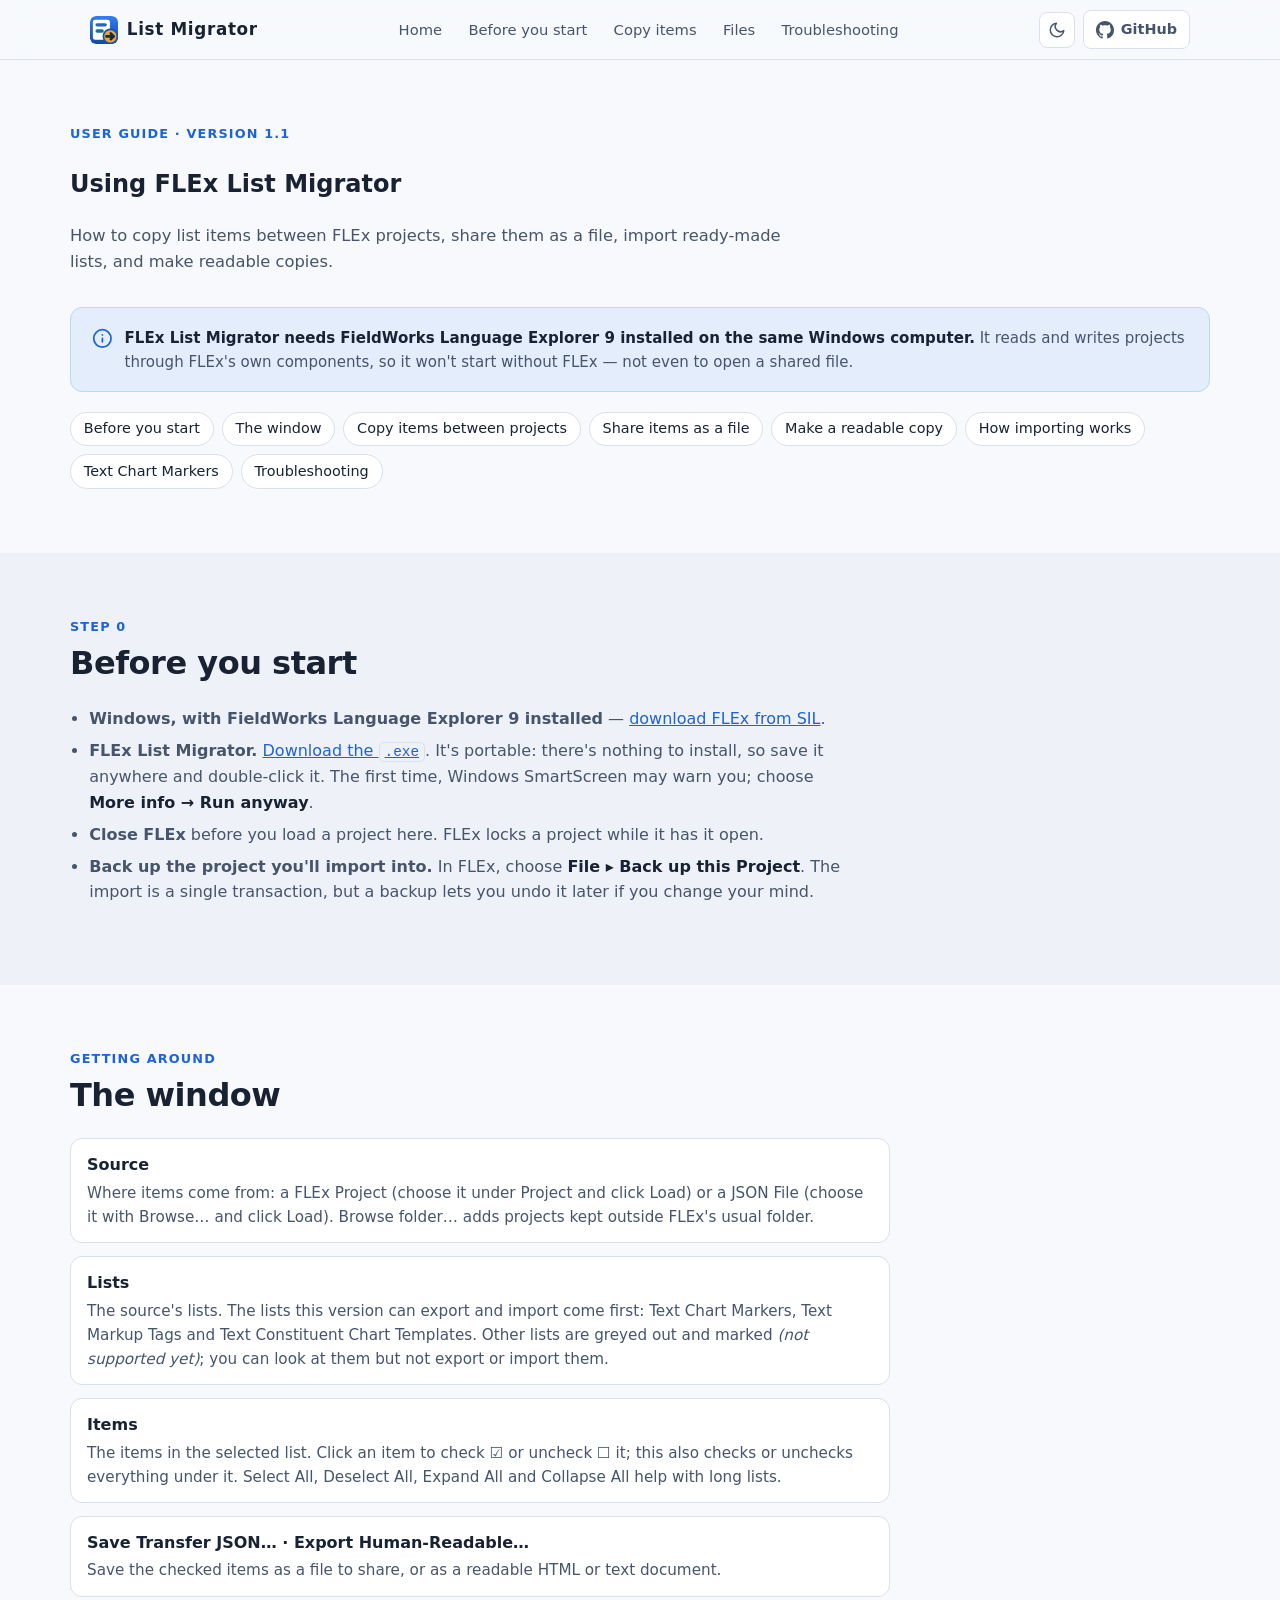
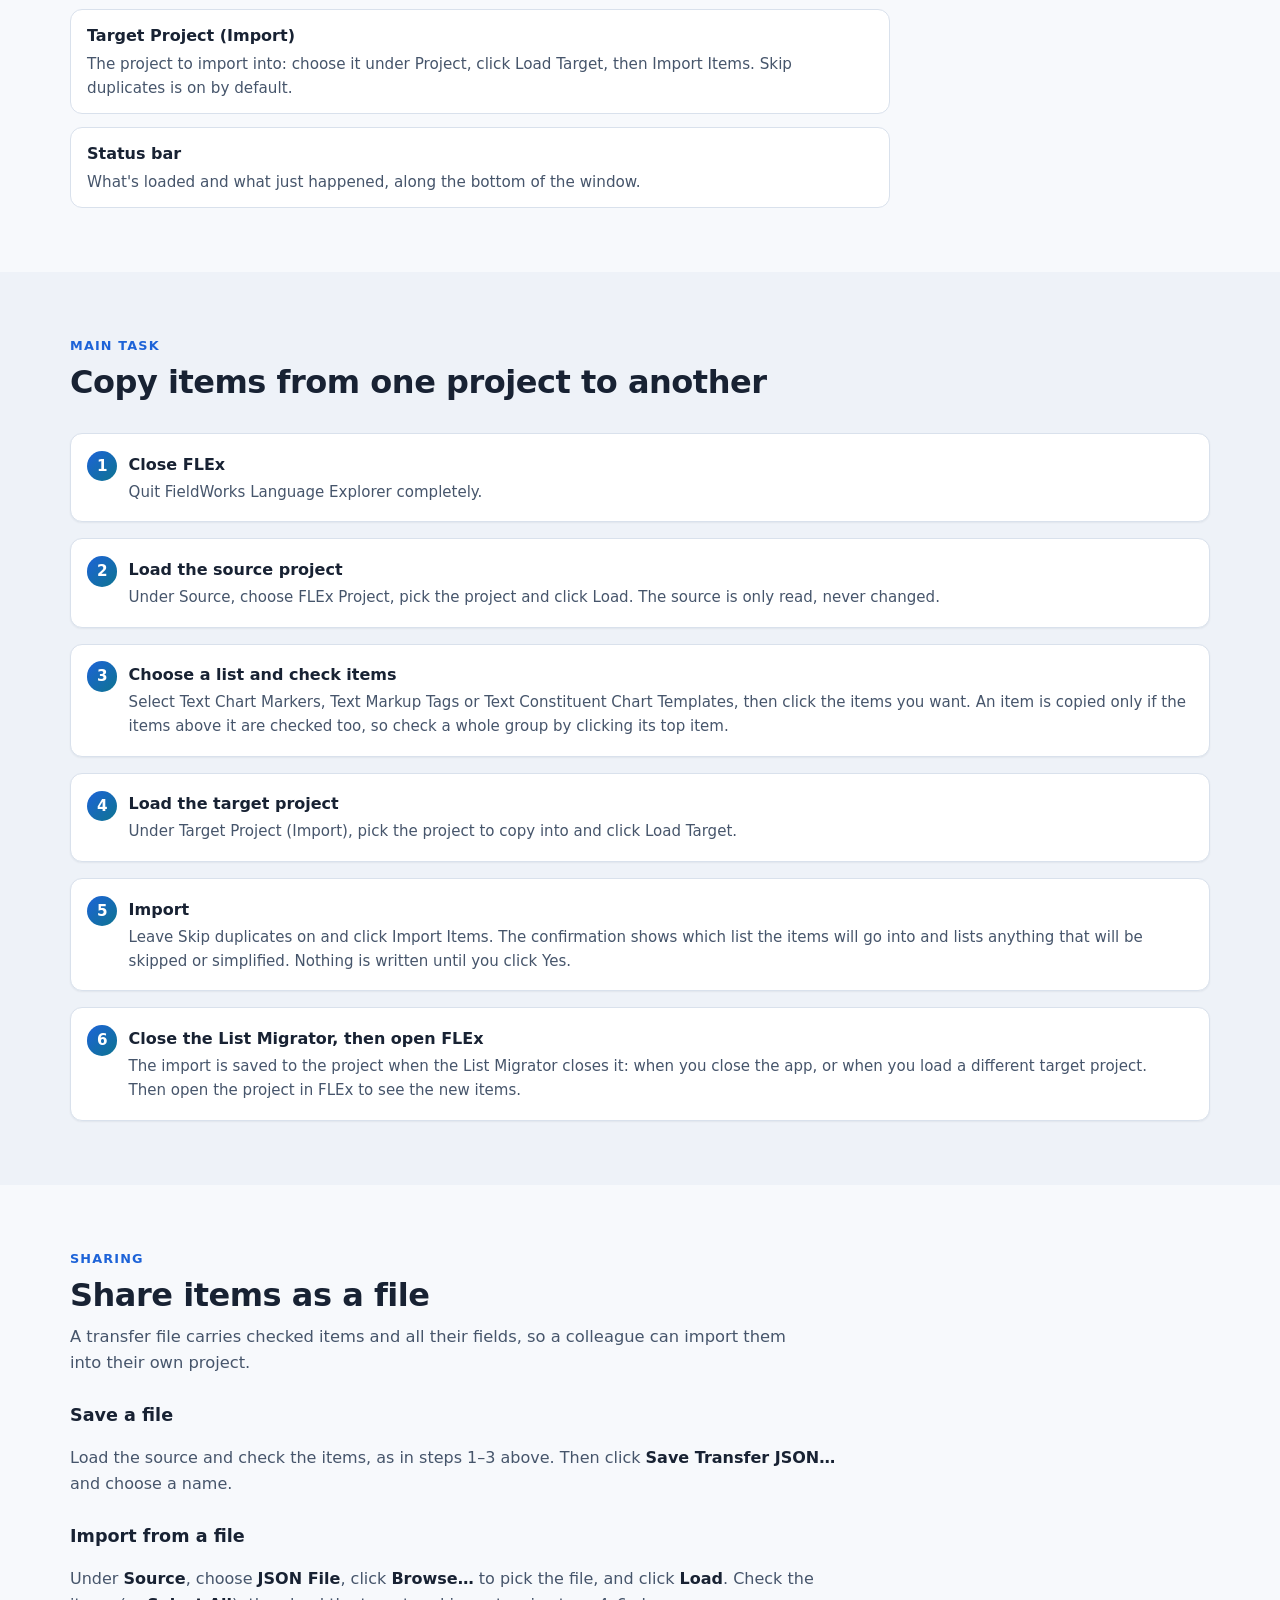
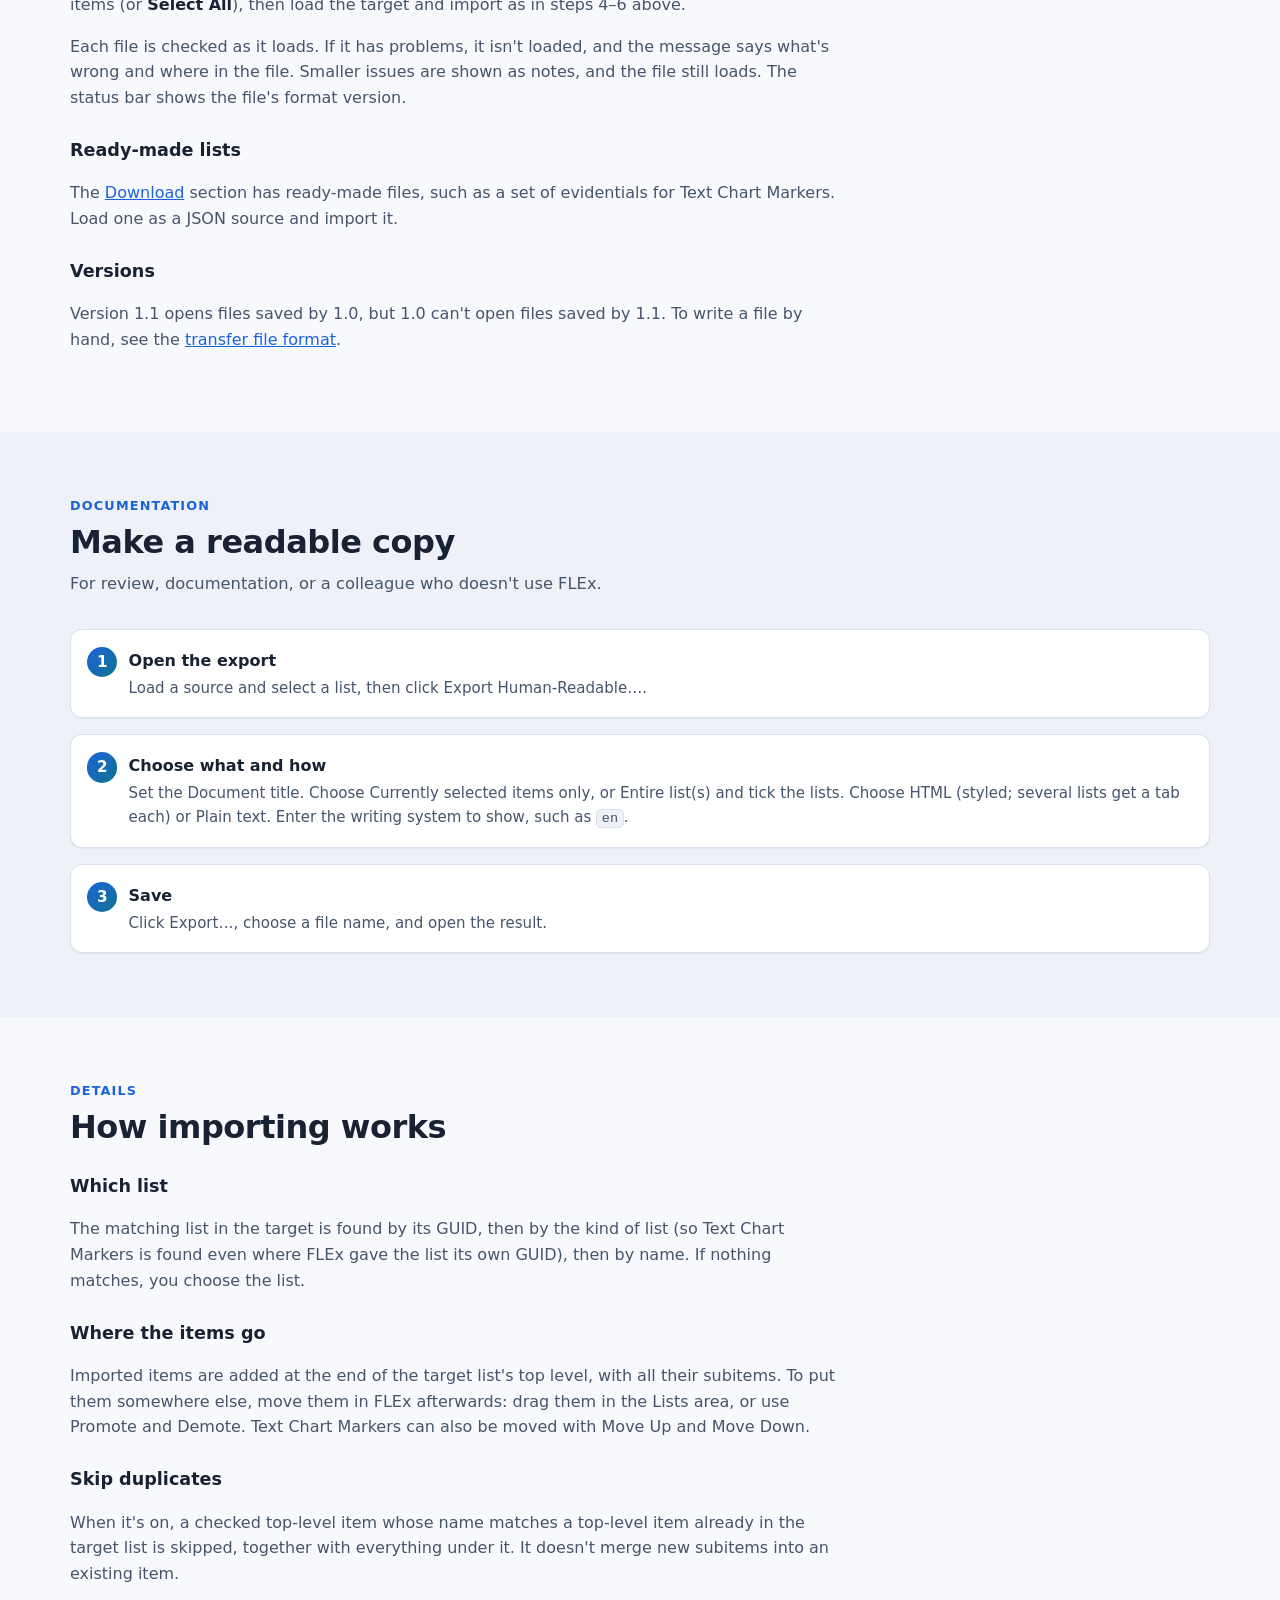
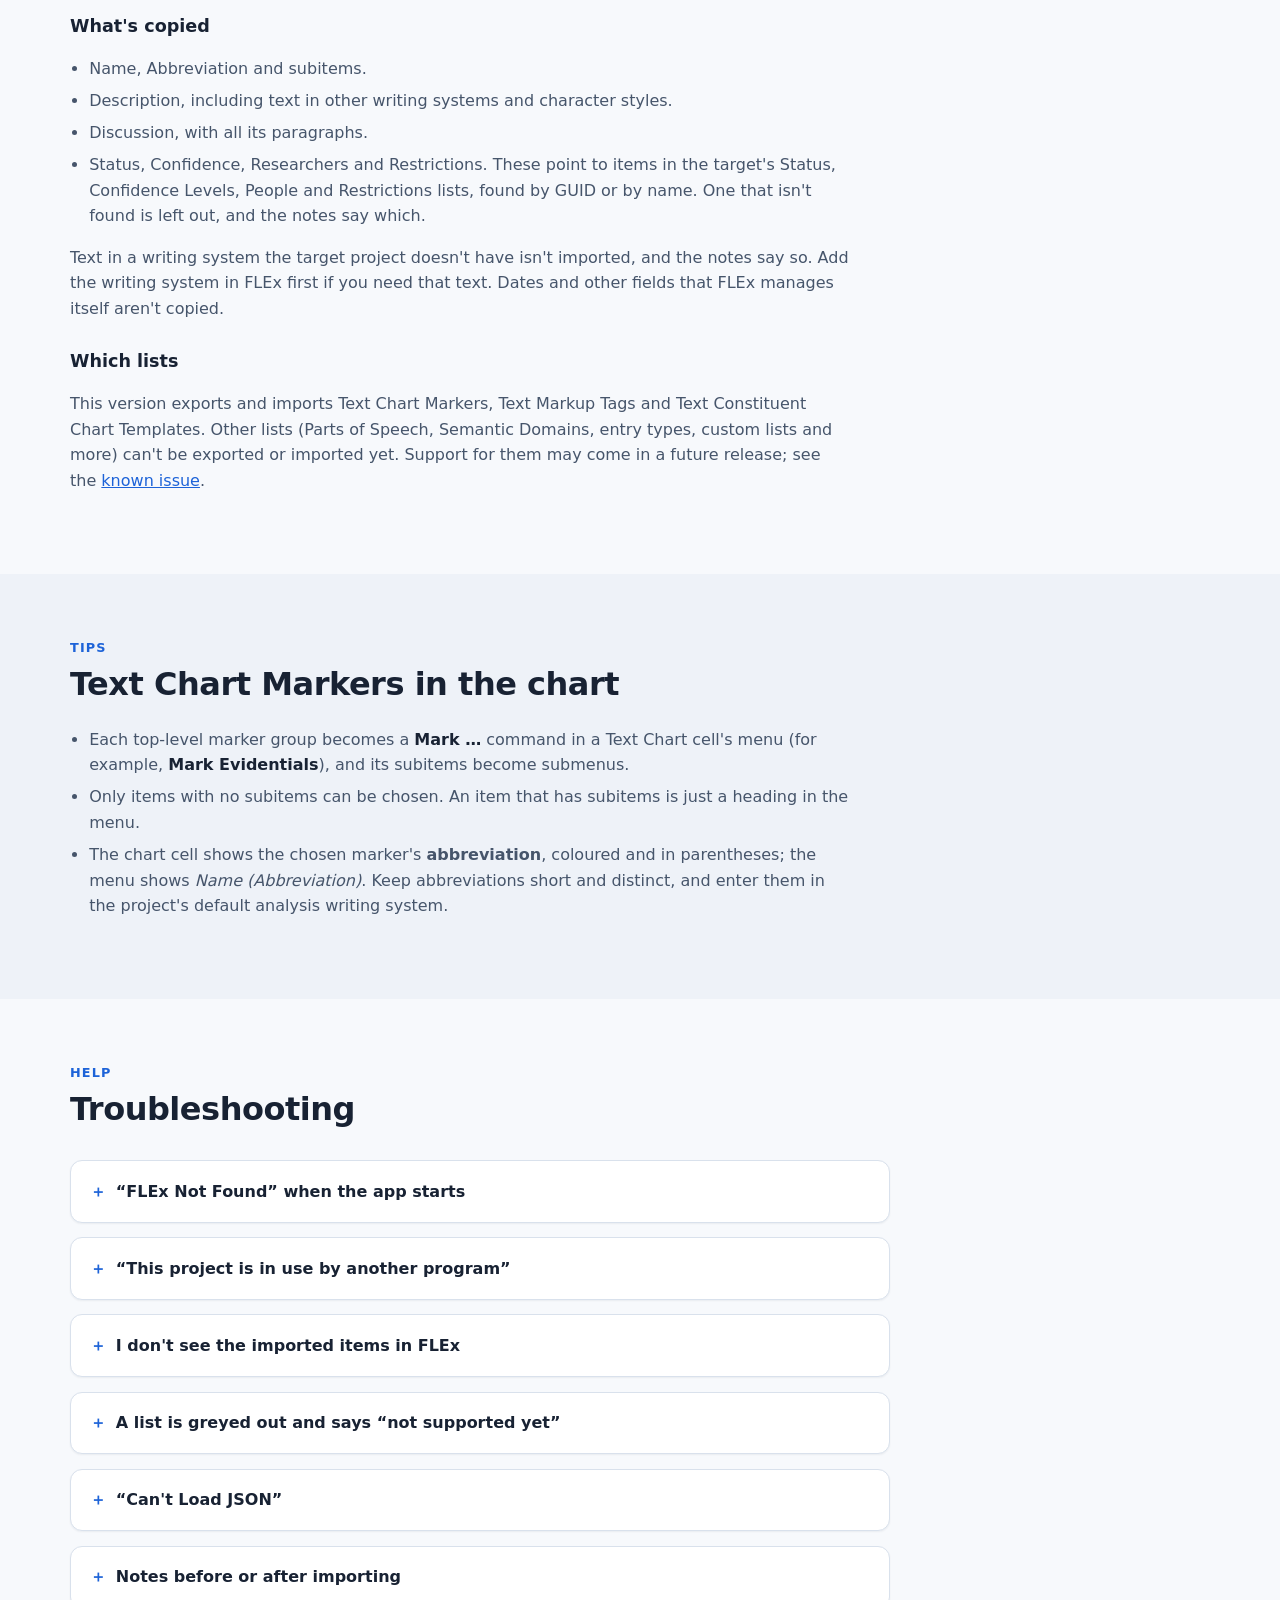
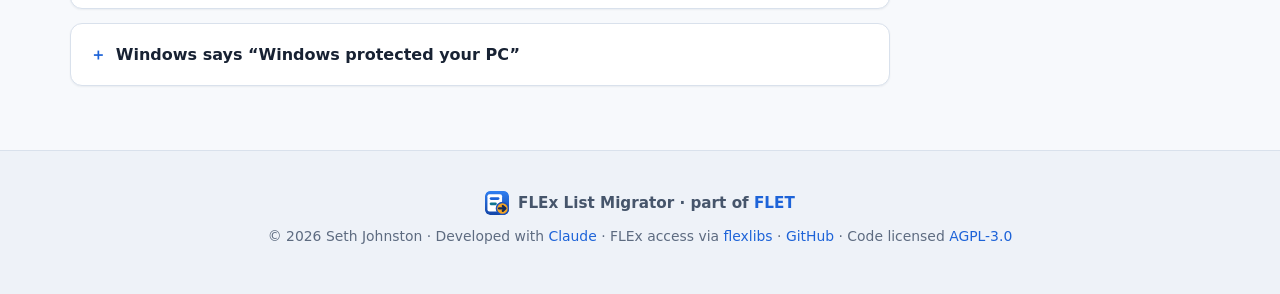
==== docs/guide.html @ 358d6f4a "Add a user guide; state plainly that FLEx must be installed - New docs/guide.html in the site's FLET" ====
<!DOCTYPE html>
<html lang="en">
<head>
  <meta charset="UTF-8" />
  <meta name="viewport" content="width=device-width,initial-scale=1" />
  <title>User guide — FLEx List Migrator</title>
  <meta name="description" content="How to use FLEx List Migrator: copy list items between FLEx 9 projects, share them as a file, import ready-made lists, and make readable copies." />
  <meta name="color-scheme" content="light dark" />
  <meta name="theme-color" content="#0b1020" />
  <link rel="icon" href="favicon.ico" sizes="any" />
  <link rel="icon" type="image/svg+xml" href="favicon.svg" />
  <link rel="apple-touch-icon" href="180x180.png" />
  <link rel="manifest" href="site.webmanifest" />
  <link rel="stylesheet" href="styles.css" />
  <style>
    /* Guide-only additions, built on the shared FLET tokens. */
    .guide-parts { margin: 1.5rem 0 0; display: grid; gap: 0.8rem; max-width: 820px; }
    .guide-parts div { background: var(--bg-raised); border: 1px solid var(--border); border-radius: 12px; padding: 0.8rem 1rem; }
    .guide-parts dt { font-weight: 650; color: var(--text); }
    .guide-parts dd { margin: 0.2rem 0 0; color: var(--text-secondary); font-size: 0.95rem; }
    .doc-prose h3 { margin: 1.6rem 0 0.4rem; font-size: 1.1rem; }
    .doc-prose .ui { font-weight: 600; color: var(--text); }
    .callout + .callout, .doc-prose + .callout, .callout + .doc-prose { margin-top: 1rem; }
    .toc { display: flex; flex-wrap: wrap; gap: 0.5rem; margin: 1.2rem 0 0; padding: 0; list-style: none; }
    .toc a { display: inline-block; padding: 0.3rem 0.8rem; border-radius: 999px; border: 1px solid var(--border);
             background: var(--bg-raised); color: var(--text); text-decoration: none; font-size: 0.9rem; }
    .toc a:hover { border-color: var(--accent); }
  </style>
  <script>
    // Apply saved theme before first paint to avoid a flash of the wrong theme.
    (function () {
      try {
        var t = localStorage.getItem('flet-theme');
        if (t === 'light' || t === 'dark') document.documentElement.setAttribute('data-theme', t);
      } catch (e) { /* storage unavailable; fall back to system preference */ }
    })();
  </script>
</head>
<body>
  <a class="skip-link" href="#content">Skip to main content</a>

  <header class="site-header">
    <div class="site-header-inner">
      <a class="brand" href="index.html" aria-label="FLEx List Migrator home">
        <img src="favicon.svg" alt="" width="28" height="28" />
        <span>List Migrator</span>
      </a>
      <nav class="site-nav" aria-label="Guide sections">
        <a href="index.html">Home</a>
        <a href="#start">Before you start</a>
        <a href="#copy">Copy items</a>
        <a href="#files">Files</a>
        <a href="#troubleshooting">Troubleshooting</a>
      </nav>
      <div class="header-actions">
        <button id="theme-toggle" class="theme-toggle" type="button" aria-label="Switch to dark theme" title="Toggle color theme">
          <svg class="icon-sun" aria-hidden="true" viewBox="0 0 24 24" width="18" height="18" fill="none" stroke="currentColor" stroke-width="2" stroke-linecap="round">
            <circle cx="12" cy="12" r="4"/><path d="M12 2v2m0 16v2M4.9 4.9l1.4 1.4m11.4 11.4 1.4 1.4M2 12h2m16 0h2M4.9 19.1l1.4-1.4M17.7 6.3l1.4-1.4"/>
          </svg>
          <svg class="icon-moon" aria-hidden="true" viewBox="0 0 24 24" width="18" height="18" fill="none" stroke="currentColor" stroke-width="2" stroke-linecap="round" stroke-linejoin="round">
            <path d="M21 12.8A9 9 0 1 1 11.2 3a7 7 0 0 0 9.8 9.8Z"/>
          </svg>
        </button>
        <a class="header-github" href="https://github.com/rulingAnts/flex-list-migrator" target="_blank" rel="noopener" aria-label="FLEx List Migrator on GitHub (opens in a new tab)">
          <svg aria-hidden="true" viewBox="0 0 16 16" width="18" height="18" fill="currentColor">
            <path d="M8 0C3.58 0 0 3.58 0 8c0 3.54 2.29 6.53 5.47 7.59.4.07.55-.17.55-.38 0-.19-.01-.82-.01-1.49-2.01.37-2.53-.49-2.69-.94-.09-.23-.48-.94-.82-1.13-.28-.15-.68-.52-.01-.53.63-.01 1.08.58 1.23.82.72 1.21 1.87.87 2.33.66.07-.52.28-.87.51-1.07-1.78-.2-3.64-.89-3.64-3.95 0-.87.31-1.59.82-2.15-.08-.2-.36-1.02.08-2.12 0 0 .67-.21 2.2.82.64-.18 1.32-.27 2-.27s1.36.09 2 .27c1.53-1.04 2.2-.82 2.2-.82.44 1.1.16 1.92.08 2.12.51.56.82 1.27.82 2.15 0 3.07-1.87 3.75-3.65 3.95.29.25.54.73.54 1.48 0 1.07-.01 1.93-.01 2.2 0 .21.15.46.55.38A8.01 8.01 0 0 0 16 8c0-4.42-3.58-8-8-8Z"/>
          </svg>
          <span>GitHub</span>
        </a>
      </div>
    </div>
  </header>

  <main id="content">

    <section id="top" aria-labelledby="guide-heading">
      <div class="container">
        <div class="section-header">
          <p class="section-eyebrow">User guide · version 1.1</p>
          <h1 id="guide-heading">Using FLEx List Migrator</h1>
          <p class="section-lede">How to copy list items between FLEx projects, share them as a file, import ready-made lists, and make readable copies.</p>
        </div>
        <div class="callout">
          <svg aria-hidden="true" viewBox="0 0 24 24" fill="none" stroke="currentColor" stroke-width="2" stroke-linecap="round" stroke-linejoin="round"><path d="M12 16v-4m0-4h.01M22 12a10 10 0 1 1-20 0 10 10 0 0 1 20 0Z"/></svg>
          <p><strong>FLEx List Migrator needs FieldWorks Language Explorer&nbsp;9 installed on the same Windows computer.</strong> It reads and writes projects through FLEx's own components, so it won't start without FLEx — not even to open a shared file.</p>
        </div>
        <ul class="toc" aria-label="On this page">
          <li><a href="#start">Before you start</a></li>
          <li><a href="#window">The window</a></li>
          <li><a href="#copy">Copy items between projects</a></li>
          <li><a href="#files">Share items as a file</a></li>
          <li><a href="#readable">Make a readable copy</a></li>
          <li><a href="#importing">How importing works</a></li>
          <li><a href="#chart-markers">Text Chart Markers</a></li>
          <li><a href="#troubleshooting">Troubleshooting</a></li>
        </ul>
      </div>
    </section>

    <section id="start" aria-labelledby="start-heading">
      <div class="container">
        <div class="section-header">
          <p class="section-eyebrow">Step 0</p>
          <h2 id="start-heading">Before you start</h2>
        </div>
        <div class="doc-prose">
          <ul>
            <li><strong>Windows, with FieldWorks Language Explorer 9 installed</strong> — <a href="https://software.sil.org/fieldworks/" target="_blank" rel="noopener">download FLEx from SIL<span class="sr-only"> (opens in a new tab)</span></a>.</li>
            <li><strong>FLEx List Migrator.</strong> <a href="index.html#download">Download the <code>.exe</code></a>. It's portable: there's nothing to install, so save it anywhere and double-click it. The first time, Windows SmartScreen may warn you; choose <span class="ui">More info → Run anyway</span>.</li>
            <li><strong>Close FLEx</strong> before you load a project here. FLEx locks a project while it has it open.</li>
            <li><strong>Back up the project you'll import into.</strong> In FLEx, choose <span class="ui">File ▸ Back up this Project</span>. The import is a single transaction, but a backup lets you undo it later if you change your mind.</li>
          </ul>
        </div>
      </div>
    </section>

    <section id="window" aria-labelledby="window-heading">
      <div class="container">
        <div class="section-header">
          <p class="section-eyebrow">Getting around</p>
          <h2 id="window-heading">The window</h2>
        </div>
        <dl class="guide-parts">
          <div><dt>Source</dt><dd>Where items come from: a <span class="ui">FLEx Project</span> (choose it under <span class="ui">Project</span> and click <span class="ui">Load</span>) or a <span class="ui">JSON File</span> (choose it with <span class="ui">Browse…</span> and click <span class="ui">Load</span>). <span class="ui">Browse folder…</span> adds projects kept outside FLEx's usual folder.</dd></div>
          <div><dt>Lists</dt><dd>The source's lists. The lists this version can export and import come first: Text Chart Markers, Text Markup Tags and Text Constituent Chart Templates. Other lists are greyed out and marked <em>(not supported yet)</em>; you can look at them but not export or import them.</dd></div>
          <div><dt>Items</dt><dd>The items in the selected list. Click an item to check ☑ or uncheck ☐ it; this also checks or unchecks everything under it. <span class="ui">Select All</span>, <span class="ui">Deselect All</span>, <span class="ui">Expand All</span> and <span class="ui">Collapse All</span> help with long lists.</dd></div>
          <div><dt>Save Transfer JSON… · Export Human-Readable…</dt><dd>Save the checked items as a file to share, or as a readable HTML or text document.</dd></div>
          <div><dt>Target Project (Import)</dt><dd>The project to import into: choose it under <span class="ui">Project</span>, click <span class="ui">Load Target</span>, then <span class="ui">Import Items</span>. <span class="ui">Skip duplicates</span> is on by default.</dd></div>
          <div><dt>Status bar</dt><dd>What's loaded and what just happened, along the bottom of the window.</dd></div>
        </dl>
      </div>
    </section>

    <section id="copy" aria-labelledby="copy-heading">
      <div class="container">
        <div class="section-header">
          <p class="section-eyebrow">Main task</p>
          <h2 id="copy-heading">Copy items from one project to another</h2>
        </div>
        <ol class="steps">
          <li>
            <strong>Close FLEx</strong>
            <p>Quit FieldWorks Language Explorer completely.</p>
          </li>
          <li>
            <strong>Load the source project</strong>
            <p>Under <span class="ui">Source</span>, choose <span class="ui">FLEx Project</span>, pick the project and click <span class="ui">Load</span>. The source is only read, never changed.</p>
          </li>
          <li>
            <strong>Choose a list and check items</strong>
            <p>Select Text Chart Markers, Text Markup Tags or Text Constituent Chart Templates, then click the items you want. An item is copied only if the items above it are checked too, so check a whole group by clicking its top item.</p>
          </li>
          <li>
            <strong>Load the target project</strong>
            <p>Under <span class="ui">Target Project (Import)</span>, pick the project to copy into and click <span class="ui">Load Target</span>.</p>
          </li>
          <li>
            <strong>Import</strong>
            <p>Leave <span class="ui">Skip duplicates</span> on and click <span class="ui">Import Items</span>. The confirmation shows which list the items will go into and lists anything that will be skipped or simplified. Nothing is written until you click <span class="ui">Yes</span>.</p>
          </li>
          <li>
            <strong>Close the List Migrator, then open FLEx</strong>
            <p>The import is saved to the project when the List Migrator closes it: when you close the app, or when you load a different target project. Then open the project in FLEx to see the new items.</p>
          </li>
        </ol>
      </div>
    </section>

    <section id="files" aria-labelledby="files-heading">
      <div class="container">
        <div class="section-header">
          <p class="section-eyebrow">Sharing</p>
          <h2 id="files-heading">Share items as a file</h2>
          <p class="section-lede">A transfer file carries checked items and all their fields, so a colleague can import them into their own project.</p>
        </div>
        <div class="doc-prose">
          <h3>Save a file</h3>
          <p>Load the source and check the items, as in steps 1–3 above. Then click <span class="ui">Save Transfer JSON…</span> and choose a name.</p>
          <h3>Import from a file</h3>
          <p>Under <span class="ui">Source</span>, choose <span class="ui">JSON File</span>, click <span class="ui">Browse…</span> to pick the file, and click <span class="ui">Load</span>. Check the items (or <span class="ui">Select All</span>), then load the target and import as in steps 4–6 above.</p>
          <p>Each file is checked as it loads. If it has problems, it isn't loaded, and the message says what's wrong and where in the file. Smaller issues are shown as notes, and the file still loads. The status bar shows the file's format version.</p>
          <h3>Ready-made lists</h3>
          <p>The <a href="index.html#download">Download</a> section has ready-made files, such as a set of evidentials for Text Chart Markers. Load one as a JSON source and import it.</p>
          <h3>Versions</h3>
          <p>Version 1.1 opens files saved by 1.0, but 1.0 can't open files saved by 1.1. To write a file by hand, see the <a href="https://github.com/rulingAnts/flex-list-migrator/blob/main/TRANSFER_FORMAT.md" target="_blank" rel="noopener">transfer file format<span class="sr-only"> (opens in a new tab)</span></a>.</p>
        </div>
      </div>
    </section>

    <section id="readable" aria-labelledby="readable-heading">
      <div class="container">
        <div class="section-header">
          <p class="section-eyebrow">Documentation</p>
          <h2 id="readable-heading">Make a readable copy</h2>
          <p class="section-lede">For review, documentation, or a colleague who doesn't use FLEx.</p>
        </div>
        <ol class="steps">
          <li>
            <strong>Open the export</strong>
            <p>Load a source and select a list, then click <span class="ui">Export Human-Readable…</span>.</p>
          </li>
          <li>
            <strong>Choose what and how</strong>
            <p>Set the <span class="ui">Document title</span>. Choose <span class="ui">Currently selected items only</span>, or <span class="ui">Entire list(s)</span> and tick the lists. Choose <span class="ui">HTML</span> (styled; several lists get a tab each) or <span class="ui">Plain text</span>. Enter the writing system to show, such as <code>en</code>.</p>
          </li>
          <li>
            <strong>Save</strong>
            <p>Click <span class="ui">Export…</span>, choose a file name, and open the result.</p>
          </li>
        </ol>
      </div>
    </section>

    <section id="importing" aria-labelledby="importing-heading">
      <div class="container">
        <div class="section-header">
          <p class="section-eyebrow">Details</p>
          <h2 id="importing-heading">How importing works</h2>
        </div>
        <div class="doc-prose">
          <h3>Which list</h3>
          <p>The matching list in the target is found by its GUID, then by the kind of list (so Text Chart Markers is found even where FLEx gave the list its own GUID), then by name. If nothing matches, you choose the list.</p>
          <h3>Where the items go</h3>
          <p>Imported items are added at the end of the target list's top level, with all their subitems. To put them somewhere else, move them in FLEx afterwards: drag them in the Lists area, or use Promote and Demote. Text Chart Markers can also be moved with Move Up and Move Down.</p>
          <h3>Skip duplicates</h3>
          <p>When it's on, a checked top-level item whose name matches a top-level item already in the target list is skipped, together with everything under it. It doesn't merge new subitems into an existing item.</p>
          <h3>What's copied</h3>
          <ul>
            <li>Name, Abbreviation and subitems.</li>
            <li>Description, including text in other writing systems and character styles.</li>
            <li>Discussion, with all its paragraphs.</li>
            <li>Status, Confidence, Researchers and Restrictions. These point to items in the target's Status, Confidence Levels, People and Restrictions lists, found by GUID or by name. One that isn't found is left out, and the notes say which.</li>
          </ul>
          <p>Text in a writing system the target project doesn't have isn't imported, and the notes say so. Add the writing system in FLEx first if you need that text. Dates and other fields that FLEx manages itself aren't copied.</p>
          <h3>Which lists</h3>
          <p>This version exports and imports Text Chart Markers, Text Markup Tags and Text Constituent Chart Templates. Other lists (Parts of Speech, Semantic Domains, entry types, custom lists and more) can't be exported or imported yet. Support for them may come in a future release; see the <a href="https://github.com/rulingAnts/flex-list-migrator/issues/1" target="_blank" rel="noopener">known issue<span class="sr-only"> (opens in a new tab)</span></a>.</p>
        </div>
      </div>
    </section>

    <section id="chart-markers" aria-labelledby="chart-markers-heading">
      <div class="container">
        <div class="section-header">
          <p class="section-eyebrow">Tips</p>
          <h2 id="chart-markers-heading">Text Chart Markers in the chart</h2>
        </div>
        <div class="doc-prose">
          <ul>
            <li>Each top-level marker group becomes a <span class="ui">Mark …</span> command in a Text Chart cell's menu (for example, <span class="ui">Mark Evidentials</span>), and its subitems become submenus.</li>
            <li>Only items with no subitems can be chosen. An item that has subitems is just a heading in the menu.</li>
            <li>The chart cell shows the chosen marker's <strong>abbreviation</strong>, coloured and in parentheses; the menu shows <em>Name (Abbreviation)</em>. Keep abbreviations short and distinct, and enter them in the project's default analysis writing system.</li>
          </ul>
        </div>
      </div>
    </section>

    <section id="troubleshooting" aria-labelledby="troubleshooting-heading">
      <div class="container">
        <div class="section-header">
          <p class="section-eyebrow">Help</p>
          <h2 id="troubleshooting-heading">Troubleshooting</h2>
        </div>
        <div class="faq">
          <details>
            <summary>“FLEx Not Found” when the app starts</summary>
            <p>FLEx List Migrator couldn't find FieldWorks Language Explorer 9 on this computer. Install FLEx 9 from SIL, then start the app again.</p>
          </details>
          <details>
            <summary>“This project is in use by another program”</summary>
            <p>FLEx, or another program, has the project open. Close FLEx completely and click <span class="ui">Load</span> again.</p>
          </details>
          <details>
            <summary>I don't see the imported items in FLEx</summary>
            <p>Close the List Migrator first. The import is saved when the app closes the project. Then open the project in FLEx.</p>
          </details>
          <details>
            <summary>A list is greyed out and says “not supported yet”</summary>
            <p>This version exports and imports only Text Chart Markers, Text Markup Tags and Text Constituent Chart Templates. You can look at other lists, but their buttons stay disabled.</p>
          </details>
          <details>
            <summary>“Can't Load JSON”</summary>
            <p>The file isn't a transfer file, or it has problems. The message lists each problem and where it is in the file (for example <code>items[0].daughters[2].discussion[1]</code>). A file saved by a newer version of FLEx List Migrator needs that version to open it.</p>
          </details>
          <details>
            <summary>Notes before or after importing</summary>
            <p>They list what couldn't be copied exactly:</p>
            <ul>
              <li><strong>Items already in the list</strong> are skipped.</li>
              <li><strong>Writing systems</strong> the target lacks: the text in them isn't imported. Add the writing system in FLEx and import again.</li>
              <li><strong>Character styles</strong> the target lacks: the text is imported without the style.</li>
              <li><strong>Status, Confidence, People or Restrictions items</strong> the target lacks: that reference is left out. Add the item to that list in FLEx if you need it.</li>
            </ul>
          </details>
          <details>
            <summary>Windows says “Windows protected your PC”</summary>
            <p>SmartScreen warns about apps it hasn't seen often. Choose <span class="ui">More info → Run anyway</span>. The download comes straight from the project's GitHub releases.</p>
          </details>
        </div>
      </div>
    </section>

  </main>

  <footer class="site-footer">
    <div class="container footer-inner">
      <div class="footer-brand">
        <img src="favicon.svg" alt="" width="24" height="24" />
        <span>FLEx List Migrator · part of <a href="https://rulingants.github.io/" rel="noopener">FLET</a></span>
      </div>
      <p>
        &copy; <span id="year">2026</span> Seth Johnston ·
        Developed with <a href="https://claude.ai" rel="noopener" target="_blank">Claude</a> ·
        FLEx access via <a href="https://github.com/cdfarrow/flexlibs" rel="noopener" target="_blank">flexlibs</a> ·
        <a href="https://github.com/rulingAnts/flex-list-migrator" rel="noopener" target="_blank">GitHub</a> ·
        Code licensed <a href="https://www.gnu.org/licenses/agpl-3.0.html" rel="noopener" target="_blank">AGPL-3.0</a>
      </p>
    </div>
  </footer>

  <script src="script.js"></script>
</body>
</html>
---- docs/styles.css ----
/* ==========================================================================
   FLET — Field Linguistics Extension Tools
   Design tokens: light theme by default, dark via system preference or
   the header toggle (data-theme attribute on <html> overrides the system).
   ========================================================================== */

:root {
  color-scheme: light;
  --bg: #f7f9fc;
  --bg-raised: #ffffff;
  --bg-inset: #eef2f8;
  --border: #d9e1ec;
  --border-strong: #c3cfdf;
  --text: #182233;
  --text-secondary: #46556b;
  --muted: #5d6b80;
  --accent: #1d63d8;
  --accent-hover: #174fae;
  --accent-soft: #e3edfc;
  --accent-contrast: #ffffff;
  --cyan: #0e7490;
  --early-bg: #fdf3dc;
  --early-text: #7a5410;
  --early-border: #ecd9a8;
  --suite-bg: #e0f1f4;
  --suite-text: #0d5c70;
  --suite-border: #b7dde5;
  --hero-glow-1: rgba(59, 130, 246, 0.14);
  --hero-glow-2: rgba(6, 182, 212, 0.12);
  --shadow-sm: 0 1px 2px rgba(16, 30, 54, 0.06);
  --shadow-md: 0 4px 14px -4px rgba(16, 30, 54, 0.12);
  --shadow-lg: 0 12px 28px -10px rgba(16, 30, 54, 0.18);
  --radius: 12px;
  --radius-lg: 16px;
  --header-bg: rgba(247, 249, 252, 0.85);
}

[data-theme="dark"] {
  color-scheme: dark;
  --bg: #0b1020;
  --bg-raised: #131a2e;
  --bg-inset: #0e1526;
  --border: #232e47;
  --border-strong: #33405e;
  --text: #e8edf6;
  --text-secondary: #b4c0d4;
  --muted: #93a1b8;
  --accent: #5b9bf8;
  --accent-hover: #7fb1fa;
  --accent-soft: #16233f;
  --accent-contrast: #071021;
  --cyan: #38bdd8;
  --early-bg: #2c2410;
  --early-text: #e8c15e;
  --early-border: #4d3f1a;
  --suite-bg: #0d2a33;
  --suite-text: #67d3e8;
  --suite-border: #14495a;
  --hero-glow-1: rgba(59, 130, 246, 0.16);
  --hero-glow-2: rgba(6, 182, 212, 0.12);
  --shadow-sm: 0 1px 2px rgba(0, 0, 0, 0.35);
  --shadow-md: 0 4px 14px -4px rgba(0, 0, 0, 0.45);
  --shadow-lg: 0 12px 28px -10px rgba(0, 0, 0, 0.55);
  --header-bg: rgba(11, 16, 32, 0.85);
}

@media (prefers-color-scheme: dark) {
  :root:not([data-theme="light"]) {
    color-scheme: dark;
    --bg: #0b1020;
    --bg-raised: #131a2e;
    --bg-inset: #0e1526;
    --border: #232e47;
    --border-strong: #33405e;
    --text: #e8edf6;
    --text-secondary: #b4c0d4;
    --muted: #93a1b8;
    --accent: #5b9bf8;
    --accent-hover: #7fb1fa;
    --accent-soft: #16233f;
    --accent-contrast: #071021;
    --cyan: #38bdd8;
    --early-bg: #2c2410;
    --early-text: #e8c15e;
    --early-border: #4d3f1a;
    --suite-bg: #0d2a33;
    --suite-text: #67d3e8;
    --suite-border: #14495a;
    --hero-glow-1: rgba(59, 130, 246, 0.16);
    --hero-glow-2: rgba(6, 182, 212, 0.12);
    --shadow-sm: 0 1px 2px rgba(0, 0, 0, 0.35);
    --shadow-md: 0 4px 14px -4px rgba(0, 0, 0, 0.45);
    --shadow-lg: 0 12px 28px -10px rgba(0, 0, 0, 0.55);
    --header-bg: rgba(11, 16, 32, 0.85);
  }
}

/* --------------------------------------------------------------------------
   Base
   -------------------------------------------------------------------------- */

* { box-sizing: border-box; }

html { scroll-behavior: smooth; }

body {
  margin: 0;
  font-family: ui-sans-serif, system-ui, -apple-system, "Segoe UI", Roboto, "Helvetica Neue", Arial, sans-serif;
  background: var(--bg);
  color: var(--text);
  line-height: 1.6;
  font-size: 1rem;
  -webkit-font-smoothing: antialiased;
  text-rendering: optimizeLegibility;
}

code {
  font-family: ui-monospace, SFMono-Regular, "SF Mono", Menlo, Consolas, monospace;
  font-size: 0.9em;
  background: var(--bg-inset);
  border: 1px solid var(--border);
  border-radius: 5px;
  padding: 0.08em 0.35em;
}

a { color: var(--accent); }
a:hover { color: var(--accent-hover); }

:focus-visible {
  outline: 2px solid var(--accent);
  outline-offset: 2px;
  border-radius: 4px;
}

.sr-only {
  position: absolute;
  width: 1px; height: 1px;
  margin: -1px; padding: 0;
  overflow: hidden;
  clip: rect(0 0 0 0);
  white-space: nowrap;
  border: 0;
}

.skip-link {
  position: absolute;
  left: 1rem; top: -3.5rem;
  z-index: 100;
  background: var(--accent);
  color: var(--accent-contrast);
  padding: 0.6rem 1rem;
  border-radius: 0 0 8px 8px;
  font-weight: 600;
  text-decoration: none;
  transition: top 0.2s ease;
}
.skip-link:focus { top: 0; color: var(--accent-contrast); }

/* --------------------------------------------------------------------------
   Header
   -------------------------------------------------------------------------- */

.site-header {
  position: sticky;
  top: 0;
  z-index: 50;
  background: var(--header-bg);
  -webkit-backdrop-filter: blur(12px);
  backdrop-filter: blur(12px);
  border-bottom: 1px solid var(--border);
}

.site-header-inner {
  max-width: 1140px;
  margin: 0 auto;
  padding: 0.65rem 1.25rem;
  display: flex;
  align-items: center;
  gap: 1.25rem;
}

.brand {
  display: inline-flex;
  align-items: center;
  gap: 0.55rem;
  font-weight: 700;
  font-size: 1.05rem;
  letter-spacing: 0.04em;
  color: var(--text);
  text-decoration: none;
}
.brand img { border-radius: 6px; display: block; }
.brand:hover { color: var(--accent); }

.site-nav {
  display: flex;
  flex-wrap: wrap;
  gap: 0.25rem;
  margin-inline: auto;
}
.site-nav a {
  color: var(--text-secondary);
  text-decoration: none;
  font-size: 0.92rem;
  font-weight: 500;
  padding: 0.4rem 0.7rem;
  border-radius: 8px;
}
.site-nav a:hover {
  color: var(--text);
  background: var(--bg-inset);
}

.header-actions {
  display: flex;
  align-items: center;
  gap: 0.5rem;
  margin-left: auto;
}
.site-nav + .header-actions { margin-left: 0; }

.theme-toggle {
  display: inline-flex;
  align-items: center;
  justify-content: center;
  width: 2.25rem;
  height: 2.25rem;
  border: 1px solid var(--border);
  border-radius: 8px;
  background: var(--bg-raised);
  color: var(--text-secondary);
  cursor: pointer;
}
.theme-toggle:hover { color: var(--text); border-color: var(--border-strong); }

/* Show the icon for the theme you'd switch TO */
.icon-moon { display: block; }
.icon-sun { display: none; }
[data-theme="dark"] .icon-moon { display: none; }
[data-theme="dark"] .icon-sun { display: block; }
@media (prefers-color-scheme: dark) {
  :root:not([data-theme="light"]) .icon-moon { display: none; }
  :root:not([data-theme="light"]) .icon-sun { display: block; }
}

.header-github {
  display: inline-flex;
  align-items: center;
  gap: 0.4rem;
  font-size: 0.9rem;
  font-weight: 600;
  color: var(--text-secondary);
  text-decoration: none;
  padding: 0.42rem 0.75rem;
  border: 1px solid var(--border);
  border-radius: 8px;
  background: var(--bg-raised);
}
.header-github:hover { color: var(--text); border-color: var(--border-strong); }

@media (max-width: 720px) {
  .site-nav { display: none; }
  .header-actions { margin-left: auto; }
  .header-github span { display: none; }
}

/* --------------------------------------------------------------------------
   Hero
   -------------------------------------------------------------------------- */

.hero {
  position: relative;
  overflow: hidden;
  padding: 5.5rem 1.25rem 4.5rem;
  text-align: center;
  border-bottom: 1px solid var(--border);
}
.hero::before {
  content: "";
  position: absolute;
  inset: 0;
  background:
    radial-gradient(600px 320px at 20% 0%, var(--hero-glow-1), transparent 70%),
    radial-gradient(600px 320px at 80% 10%, var(--hero-glow-2), transparent 70%);
  pointer-events: none;
}

.hero-inner {
  position: relative;
  max-width: 820px;
  margin: 0 auto;
}

.hero-eyebrow {
  display: inline-block;
  margin: 0 0 1.25rem;
  padding: 0.35rem 0.9rem;
  border: 1px solid var(--border);
  border-radius: 999px;
  background: var(--bg-raised);
  color: var(--text-secondary);
  font-size: 0.82rem;
  font-weight: 600;
  letter-spacing: 0.02em;
  box-shadow: var(--shadow-sm);
}

.hero h1 {
  margin: 0 0 1.1rem;
  font-size: clamp(2.1rem, 5vw, 3.4rem);
  line-height: 1.12;
  letter-spacing: -0.02em;
  font-weight: 800;
}

.accent-text {
  background: linear-gradient(100deg, var(--accent), var(--cyan));
  -webkit-background-clip: text;
  background-clip: text;
  color: transparent;
}

.hero .tagline {
  margin: 0 auto 2rem;
  max-width: 640px;
  font-size: clamp(1.05rem, 2vw, 1.2rem);
  color: var(--text-secondary);
}

/* --------------------------------------------------------------------------
   Buttons
   -------------------------------------------------------------------------- */

.cta-buttons {
  display: flex;
  flex-wrap: wrap;
  justify-content: center;
  gap: 0.75rem;
}

.btn {
  display: inline-flex;
  align-items: center;
  gap: 0.45rem;
  padding: 0.7rem 1.4rem;
  border-radius: 10px;
  font-weight: 600;
  font-size: 0.97rem;
  text-decoration: none;
  transition: background-color 0.18s ease, border-color 0.18s ease, transform 0.18s ease, box-shadow 0.18s ease;
}
.btn:hover { transform: translateY(-1px); }

.btn-primary {
  background: var(--accent);
  color: var(--accent-contrast);
  box-shadow: var(--shadow-md);
}
.btn-primary:hover {
  background: var(--accent-hover);
  color: var(--accent-contrast);
  box-shadow: var(--shadow-lg);
}

.btn-secondary {
  background: var(--bg-raised);
  color: var(--text);
  border: 1px solid var(--border-strong);
  box-shadow: var(--shadow-sm);
}
.btn-secondary:hover { color: var(--text); border-color: var(--muted); }

/* --------------------------------------------------------------------------
   Sections
   -------------------------------------------------------------------------- */

section { padding: 4rem 1.25rem; }
section:nth-of-type(even):not(.hero) { background: var(--bg-inset); }

.container { max-width: 1140px; margin: 0 auto; }

.section-header { max-width: 720px; margin-bottom: 0.5rem; }

.section-eyebrow {
  margin: 0 0 0.4rem;
  font-size: 0.8rem;
  font-weight: 700;
  letter-spacing: 0.09em;
  text-transform: uppercase;
  color: var(--accent);
}

.section-header h2 {
  margin: 0 0 0.6rem;
  font-size: clamp(1.5rem, 3vw, 2rem);
  letter-spacing: -0.015em;
  line-height: 1.2;
}

.section-lede {
  margin: 0;
  color: var(--text-secondary);
  font-size: 1.02rem;
}

/* --------------------------------------------------------------------------
   Tool cards
   -------------------------------------------------------------------------- */

.card-grid {
  display: grid;
  gap: 1.25rem;
  grid-template-columns: repeat(auto-fill, minmax(300px, 1fr));
  margin-top: 2rem;
}

.tool-card {
  display: flex;
  flex-direction: column;
  gap: 0.6rem;
  padding: 1.4rem 1.4rem 1.3rem;
  background: var(--bg-raised);
  border: 1px solid var(--border);
  border-radius: var(--radius-lg);
  box-shadow: var(--shadow-sm);
  transition: border-color 0.18s ease, box-shadow 0.18s ease, transform 0.18s ease;
}
.tool-card:hover {
  border-color: var(--border-strong);
  box-shadow: var(--shadow-md);
  transform: translateY(-2px);
}

.tool-card.is-featured {
  grid-column: 1 / -1;
  border-color: var(--suite-border);
  background:
    linear-gradient(120deg, var(--accent-soft), transparent 55%),
    var(--bg-raised);
}

.tool-card h3 {
  margin: 0;
  font-size: 1.12rem;
  line-height: 1.35;
  letter-spacing: -0.01em;
}

.tool-card p {
  margin: 0;
  font-size: 0.93rem;
  color: var(--text-secondary);
  flex-grow: 1;
}

.badge {
  align-self: flex-start;
  display: inline-block;
  padding: 0.18rem 0.6rem;
  border: 1px solid var(--border);
  border-radius: 999px;
  background: var(--bg-inset);
  color: var(--muted);
  font-size: 0.68rem;
  font-weight: 700;
  letter-spacing: 0.08em;
  text-transform: uppercase;
}
.badge-early {
  background: var(--early-bg);
  color: var(--early-text);
  border-color: var(--early-border);
}
.badge-suite {
  background: var(--suite-bg);
  color: var(--suite-text);
  border-color: var(--suite-border);
}

.card-link {
  align-self: flex-start;
  margin-top: 0.35rem;
  display: inline-flex;
  align-items: center;
  gap: 0.35rem;
  font-size: 0.9rem;
  font-weight: 600;
  text-decoration: none;
  color: var(--accent);
}
.card-link::after {
  content: "→";
  transition: transform 0.18s ease;
}
.card-link:hover { color: var(--accent-hover); text-decoration: underline; text-underline-offset: 3px; }
.card-link:hover::after { transform: translateX(3px); }

/* --------------------------------------------------------------------------
   Download link panels
   -------------------------------------------------------------------------- */

.link-panels {
  display: grid;
  gap: 1.25rem;
  grid-template-columns: repeat(auto-fit, minmax(320px, 1fr));
  margin-top: 2rem;
}

.link-panel {
  background: var(--bg-raised);
  border: 1px solid var(--border);
  border-radius: var(--radius-lg);
  padding: 1.4rem 1.5rem;
  box-shadow: var(--shadow-sm);
}

.link-panel h3 {
  margin: 0 0 0.9rem;
  font-size: 1.05rem;
  letter-spacing: -0.01em;
}

.link-list {
  list-style: none;
  margin: 0;
  padding: 0;
}
.link-list li {
  display: flex;
  flex-direction: column;
  gap: 0.1rem;
  padding: 0.7rem 0;
  border-top: 1px solid var(--border);
}
.link-list li:first-child { border-top: 0; padding-top: 0; }
.link-list li:last-child { padding-bottom: 0; }
.link-list a {
  font-weight: 600;
  text-decoration: none;
}
.link-list a:hover { text-decoration: underline; text-underline-offset: 3px; }
.link-list span {
  font-size: 0.9rem;
  color: var(--text-secondary);
}

/* --------------------------------------------------------------------------
   Roadmap
   -------------------------------------------------------------------------- */

.roadmap-list {
  list-style: none;
  margin: 2rem 0 0;
  padding: 0;
  display: grid;
  gap: 0.85rem;
  grid-template-columns: repeat(auto-fill, minmax(320px, 1fr));
}
.roadmap-list li {
  position: relative;
  display: flex;
  flex-direction: column;
  gap: 0.15rem;
  padding: 0.9rem 1.1rem 0.9rem 2.1rem;
  background: var(--bg-raised);
  border: 1px solid var(--border);
  border-radius: var(--radius);
  box-shadow: var(--shadow-sm);
}
.roadmap-list li::before {
  content: "";
  position: absolute;
  left: 0.95rem;
  top: 1.35rem;
  width: 0.5rem;
  height: 0.5rem;
  border-radius: 50%;
  background: linear-gradient(135deg, var(--accent), var(--cyan));
}
.roadmap-list strong { font-size: 0.97rem; }
.roadmap-list span { font-size: 0.9rem; color: var(--text-secondary); }
.roadmap-list a { text-decoration: none; }
.roadmap-list a:hover { text-decoration: underline; text-underline-offset: 3px; }

/* --------------------------------------------------------------------------
   About & license
   -------------------------------------------------------------------------- */

.about-grid {
  display: grid;
  gap: 1.5rem;
  grid-template-columns: minmax(0, 1.6fr) minmax(280px, 1fr);
  margin-top: 2rem;
  align-items: start;
}
@media (max-width: 820px) {
  .about-grid { grid-template-columns: 1fr; }
}

.prose p { margin: 0 0 1rem; color: var(--text-secondary); font-size: 1.02rem; }
.prose p:last-child { margin-bottom: 0; }

.license-box {
  background: var(--bg-raised);
  border: 1px solid var(--border);
  border-left: 4px solid var(--accent);
  border-radius: var(--radius);
  padding: 1.25rem 1.4rem;
  box-shadow: var(--shadow-sm);
}
.license-box h3 { margin: 0 0 0.7rem; font-size: 1rem; }
.license-box p { margin: 0 0 0.75rem; font-size: 0.92rem; color: var(--text-secondary); }
.license-box p:last-child { margin-bottom: 0; }

/* --------------------------------------------------------------------------
   Footer
   -------------------------------------------------------------------------- */

.site-footer {
  border-top: 1px solid var(--border);
  padding: 2.5rem 1.25rem 3rem;
  background: var(--bg-inset);
}

.footer-inner {
  display: flex;
  flex-direction: column;
  align-items: center;
  gap: 0.6rem;
  text-align: center;
}

.footer-brand {
  display: inline-flex;
  align-items: center;
  gap: 0.55rem;
  font-weight: 600;
  color: var(--text-secondary);
  font-size: 0.95rem;
}
.footer-brand img { border-radius: 5px; display: block; }

.site-footer p {
  margin: 0;
  font-size: 0.87rem;
  color: var(--muted);
}
.site-footer a { color: var(--accent); text-decoration: none; }
.site-footer a:hover { text-decoration: underline; text-underline-offset: 3px; }

/* --------------------------------------------------------------------------
   Motion preferences
   -------------------------------------------------------------------------- */

@media (prefers-reduced-motion: reduce) {
  html { scroll-behavior: auto; }
  *, *::before, *::after {
    animation: none !important;
    transition: none !important;
  }
}

/* ==========================================================================
   FLEx List Migrator — page-specific additions
   ========================================================================== */

/* Download buttons in the hero */
.hero-download {
  display: flex;
  flex-direction: column;
  align-items: center;
  gap: 0.6rem;
}
.btn-download {
  gap: 0.55rem;
  padding: 0.85rem 1.6rem;
  font-size: 1.02rem;
}
.btn-download svg { flex: none; }
.hero-meta {
  margin: 0;
  font-size: 0.85rem;
  color: var(--muted);
}
.hero-meta a { color: var(--accent); text-decoration: none; }
.hero-meta a:hover { text-decoration: underline; text-underline-offset: 3px; }

/* Platform note pill under the hero */
.hero-note {
  display: inline-flex;
  align-items: center;
  gap: 0.45rem;
  margin: 1.4rem auto 0;
  padding: 0.4rem 0.9rem;
  border: 1px solid var(--border);
  border-radius: 999px;
  background: var(--bg-raised);
  color: var(--text-secondary);
  font-size: 0.85rem;
  box-shadow: var(--shadow-sm);
}

/* Feature cards with a leading icon */
.feature-card .feature-icon {
  display: inline-flex;
  align-items: center;
  justify-content: center;
  width: 2.4rem;
  height: 2.4rem;
  border-radius: 10px;
  background: var(--accent-soft);
  color: var(--accent);
  margin-bottom: 0.2rem;
}
.feature-card .feature-icon svg { width: 1.3rem; height: 1.3rem; }

/* Numbered "how it works" steps */
.steps {
  counter-reset: step;
  list-style: none;
  margin: 2rem 0 0;
  padding: 0;
  display: grid;
  gap: 1rem;
}
.steps li {
  counter-increment: step;
  position: relative;
  padding: 1.1rem 1.3rem 1.1rem 3.6rem;
  background: var(--bg-raised);
  border: 1px solid var(--border);
  border-radius: var(--radius);
  box-shadow: var(--shadow-sm);
}
.steps li::before {
  content: counter(step);
  position: absolute;
  left: 1rem;
  top: 1.05rem;
  width: 1.9rem;
  height: 1.9rem;
  display: inline-flex;
  align-items: center;
  justify-content: center;
  border-radius: 50%;
  background: linear-gradient(135deg, var(--accent), var(--cyan));
  color: #fff;
  font-weight: 700;
  font-size: 0.95rem;
}
.steps li strong { display: block; margin-bottom: 0.15rem; }
.steps li p { margin: 0; color: var(--text-secondary); font-size: 0.94rem; }

/* Callout note */
.callout {
  margin-top: 2rem;
  display: flex;
  gap: 0.75rem;
  padding: 1.1rem 1.3rem;
  background: var(--accent-soft);
  border: 1px solid var(--suite-border);
  border-radius: var(--radius);
}
.callout svg { flex: none; color: var(--accent); width: 1.3rem; height: 1.3rem; margin-top: 0.15rem; }
.callout p { margin: 0; font-size: 0.94rem; color: var(--text-secondary); }
.callout strong { color: var(--text); }

/* Code block */
pre.code-block {
  margin: 1.2rem 0 0;
  padding: 1rem 1.2rem;
  background: var(--bg-inset);
  border: 1px solid var(--border);
  border-radius: var(--radius);
  overflow-x: auto;
  font-family: ui-monospace, SFMono-Regular, "SF Mono", Menlo, Consolas, monospace;
  font-size: 0.86rem;
  line-height: 1.5;
  color: var(--text);
}
pre.code-block code { background: none; border: 0; padding: 0; font-size: inherit; }

/* Simple prose blocks inside sections */
.doc-prose { max-width: 780px; margin-top: 1.5rem; }
.doc-prose p { color: var(--text-secondary); }
.doc-prose ul { color: var(--text-secondary); padding-left: 1.2rem; }
.doc-prose li { margin-bottom: 0.4rem; }

/* FAQ */
.faq { margin-top: 2rem; display: grid; gap: 0.9rem; max-width: 820px; }
.faq details {
  background: var(--bg-raised);
  border: 1px solid var(--border);
  border-radius: var(--radius);
  padding: 0.4rem 1.2rem;
  box-shadow: var(--shadow-sm);
}
.faq summary {
  cursor: pointer;
  font-weight: 600;
  padding: 0.7rem 0;
  list-style: none;
}
.faq summary::-webkit-details-marker { display: none; }
.faq summary::before { content: "＋"; color: var(--accent); font-weight: 700; margin-right: 0.6rem; }
.faq details[open] summary::before { content: "－"; }
.faq details p { margin: 0 0 0.9rem; color: var(--text-secondary); font-size: 0.94rem; }

/* Screenshot figure */
.screenshot {
  padding-top: 0;
}
.screenshot-figure {
  margin: 0 auto;
  max-width: 980px;
}
.screenshot-figure img {
  display: block;
  width: 100%;
  height: auto;
  border: 1px solid var(--border-strong);
  border-radius: var(--radius-lg);
  box-shadow: var(--shadow-lg);
  background: var(--bg-raised);
}
.screenshot-figure figcaption {
  margin-top: 0.9rem;
  text-align: center;
  font-size: 0.9rem;
  color: var(--muted);
}
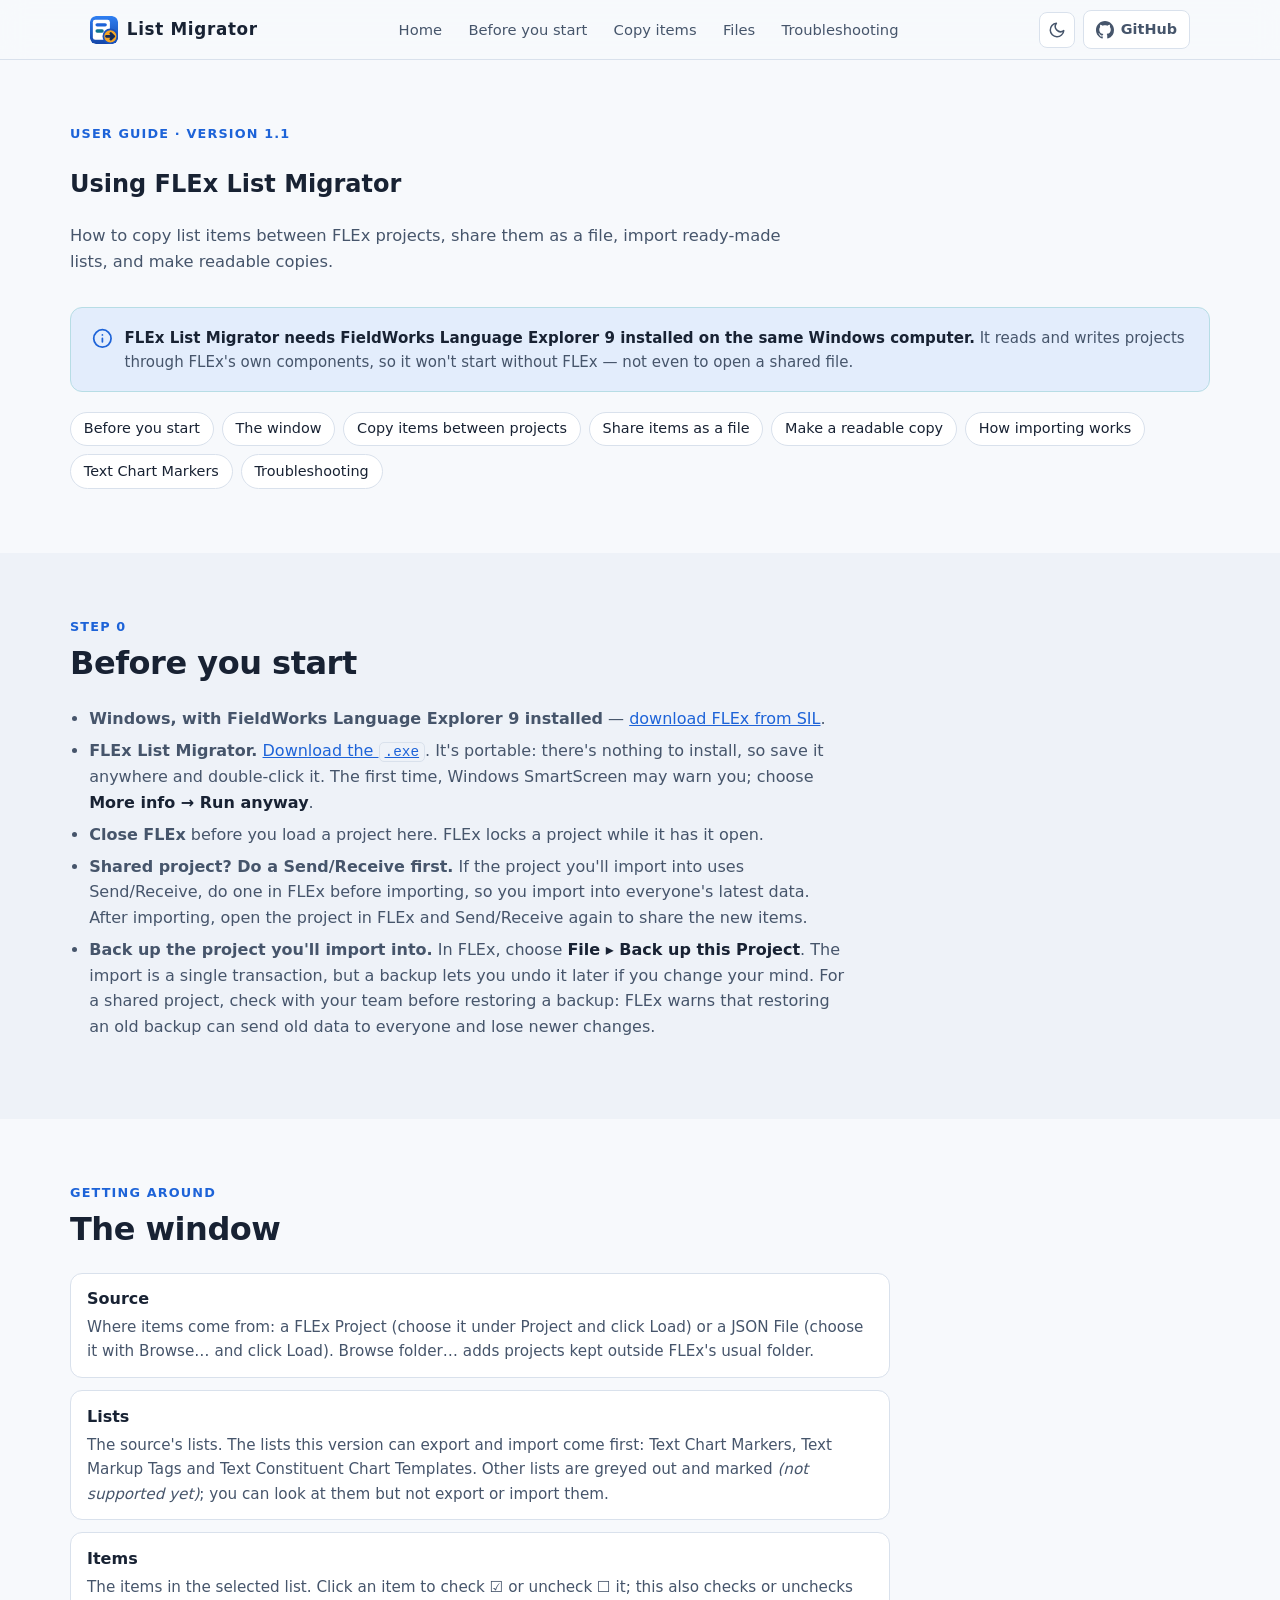
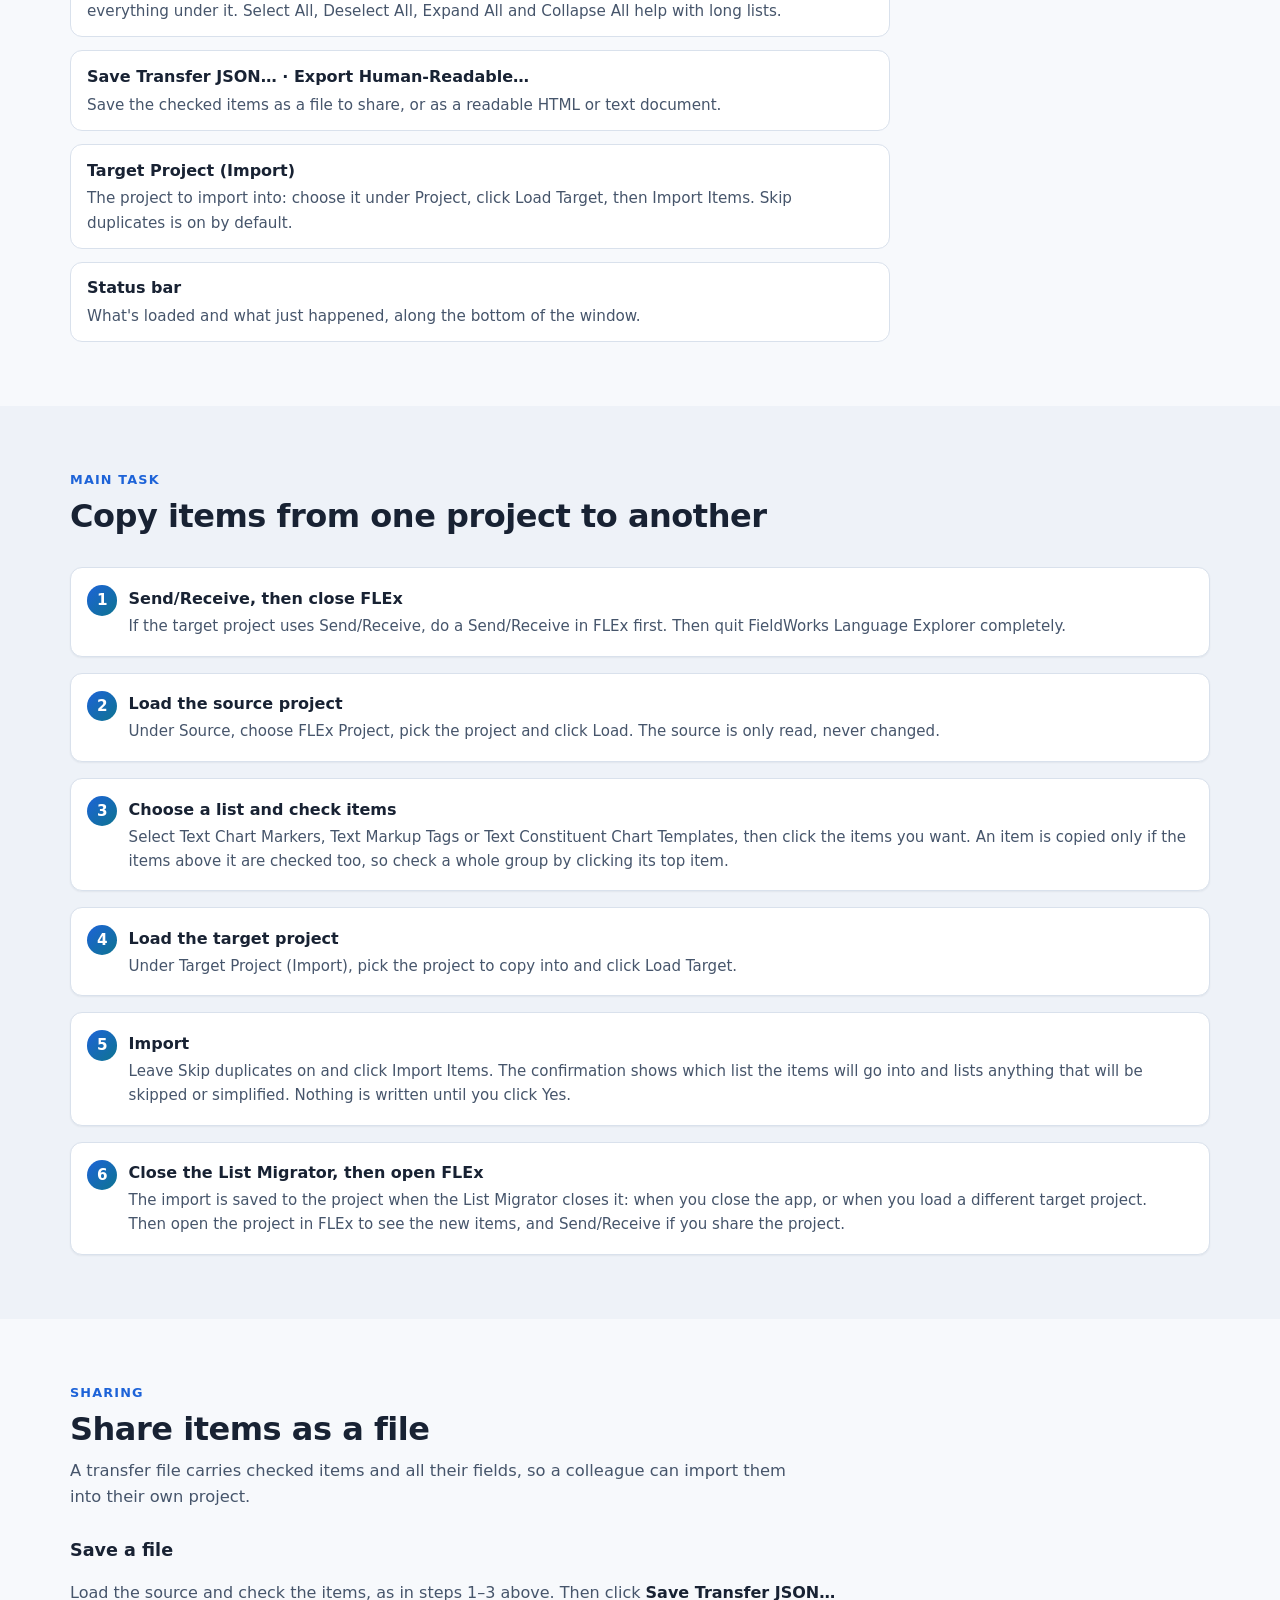
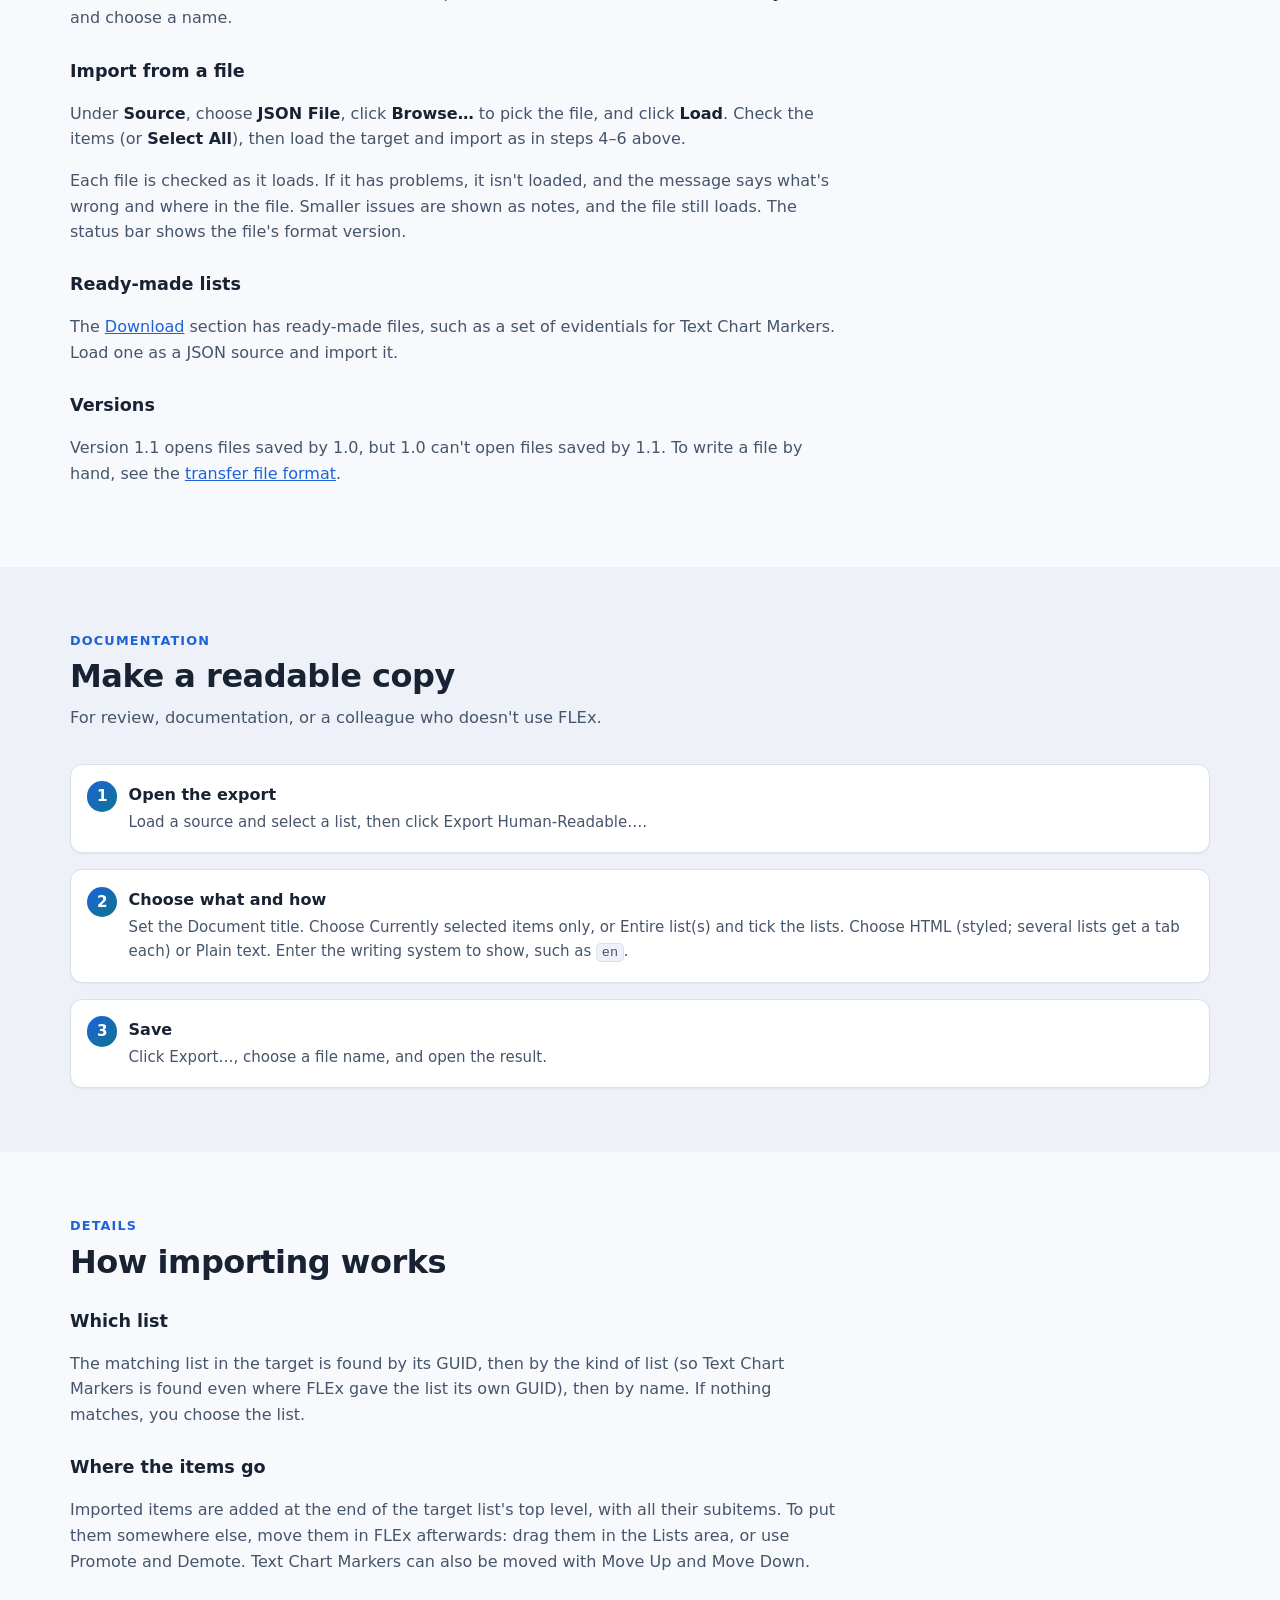
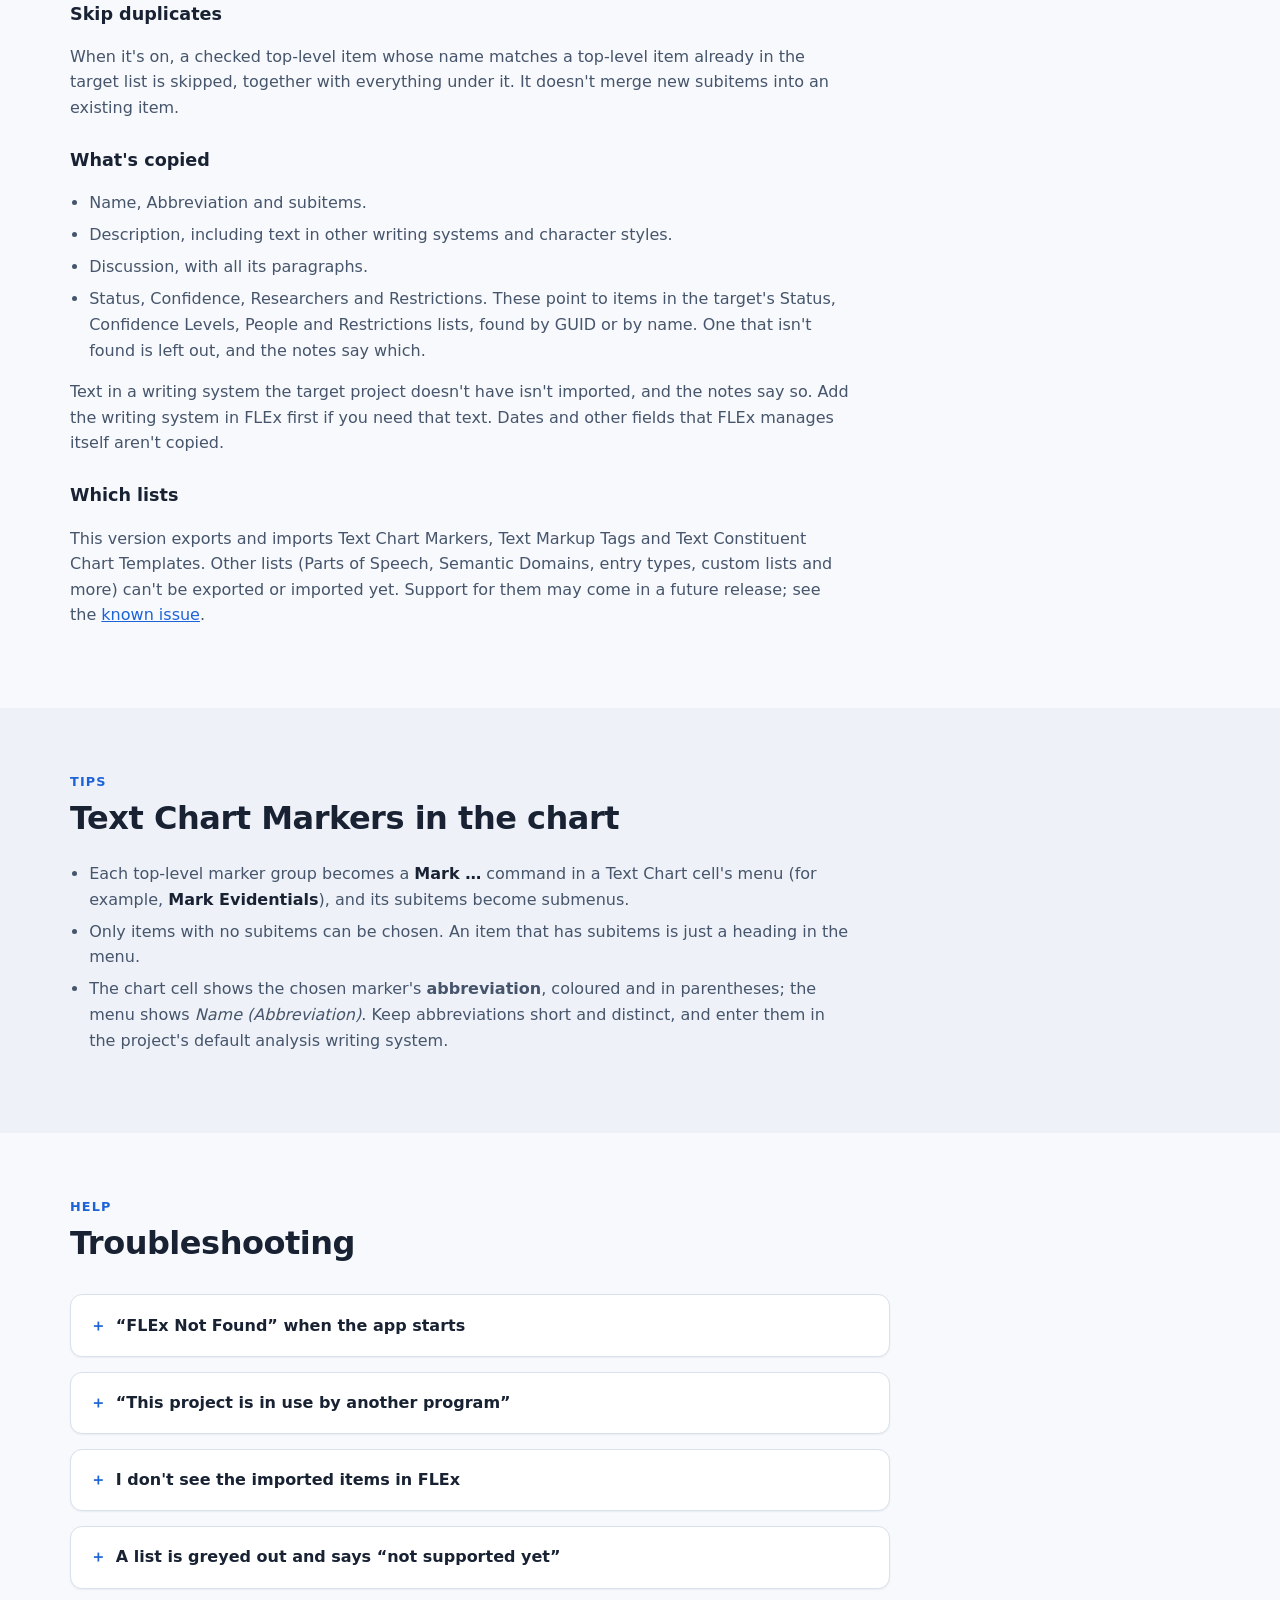
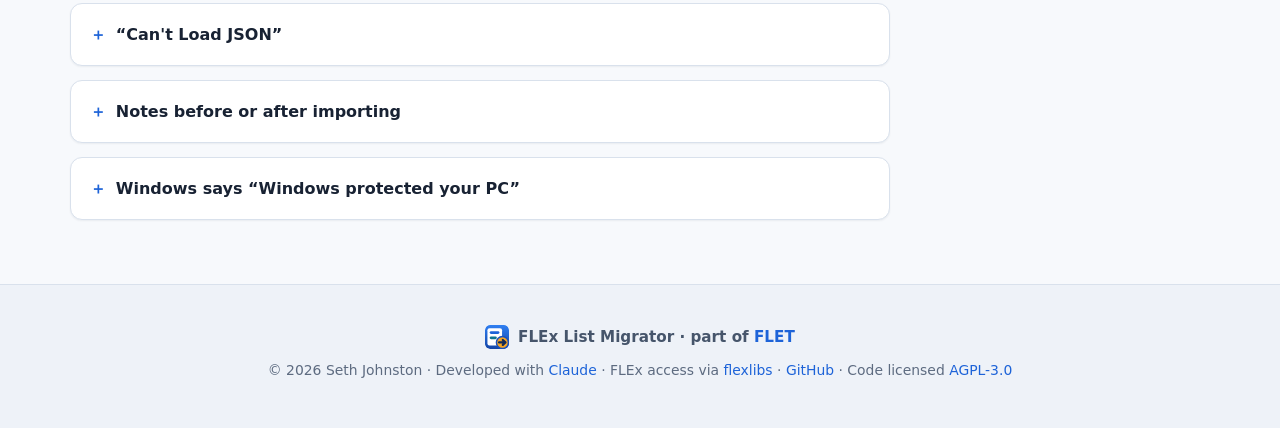
==== commit 4fe47415: "Recommend Send/Receive before (and after) importing into a shared project Guide, home page and READM" ====
--- a/docs/guide.html
+++ b/docs/guide.html
@@ -108,7 +108,8 @@
             <li><strong>Windows, with FieldWorks Language Explorer 9 installed</strong> — <a href="https://software.sil.org/fieldworks/" target="_blank" rel="noopener">download FLEx from SIL<span class="sr-only"> (opens in a new tab)</span></a>.</li>
             <li><strong>FLEx List Migrator.</strong> <a href="index.html#download">Download the <code>.exe</code></a>. It's portable: there's nothing to install, so save it anywhere and double-click it. The first time, Windows SmartScreen may warn you; choose <span class="ui">More info → Run anyway</span>.</li>
             <li><strong>Close FLEx</strong> before you load a project here. FLEx locks a project while it has it open.</li>
-            <li><strong>Back up the project you'll import into.</strong> In FLEx, choose <span class="ui">File ▸ Back up this Project</span>. The import is a single transaction, but a backup lets you undo it later if you change your mind.</li>
+            <li><strong>Shared project? Do a Send/Receive first.</strong> If the project you'll import into uses Send/Receive, do one in FLEx before importing, so you import into everyone's latest data. After importing, open the project in FLEx and Send/Receive again to share the new items.</li>
+            <li><strong>Back up the project you'll import into.</strong> In FLEx, choose <span class="ui">File ▸ Back up this Project</span>. The import is a single transaction, but a backup lets you undo it later if you change your mind. For a shared project, check with your team before restoring a backup: FLEx warns that restoring an old backup can send old data to everyone and lose newer changes.</li>
           </ul>
         </div>
       </div>
@@ -139,8 +140,8 @@
         </div>
         <ol class="steps">
           <li>
-            <strong>Close FLEx</strong>
-            <p>Quit FieldWorks Language Explorer completely.</p>
+            <strong>Send/Receive, then close FLEx</strong>
+            <p>If the target project uses Send/Receive, do a Send/Receive in FLEx first. Then quit FieldWorks Language Explorer completely.</p>
           </li>
           <li>
             <strong>Load the source project</strong>
@@ -160,7 +161,7 @@
           </li>
           <li>
             <strong>Close the List Migrator, then open FLEx</strong>
-            <p>The import is saved to the project when the List Migrator closes it: when you close the app, or when you load a different target project. Then open the project in FLEx to see the new items.</p>
+            <p>The import is saved to the project when the List Migrator closes it: when you close the app, or when you load a different target project. Then open the project in FLEx to see the new items, and Send/Receive if you share the project.</p>
           </li>
         </ol>
       </div>
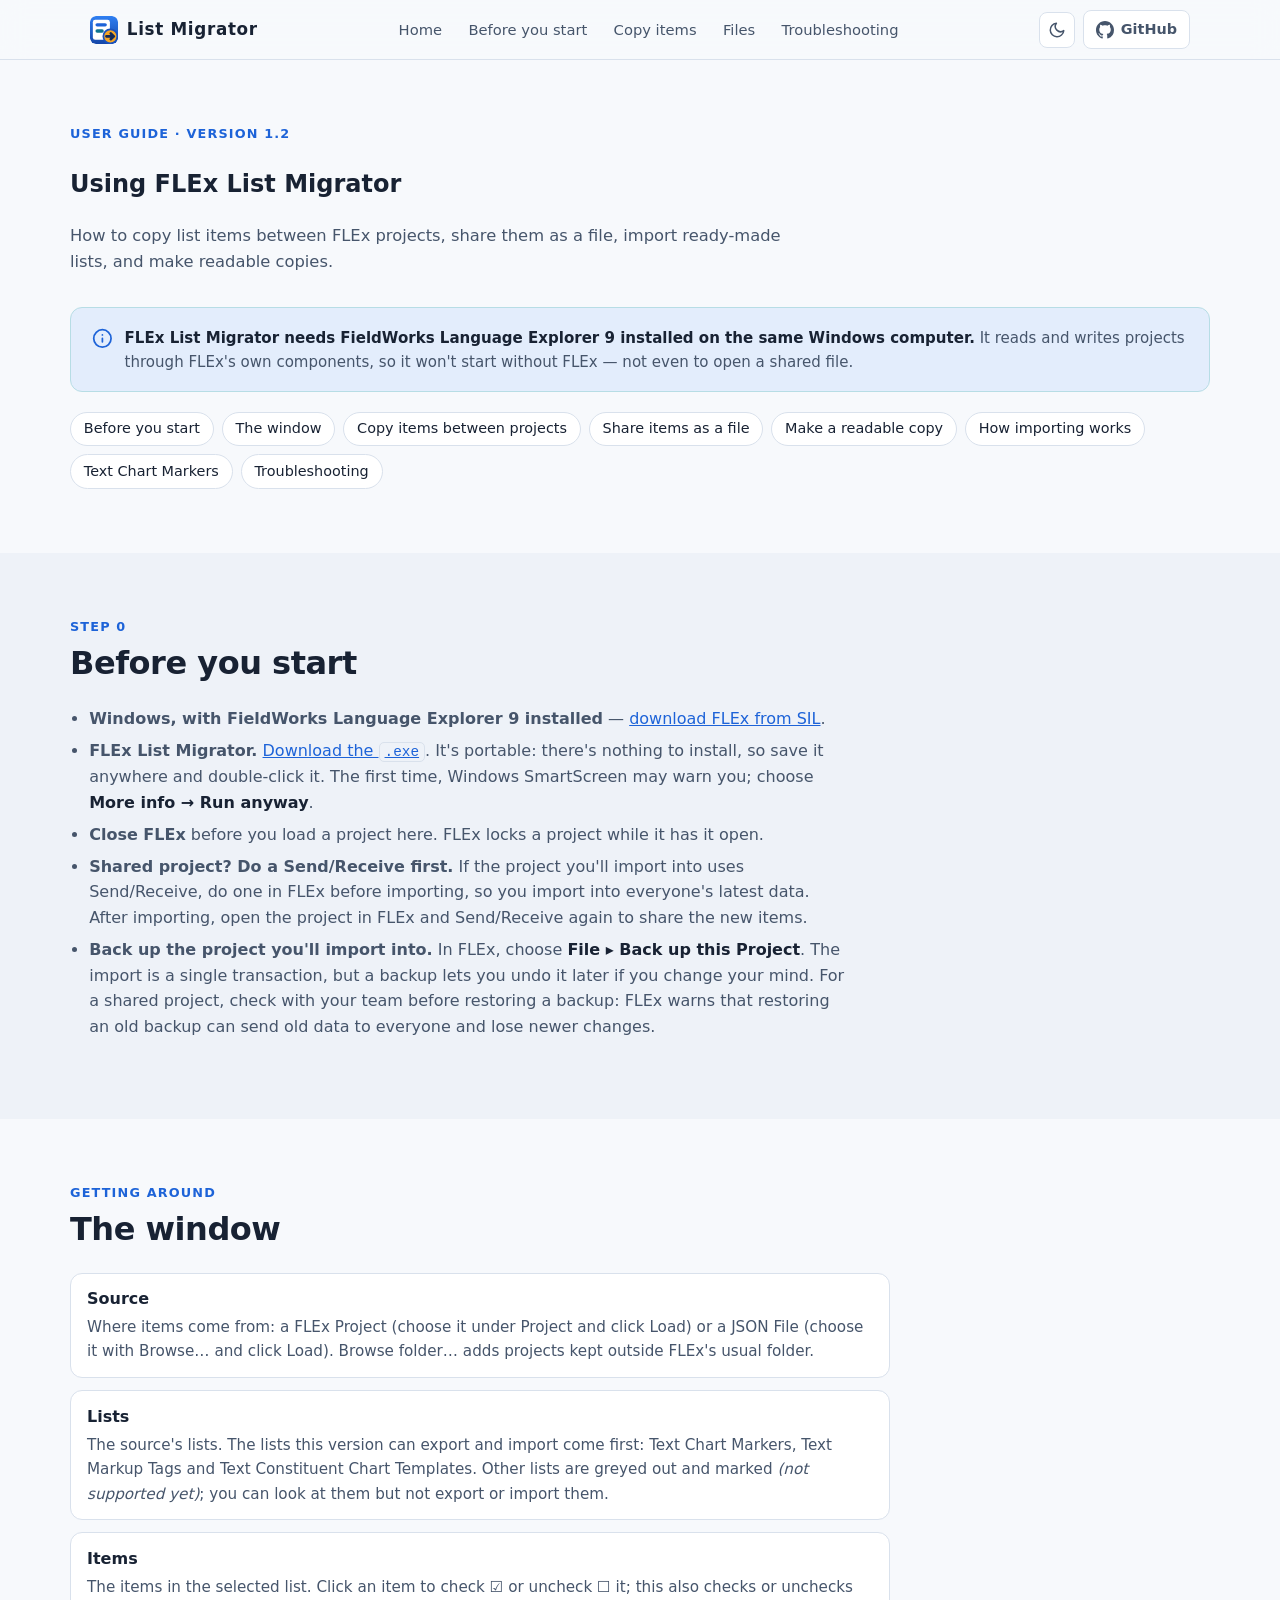
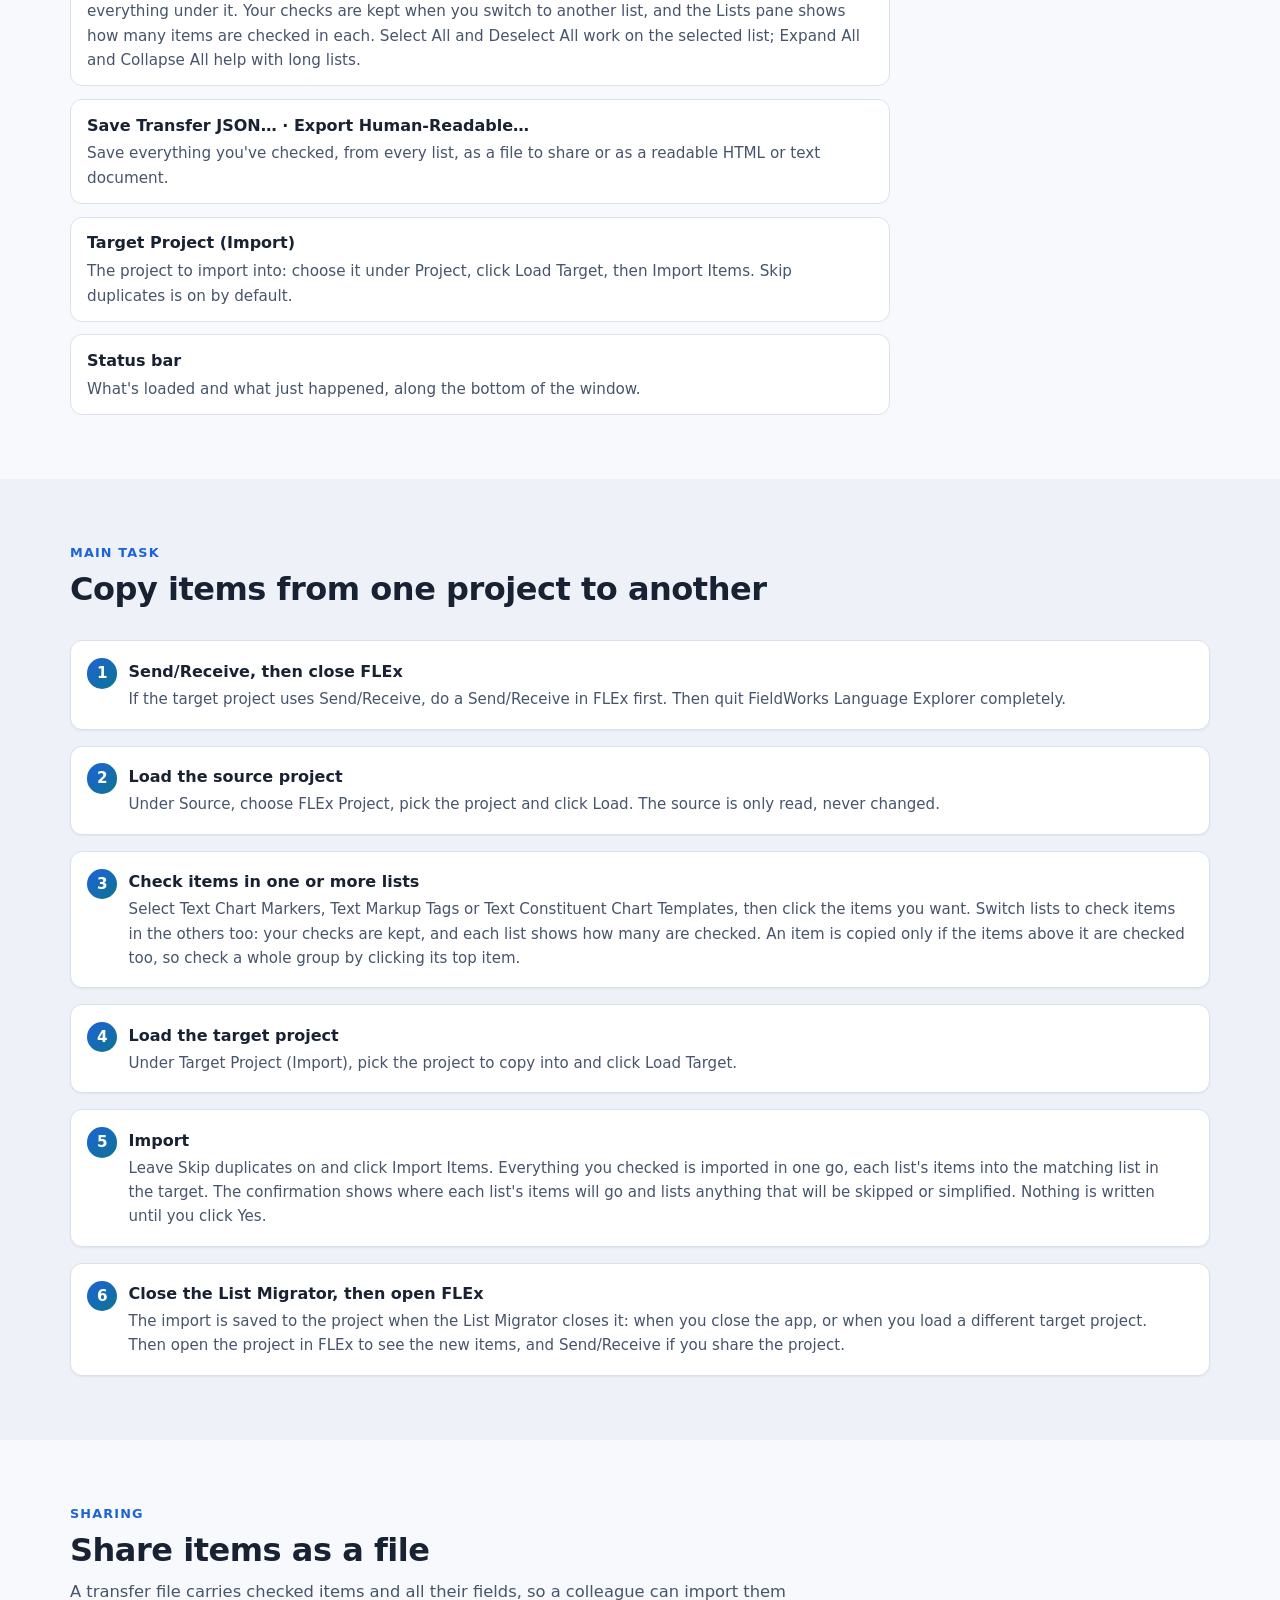
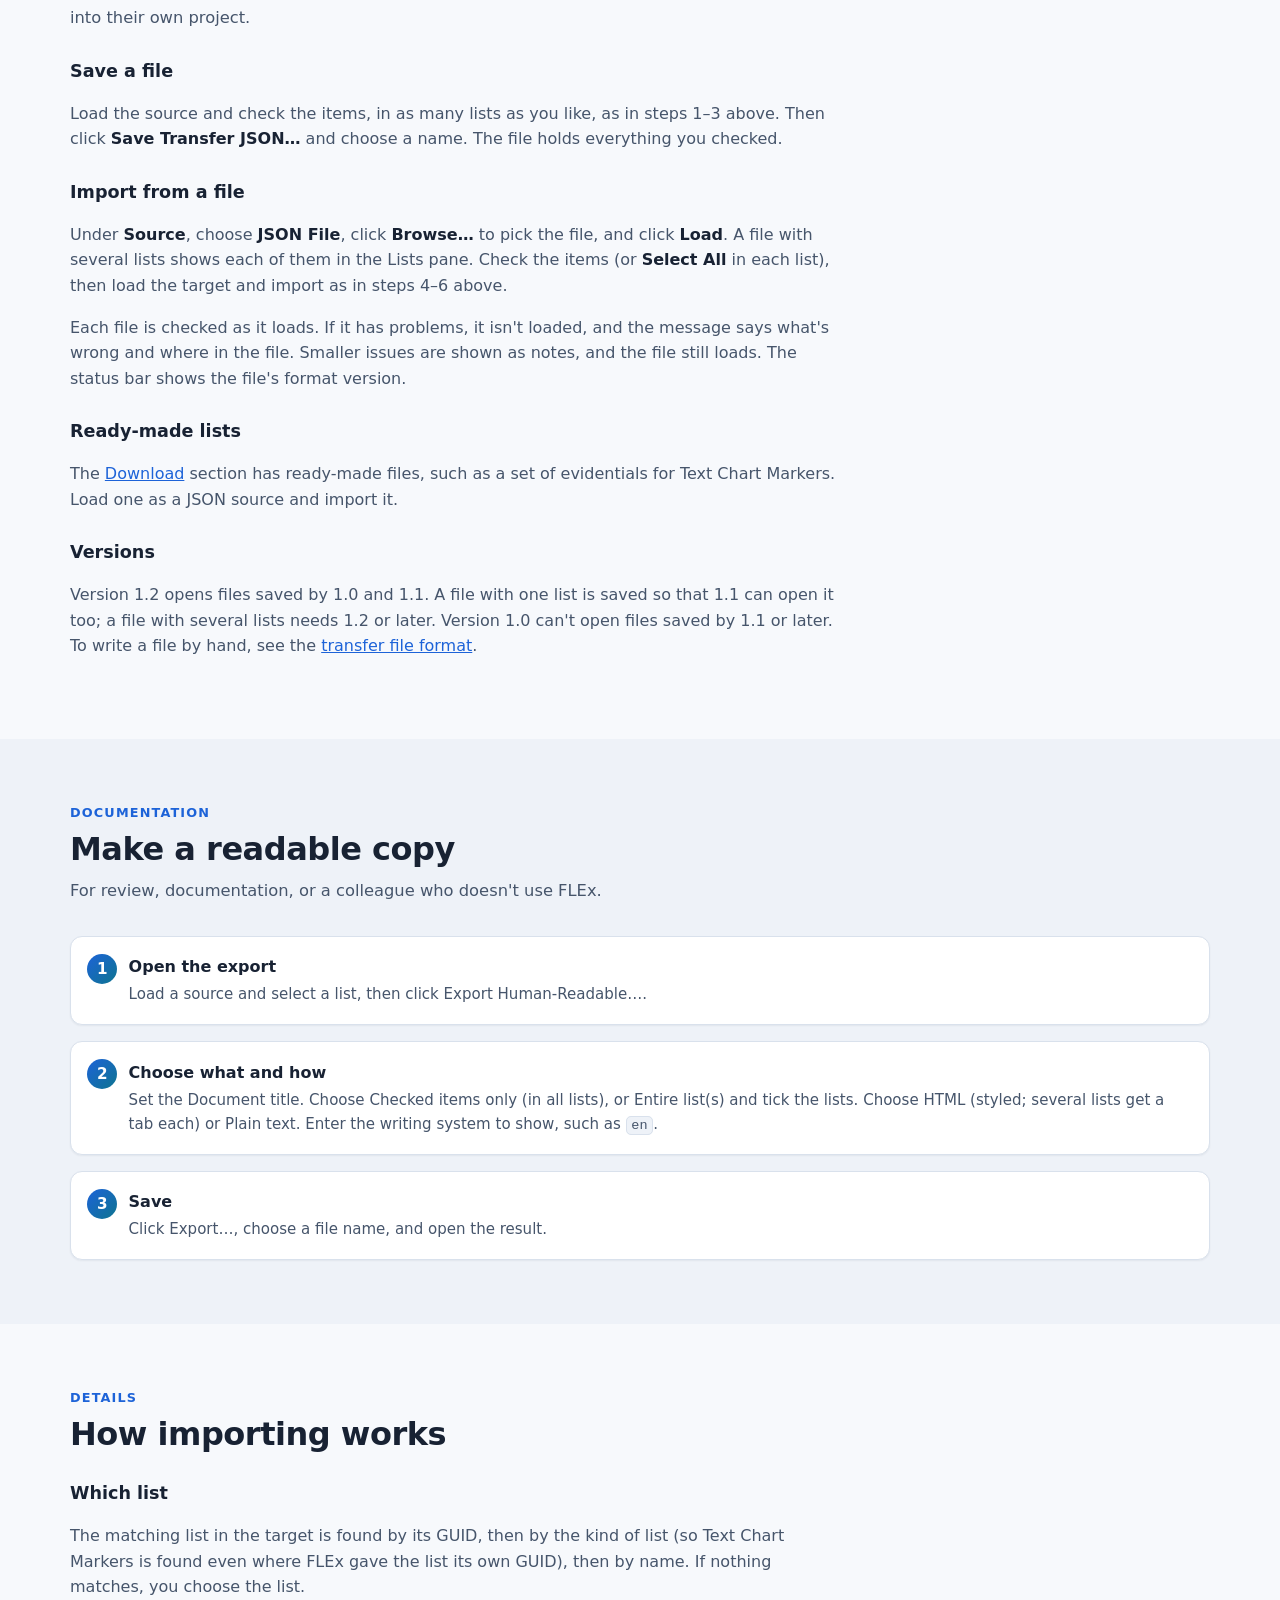
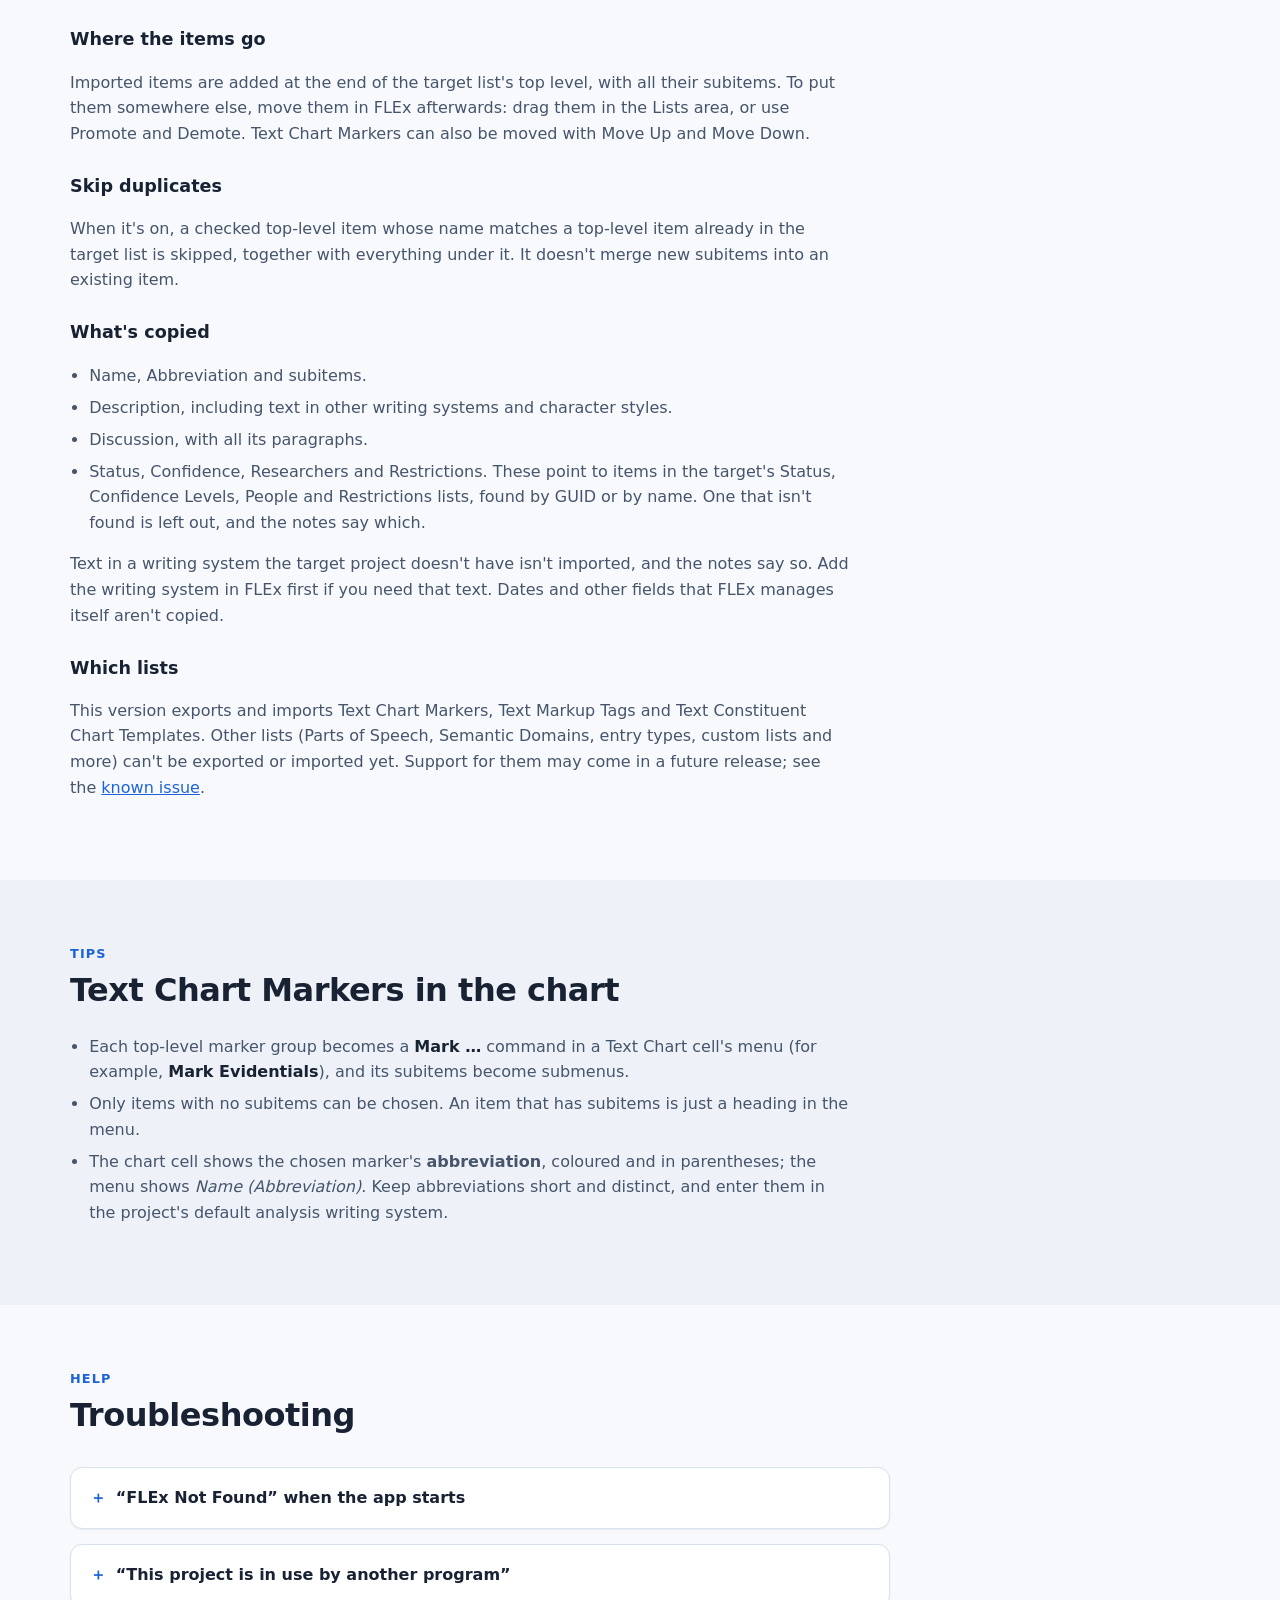
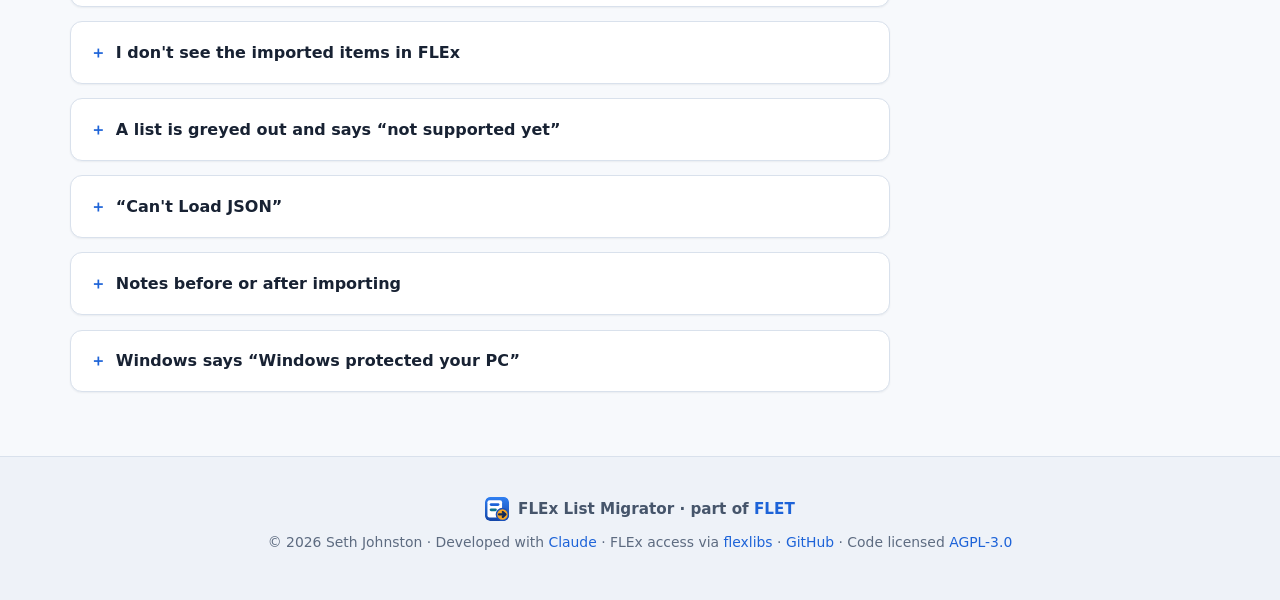
==== commit 304ee5ba: "Check items across lists and import or save them together (1.2.0) - Checks are kept when you switch " ====
--- a/docs/guide.html
+++ b/docs/guide.html
@@ -76,7 +76,7 @@
     <section id="top" aria-labelledby="guide-heading">
       <div class="container">
         <div class="section-header">
-          <p class="section-eyebrow">User guide · version 1.1</p>
+          <p class="section-eyebrow">User guide · version 1.2</p>
           <h1 id="guide-heading">Using FLEx List Migrator</h1>
           <p class="section-lede">How to copy list items between FLEx projects, share them as a file, import ready-made lists, and make readable copies.</p>
         </div>
@@ -124,8 +124,8 @@
         <dl class="guide-parts">
           <div><dt>Source</dt><dd>Where items come from: a <span class="ui">FLEx Project</span> (choose it under <span class="ui">Project</span> and click <span class="ui">Load</span>) or a <span class="ui">JSON File</span> (choose it with <span class="ui">Browse…</span> and click <span class="ui">Load</span>). <span class="ui">Browse folder…</span> adds projects kept outside FLEx's usual folder.</dd></div>
           <div><dt>Lists</dt><dd>The source's lists. The lists this version can export and import come first: Text Chart Markers, Text Markup Tags and Text Constituent Chart Templates. Other lists are greyed out and marked <em>(not supported yet)</em>; you can look at them but not export or import them.</dd></div>
-          <div><dt>Items</dt><dd>The items in the selected list. Click an item to check ☑ or uncheck ☐ it; this also checks or unchecks everything under it. <span class="ui">Select All</span>, <span class="ui">Deselect All</span>, <span class="ui">Expand All</span> and <span class="ui">Collapse All</span> help with long lists.</dd></div>
-          <div><dt>Save Transfer JSON… · Export Human-Readable…</dt><dd>Save the checked items as a file to share, or as a readable HTML or text document.</dd></div>
+          <div><dt>Items</dt><dd>The items in the selected list. Click an item to check ☑ or uncheck ☐ it; this also checks or unchecks everything under it. Your checks are kept when you switch to another list, and the Lists pane shows how many items are checked in each. <span class="ui">Select All</span> and <span class="ui">Deselect All</span> work on the selected list; <span class="ui">Expand All</span> and <span class="ui">Collapse All</span> help with long lists.</dd></div>
+          <div><dt>Save Transfer JSON… · Export Human-Readable…</dt><dd>Save everything you've checked, from every list, as a file to share or as a readable HTML or text document.</dd></div>
           <div><dt>Target Project (Import)</dt><dd>The project to import into: choose it under <span class="ui">Project</span>, click <span class="ui">Load Target</span>, then <span class="ui">Import Items</span>. <span class="ui">Skip duplicates</span> is on by default.</dd></div>
           <div><dt>Status bar</dt><dd>What's loaded and what just happened, along the bottom of the window.</dd></div>
         </dl>
@@ -148,8 +148,8 @@
             <p>Under <span class="ui">Source</span>, choose <span class="ui">FLEx Project</span>, pick the project and click <span class="ui">Load</span>. The source is only read, never changed.</p>
           </li>
           <li>
-            <strong>Choose a list and check items</strong>
-            <p>Select Text Chart Markers, Text Markup Tags or Text Constituent Chart Templates, then click the items you want. An item is copied only if the items above it are checked too, so check a whole group by clicking its top item.</p>
+            <strong>Check items in one or more lists</strong>
+            <p>Select Text Chart Markers, Text Markup Tags or Text Constituent Chart Templates, then click the items you want. Switch lists to check items in the others too: your checks are kept, and each list shows how many are checked. An item is copied only if the items above it are checked too, so check a whole group by clicking its top item.</p>
           </li>
           <li>
             <strong>Load the target project</strong>
@@ -157,7 +157,7 @@
           </li>
           <li>
             <strong>Import</strong>
-            <p>Leave <span class="ui">Skip duplicates</span> on and click <span class="ui">Import Items</span>. The confirmation shows which list the items will go into and lists anything that will be skipped or simplified. Nothing is written until you click <span class="ui">Yes</span>.</p>
+            <p>Leave <span class="ui">Skip duplicates</span> on and click <span class="ui">Import Items</span>. Everything you checked is imported in one go, each list's items into the matching list in the target. The confirmation shows where each list's items will go and lists anything that will be skipped or simplified. Nothing is written until you click <span class="ui">Yes</span>.</p>
           </li>
           <li>
             <strong>Close the List Migrator, then open FLEx</strong>
@@ -176,14 +176,14 @@
         </div>
         <div class="doc-prose">
           <h3>Save a file</h3>
-          <p>Load the source and check the items, as in steps 1–3 above. Then click <span class="ui">Save Transfer JSON…</span> and choose a name.</p>
+          <p>Load the source and check the items, in as many lists as you like, as in steps 1–3 above. Then click <span class="ui">Save Transfer JSON…</span> and choose a name. The file holds everything you checked.</p>
           <h3>Import from a file</h3>
-          <p>Under <span class="ui">Source</span>, choose <span class="ui">JSON File</span>, click <span class="ui">Browse…</span> to pick the file, and click <span class="ui">Load</span>. Check the items (or <span class="ui">Select All</span>), then load the target and import as in steps 4–6 above.</p>
+          <p>Under <span class="ui">Source</span>, choose <span class="ui">JSON File</span>, click <span class="ui">Browse…</span> to pick the file, and click <span class="ui">Load</span>. A file with several lists shows each of them in the Lists pane. Check the items (or <span class="ui">Select All</span> in each list), then load the target and import as in steps 4–6 above.</p>
           <p>Each file is checked as it loads. If it has problems, it isn't loaded, and the message says what's wrong and where in the file. Smaller issues are shown as notes, and the file still loads. The status bar shows the file's format version.</p>
           <h3>Ready-made lists</h3>
           <p>The <a href="index.html#download">Download</a> section has ready-made files, such as a set of evidentials for Text Chart Markers. Load one as a JSON source and import it.</p>
           <h3>Versions</h3>
-          <p>Version 1.1 opens files saved by 1.0, but 1.0 can't open files saved by 1.1. To write a file by hand, see the <a href="https://github.com/rulingAnts/flex-list-migrator/blob/main/TRANSFER_FORMAT.md" target="_blank" rel="noopener">transfer file format<span class="sr-only"> (opens in a new tab)</span></a>.</p>
+          <p>Version 1.2 opens files saved by 1.0 and 1.1. A file with one list is saved so that 1.1 can open it too; a file with several lists needs 1.2 or later. Version 1.0 can't open files saved by 1.1 or later. To write a file by hand, see the <a href="https://github.com/rulingAnts/flex-list-migrator/blob/main/TRANSFER_FORMAT.md" target="_blank" rel="noopener">transfer file format<span class="sr-only"> (opens in a new tab)</span></a>.</p>
         </div>
       </div>
     </section>
@@ -202,7 +202,7 @@
           </li>
           <li>
             <strong>Choose what and how</strong>
-            <p>Set the <span class="ui">Document title</span>. Choose <span class="ui">Currently selected items only</span>, or <span class="ui">Entire list(s)</span> and tick the lists. Choose <span class="ui">HTML</span> (styled; several lists get a tab each) or <span class="ui">Plain text</span>. Enter the writing system to show, such as <code>en</code>.</p>
+            <p>Set the <span class="ui">Document title</span>. Choose <span class="ui">Checked items only (in all lists)</span>, or <span class="ui">Entire list(s)</span> and tick the lists. Choose <span class="ui">HTML</span> (styled; several lists get a tab each) or <span class="ui">Plain text</span>. Enter the writing system to show, such as <code>en</code>.</p>
           </li>
           <li>
             <strong>Save</strong>
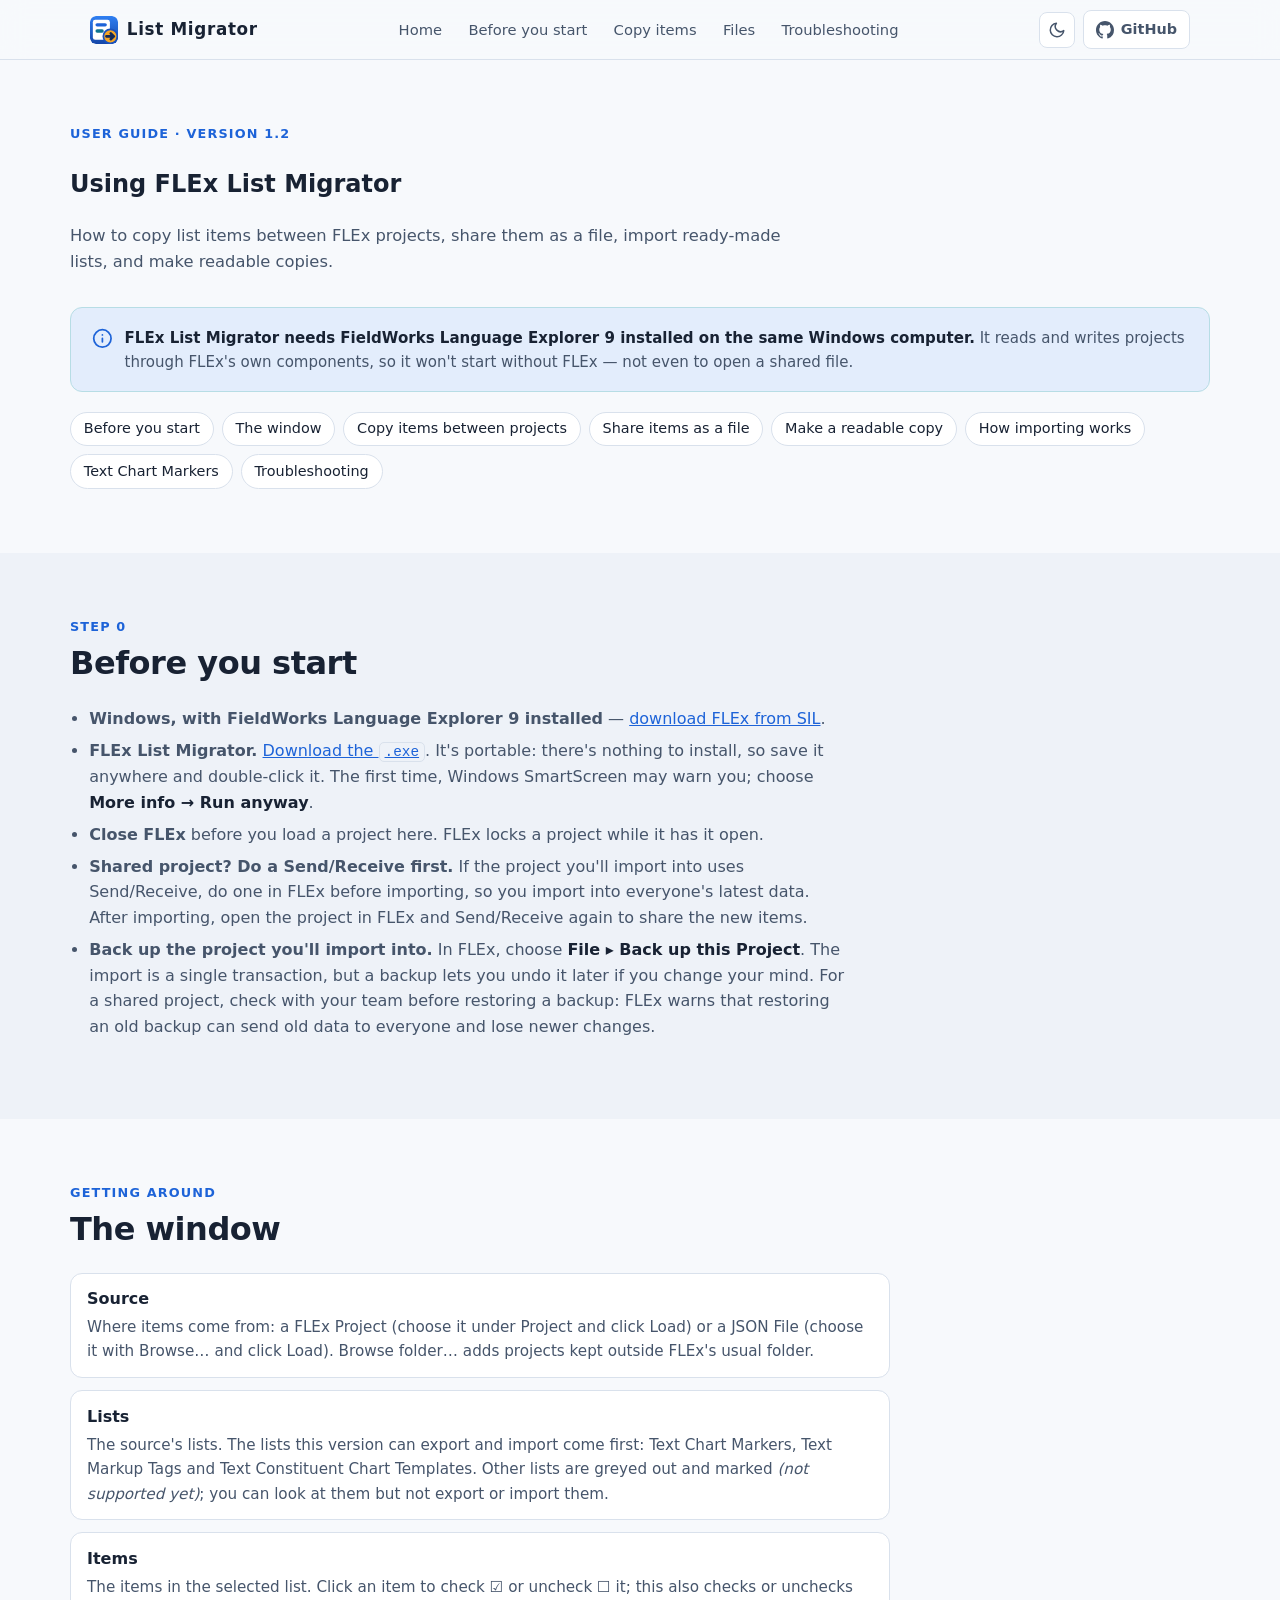
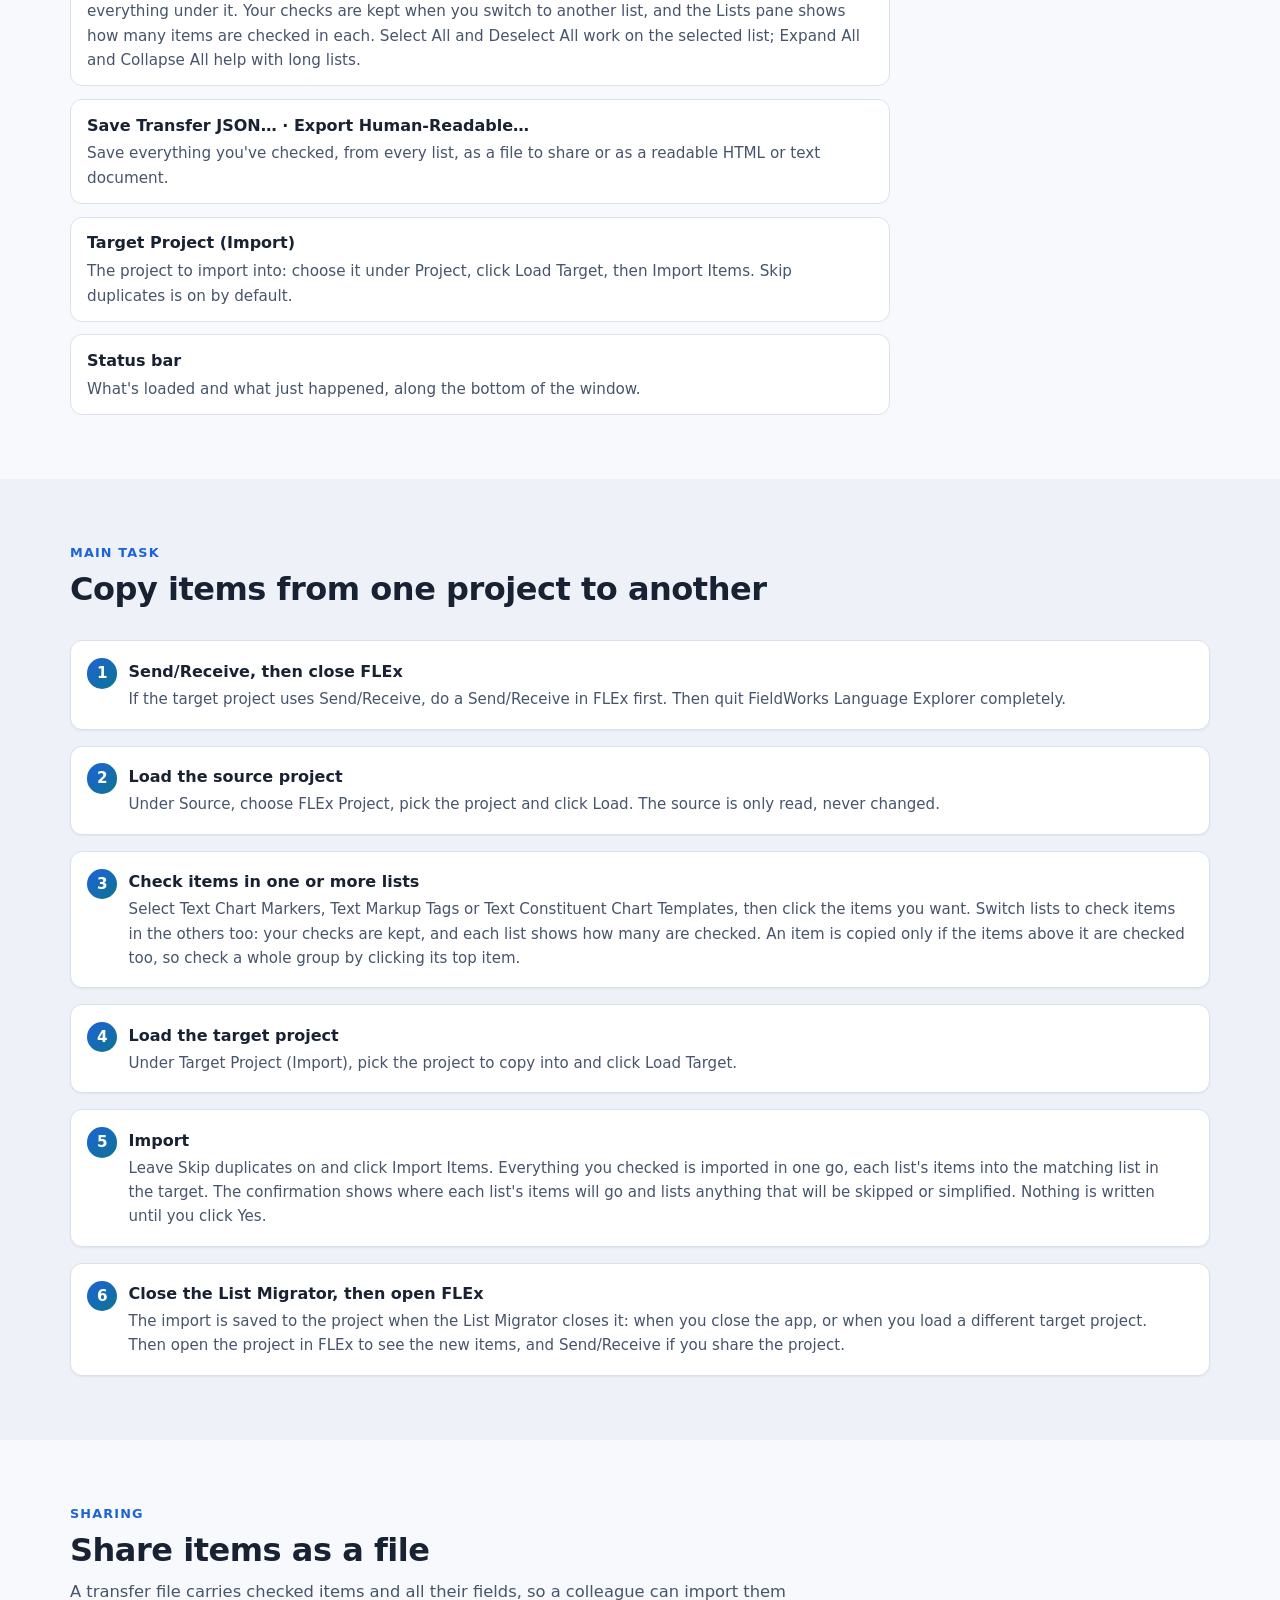
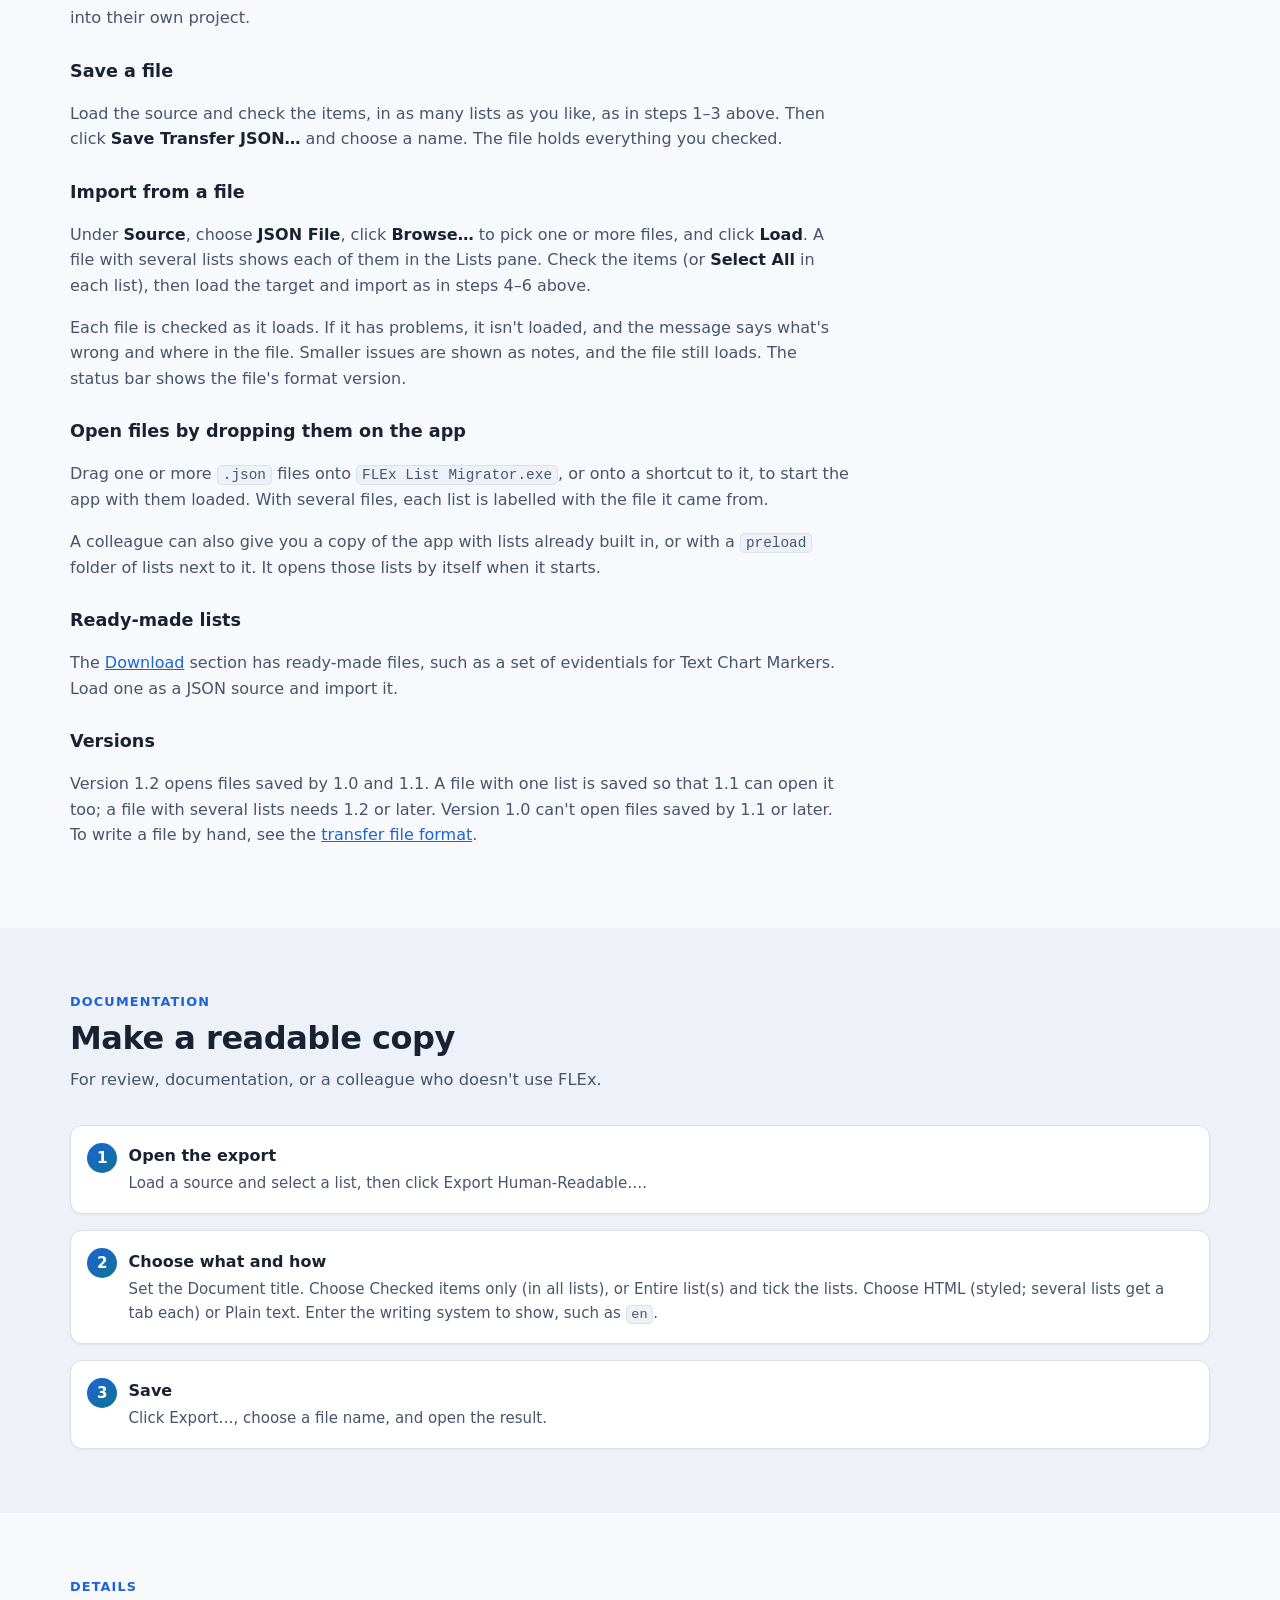
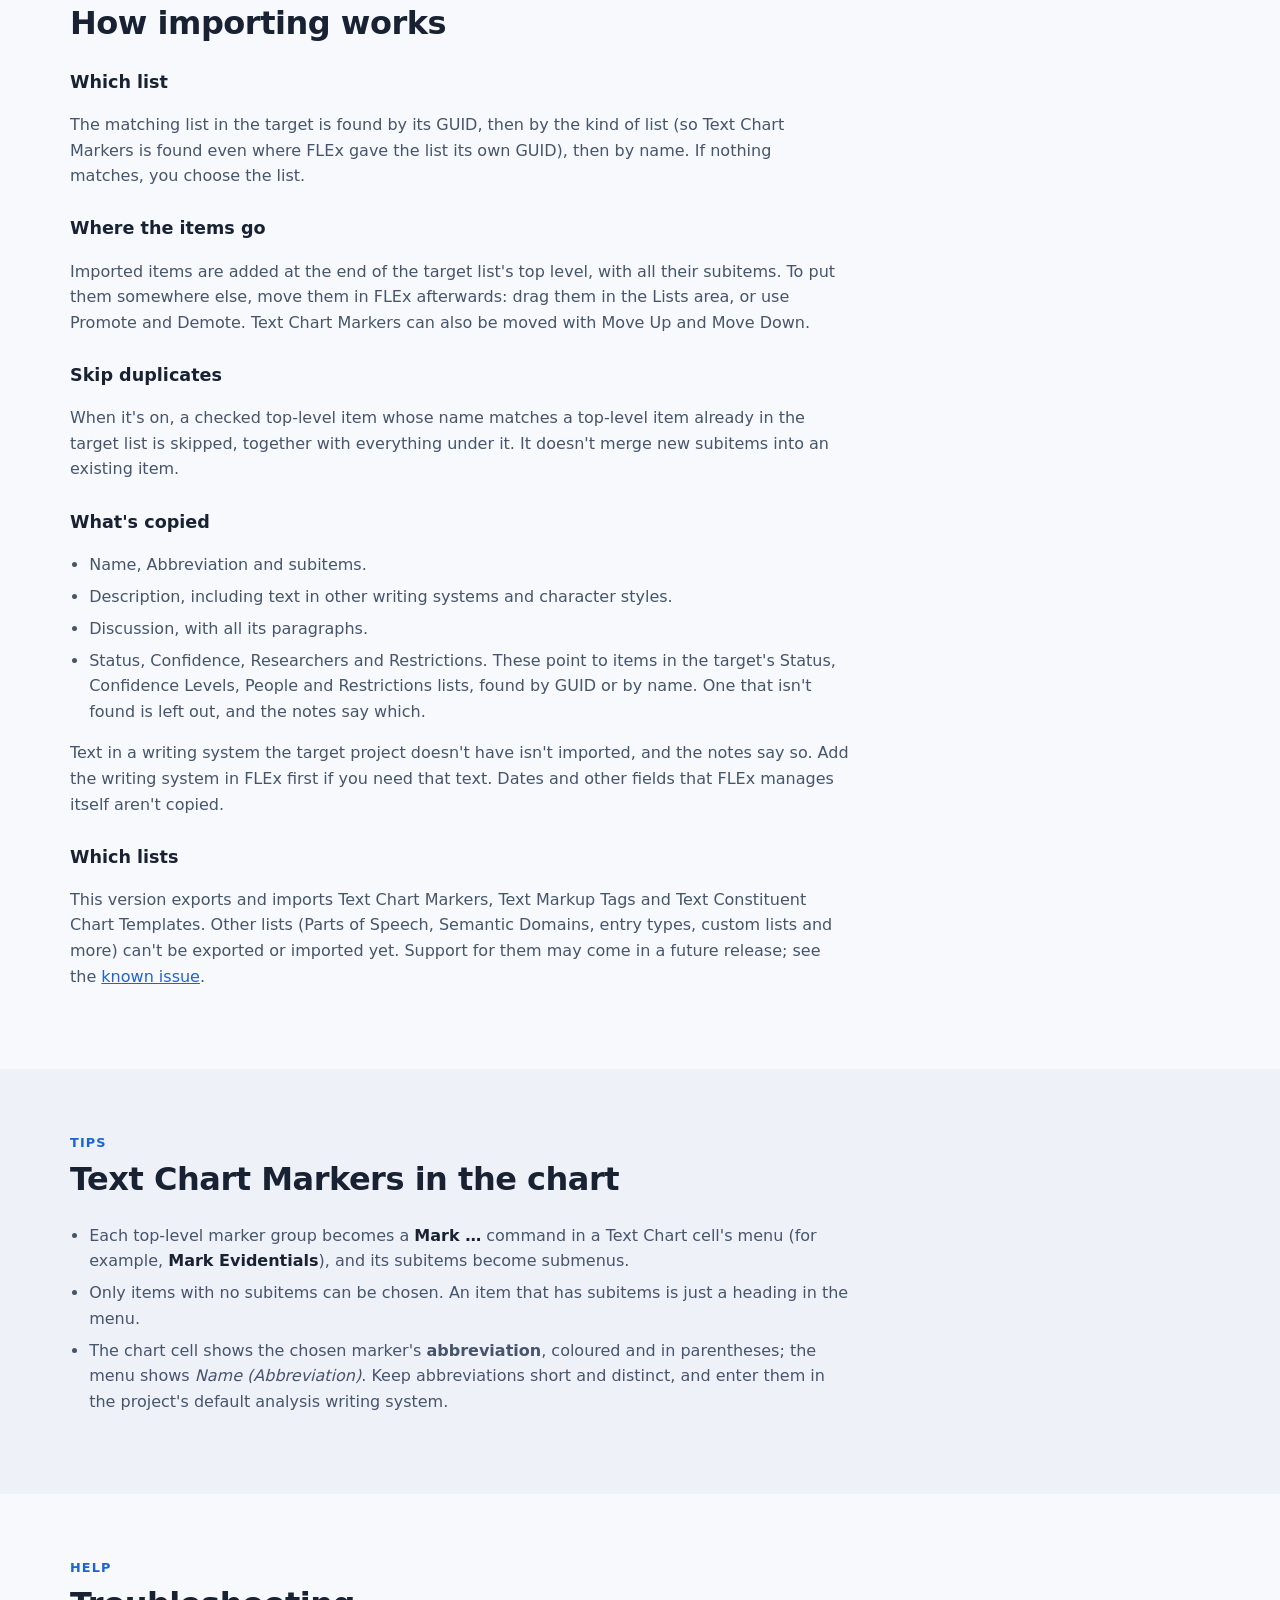
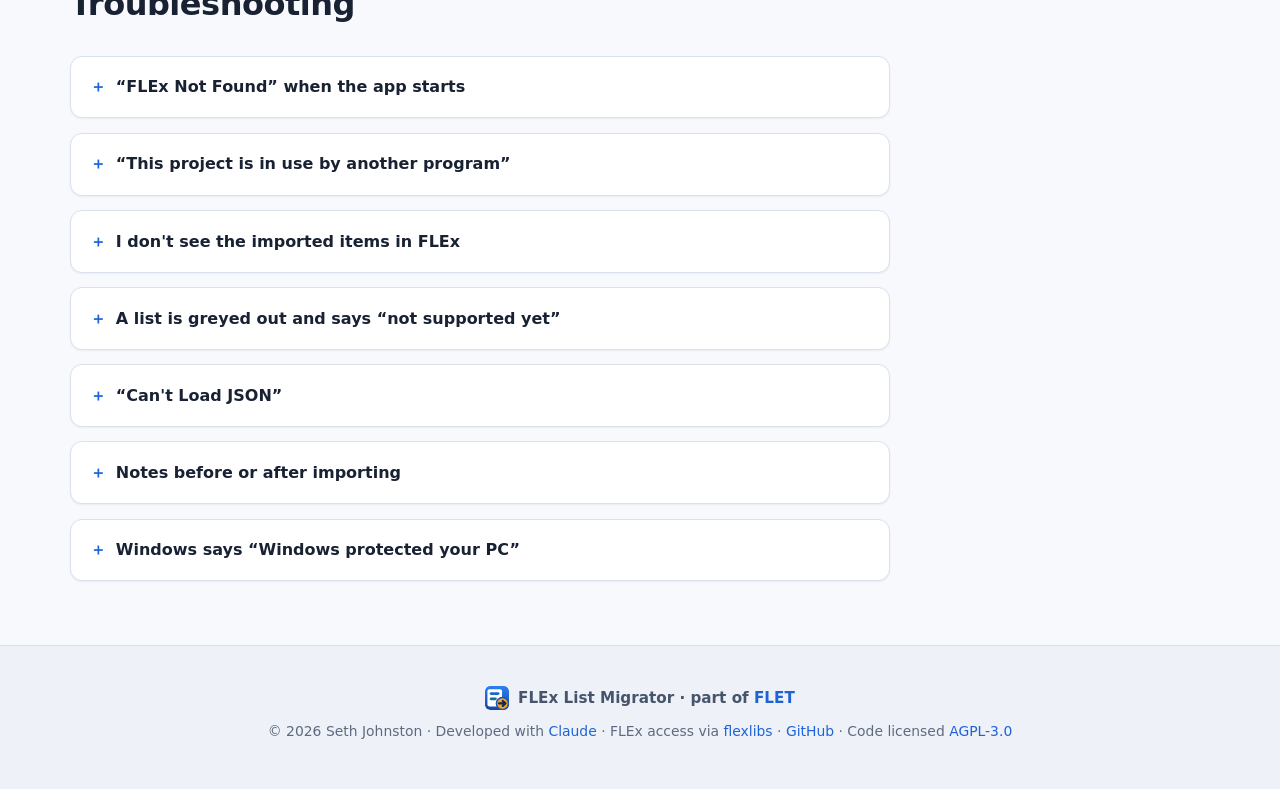
==== commit e0d23208: "Open transfer files at startup: dropped on the .exe, or preloaded - Files named on the command line " ====
--- a/docs/guide.html
+++ b/docs/guide.html
@@ -178,8 +178,11 @@
           <h3>Save a file</h3>
           <p>Load the source and check the items, in as many lists as you like, as in steps 1–3 above. Then click <span class="ui">Save Transfer JSON…</span> and choose a name. The file holds everything you checked.</p>
           <h3>Import from a file</h3>
-          <p>Under <span class="ui">Source</span>, choose <span class="ui">JSON File</span>, click <span class="ui">Browse…</span> to pick the file, and click <span class="ui">Load</span>. A file with several lists shows each of them in the Lists pane. Check the items (or <span class="ui">Select All</span> in each list), then load the target and import as in steps 4–6 above.</p>
+          <p>Under <span class="ui">Source</span>, choose <span class="ui">JSON File</span>, click <span class="ui">Browse…</span> to pick one or more files, and click <span class="ui">Load</span>. A file with several lists shows each of them in the Lists pane. Check the items (or <span class="ui">Select All</span> in each list), then load the target and import as in steps 4–6 above.</p>
           <p>Each file is checked as it loads. If it has problems, it isn't loaded, and the message says what's wrong and where in the file. Smaller issues are shown as notes, and the file still loads. The status bar shows the file's format version.</p>
+          <h3>Open files by dropping them on the app</h3>
+          <p>Drag one or more <code>.json</code> files onto <code>FLEx List Migrator.exe</code>, or onto a shortcut to it, to start the app with them loaded. With several files, each list is labelled with the file it came from.</p>
+          <p>A colleague can also give you a copy of the app with lists already built in, or with a <code>preload</code> folder of lists next to it. It opens those lists by itself when it starts.</p>
           <h3>Ready-made lists</h3>
           <p>The <a href="index.html#download">Download</a> section has ready-made files, such as a set of evidentials for Text Chart Markers. Load one as a JSON source and import it.</p>
           <h3>Versions</h3>
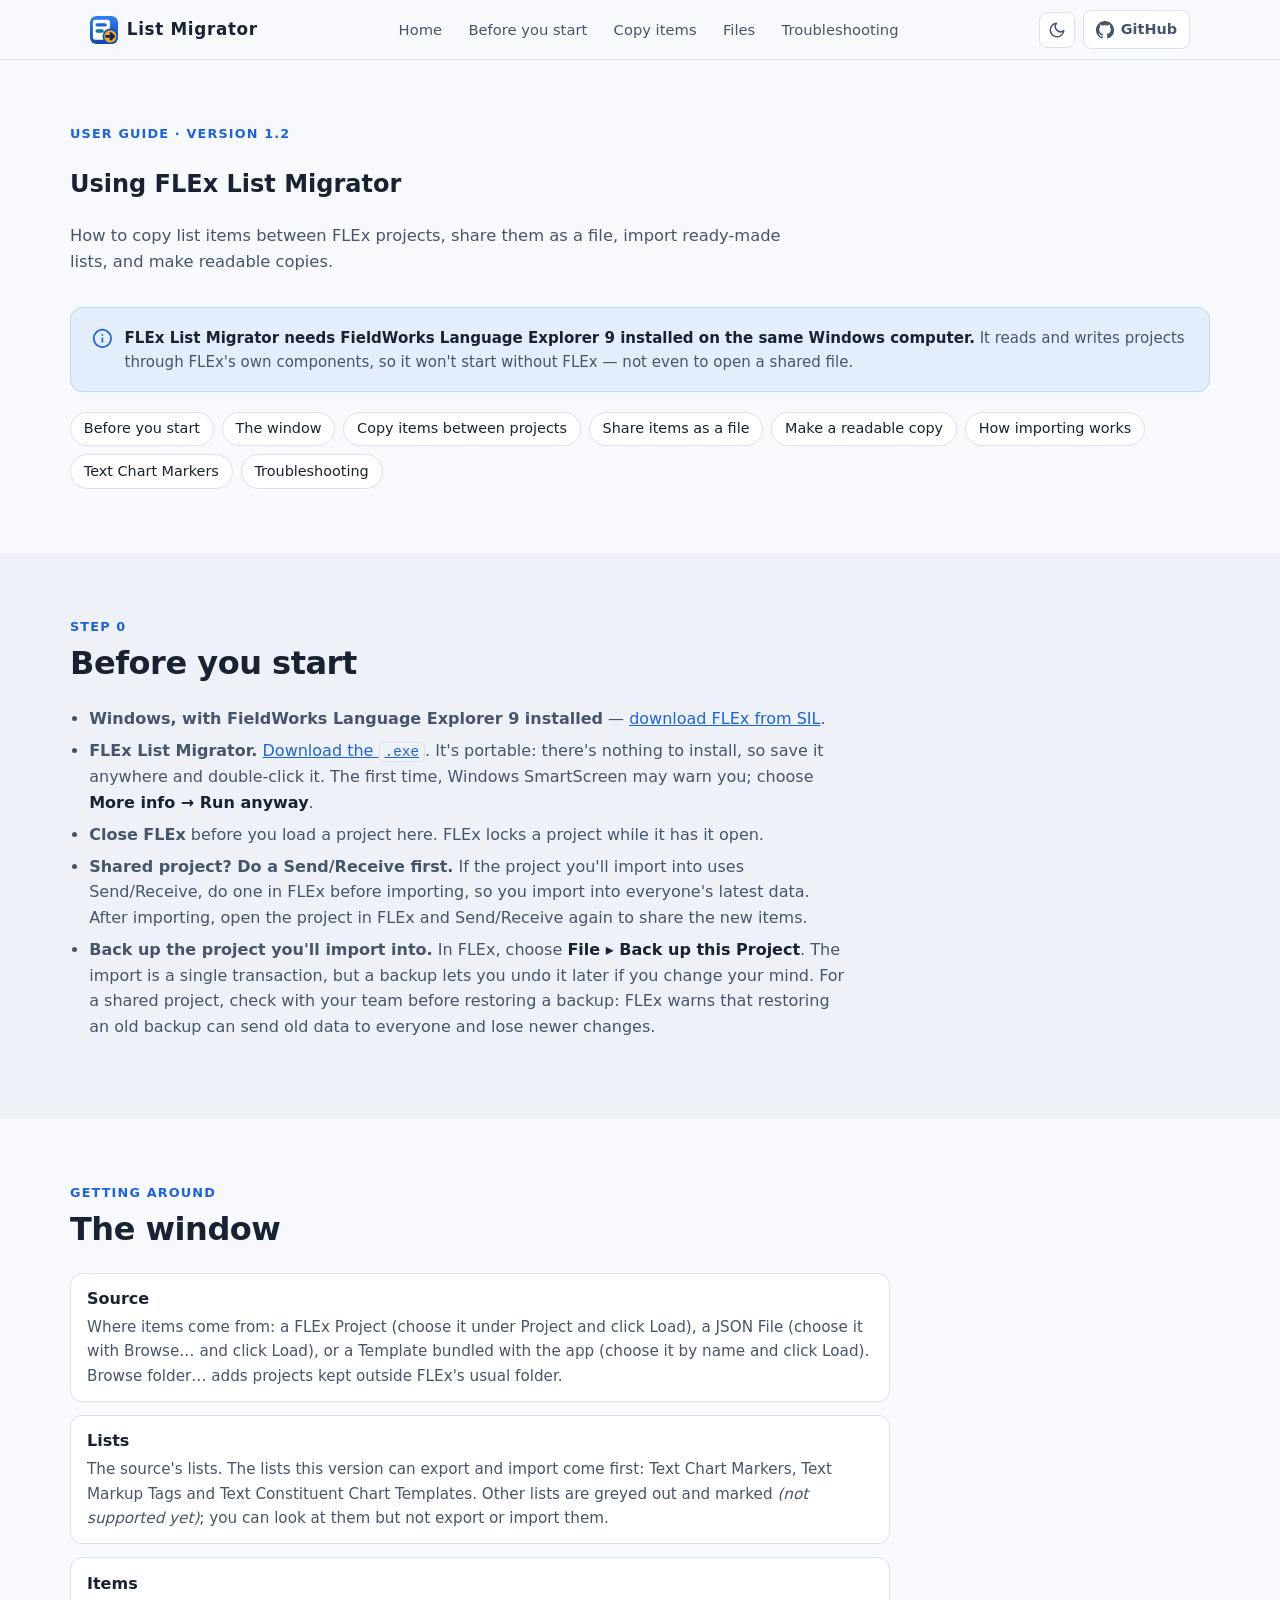
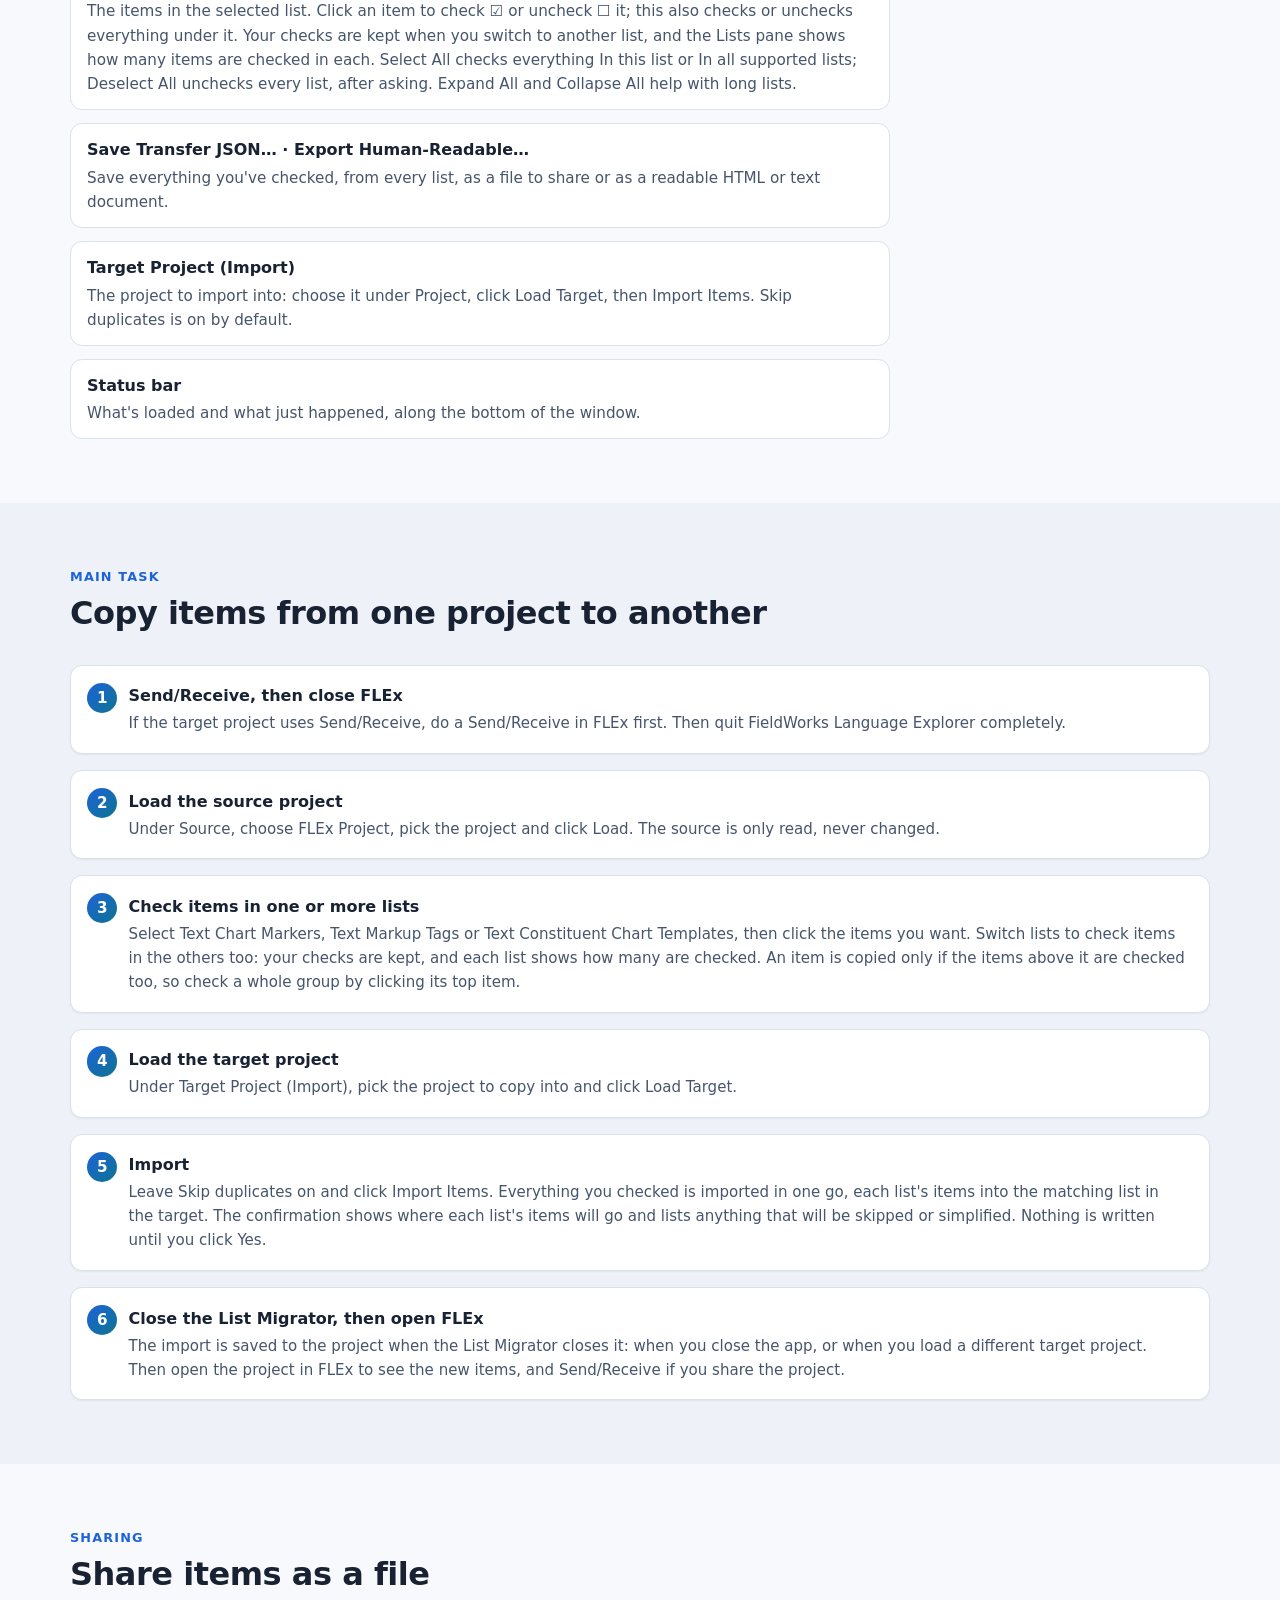
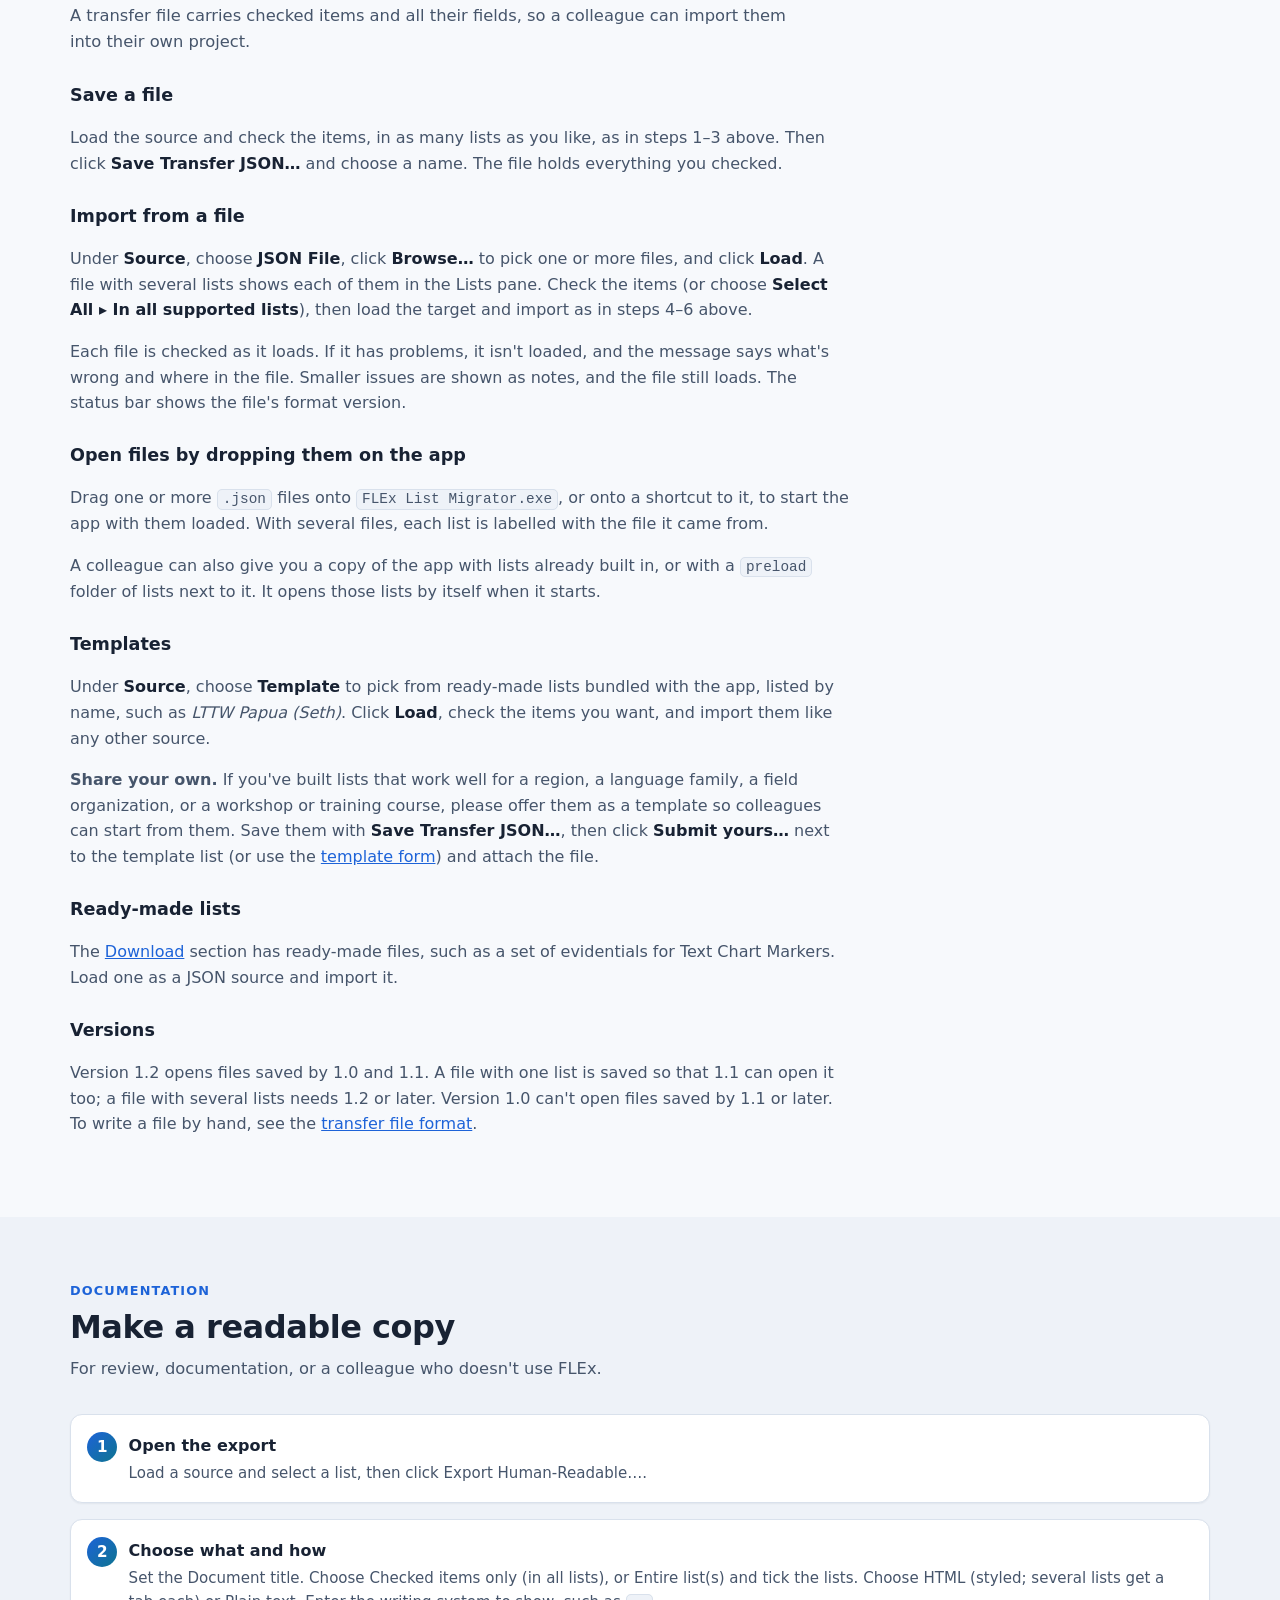
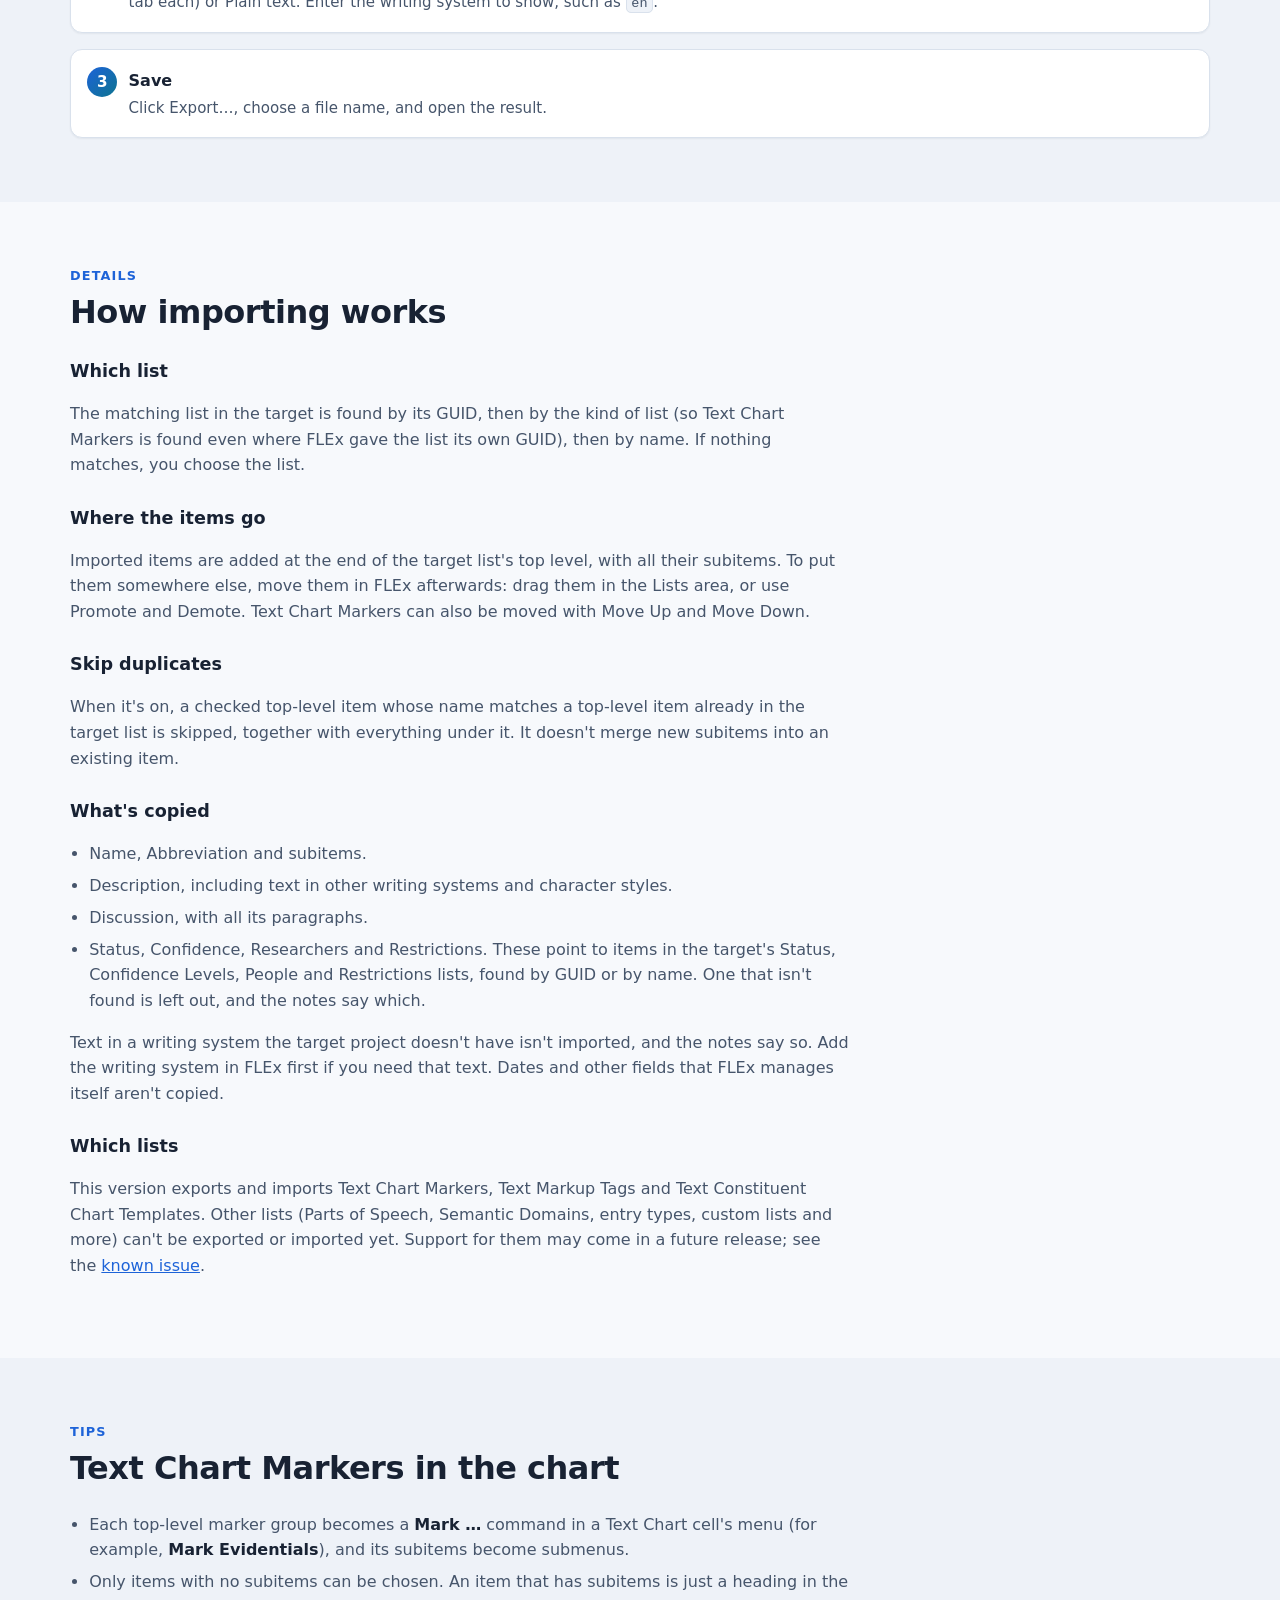
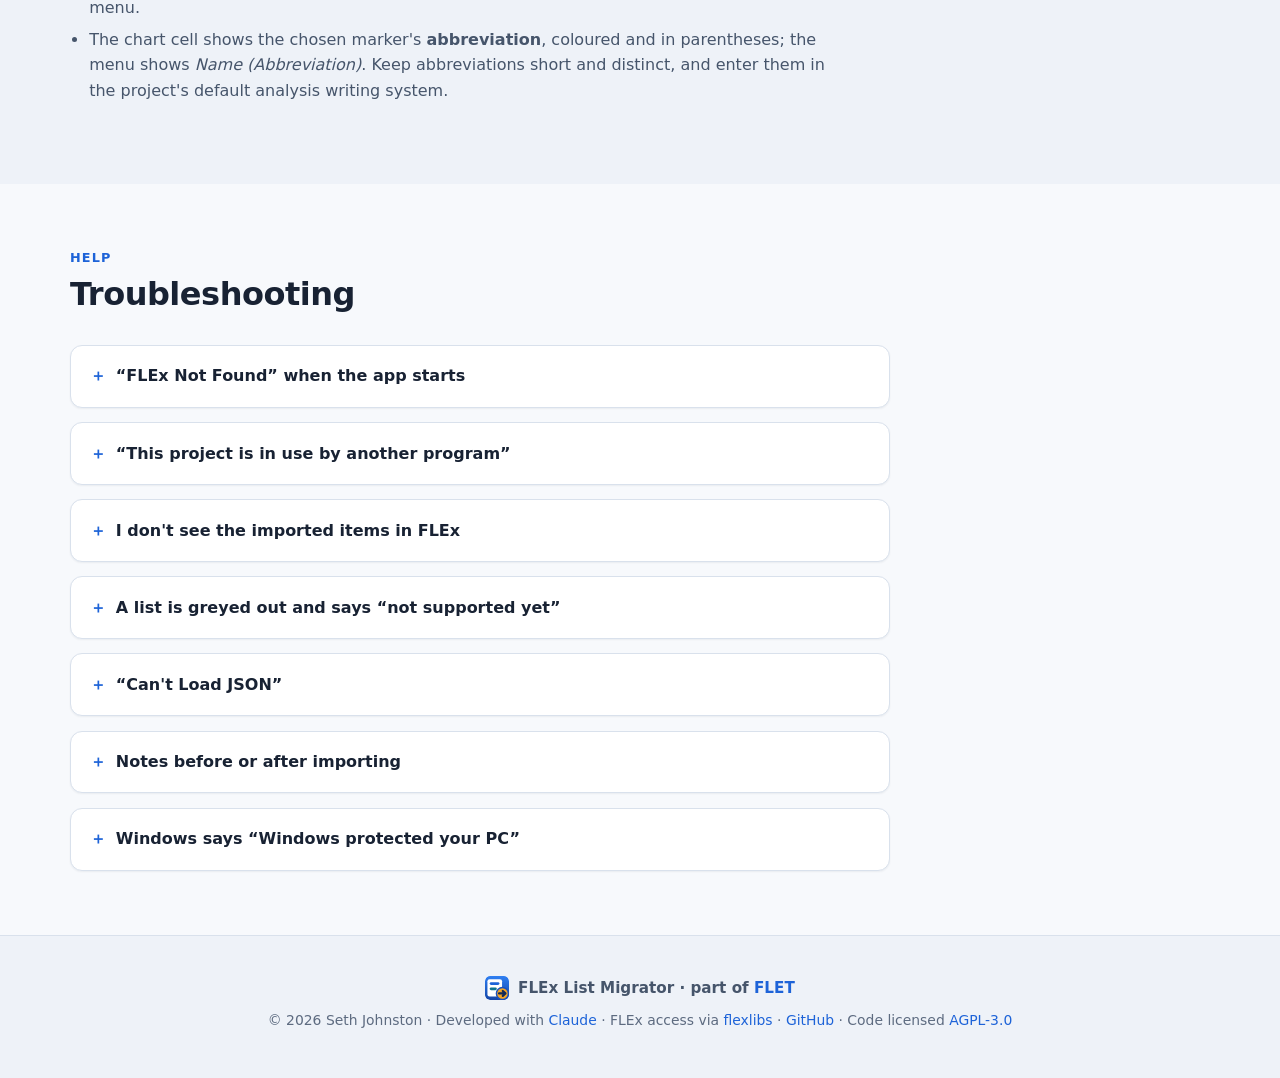
==== commit f372e1cf: "Templates source, Select All across lists, confirmed Deselect All - Source > Template lists the tran" ====
--- a/docs/guide.html
+++ b/docs/guide.html
@@ -122,9 +122,9 @@
           <h2 id="window-heading">The window</h2>
         </div>
         <dl class="guide-parts">
-          <div><dt>Source</dt><dd>Where items come from: a <span class="ui">FLEx Project</span> (choose it under <span class="ui">Project</span> and click <span class="ui">Load</span>) or a <span class="ui">JSON File</span> (choose it with <span class="ui">Browse…</span> and click <span class="ui">Load</span>). <span class="ui">Browse folder…</span> adds projects kept outside FLEx's usual folder.</dd></div>
+          <div><dt>Source</dt><dd>Where items come from: a <span class="ui">FLEx Project</span> (choose it under <span class="ui">Project</span> and click <span class="ui">Load</span>), a <span class="ui">JSON File</span> (choose it with <span class="ui">Browse…</span> and click <span class="ui">Load</span>), or a <span class="ui">Template</span> bundled with the app (choose it by name and click <span class="ui">Load</span>). <span class="ui">Browse folder…</span> adds projects kept outside FLEx's usual folder.</dd></div>
           <div><dt>Lists</dt><dd>The source's lists. The lists this version can export and import come first: Text Chart Markers, Text Markup Tags and Text Constituent Chart Templates. Other lists are greyed out and marked <em>(not supported yet)</em>; you can look at them but not export or import them.</dd></div>
-          <div><dt>Items</dt><dd>The items in the selected list. Click an item to check ☑ or uncheck ☐ it; this also checks or unchecks everything under it. Your checks are kept when you switch to another list, and the Lists pane shows how many items are checked in each. <span class="ui">Select All</span> and <span class="ui">Deselect All</span> work on the selected list; <span class="ui">Expand All</span> and <span class="ui">Collapse All</span> help with long lists.</dd></div>
+          <div><dt>Items</dt><dd>The items in the selected list. Click an item to check ☑ or uncheck ☐ it; this also checks or unchecks everything under it. Your checks are kept when you switch to another list, and the Lists pane shows how many items are checked in each. <span class="ui">Select All</span> checks everything <span class="ui">In this list</span> or <span class="ui">In all supported lists</span>; <span class="ui">Deselect All</span> unchecks every list, after asking. <span class="ui">Expand All</span> and <span class="ui">Collapse All</span> help with long lists.</dd></div>
           <div><dt>Save Transfer JSON… · Export Human-Readable…</dt><dd>Save everything you've checked, from every list, as a file to share or as a readable HTML or text document.</dd></div>
           <div><dt>Target Project (Import)</dt><dd>The project to import into: choose it under <span class="ui">Project</span>, click <span class="ui">Load Target</span>, then <span class="ui">Import Items</span>. <span class="ui">Skip duplicates</span> is on by default.</dd></div>
           <div><dt>Status bar</dt><dd>What's loaded and what just happened, along the bottom of the window.</dd></div>
@@ -178,11 +178,14 @@
           <h3>Save a file</h3>
           <p>Load the source and check the items, in as many lists as you like, as in steps 1–3 above. Then click <span class="ui">Save Transfer JSON…</span> and choose a name. The file holds everything you checked.</p>
           <h3>Import from a file</h3>
-          <p>Under <span class="ui">Source</span>, choose <span class="ui">JSON File</span>, click <span class="ui">Browse…</span> to pick one or more files, and click <span class="ui">Load</span>. A file with several lists shows each of them in the Lists pane. Check the items (or <span class="ui">Select All</span> in each list), then load the target and import as in steps 4–6 above.</p>
+          <p>Under <span class="ui">Source</span>, choose <span class="ui">JSON File</span>, click <span class="ui">Browse…</span> to pick one or more files, and click <span class="ui">Load</span>. A file with several lists shows each of them in the Lists pane. Check the items (or choose <span class="ui">Select All ▸ In all supported lists</span>), then load the target and import as in steps 4–6 above.</p>
           <p>Each file is checked as it loads. If it has problems, it isn't loaded, and the message says what's wrong and where in the file. Smaller issues are shown as notes, and the file still loads. The status bar shows the file's format version.</p>
           <h3>Open files by dropping them on the app</h3>
           <p>Drag one or more <code>.json</code> files onto <code>FLEx List Migrator.exe</code>, or onto a shortcut to it, to start the app with them loaded. With several files, each list is labelled with the file it came from.</p>
           <p>A colleague can also give you a copy of the app with lists already built in, or with a <code>preload</code> folder of lists next to it. It opens those lists by itself when it starts.</p>
+          <h3>Templates</h3>
+          <p>Under <span class="ui">Source</span>, choose <span class="ui">Template</span> to pick from ready-made lists bundled with the app, listed by name, such as <em>LTTW Papua (Seth)</em>. Click <span class="ui">Load</span>, check the items you want, and import them like any other source.</p>
+          <p><strong>Share your own.</strong> If you've built lists that work well for a region, a language family, a field organization, or a workshop or training course, please offer them as a template so colleagues can start from them. Save them with <span class="ui">Save Transfer JSON…</span>, then click <span class="ui">Submit yours…</span> next to the template list (or use the <a href="https://github.com/rulingAnts/flex-list-migrator/issues/new?template=template-submission.yml" target="_blank" rel="noopener">template form<span class="sr-only"> (opens in a new tab)</span></a>) and attach the file.</p>
           <h3>Ready-made lists</h3>
           <p>The <a href="index.html#download">Download</a> section has ready-made files, such as a set of evidentials for Text Chart Markers. Load one as a JSON source and import it.</p>
           <h3>Versions</h3>
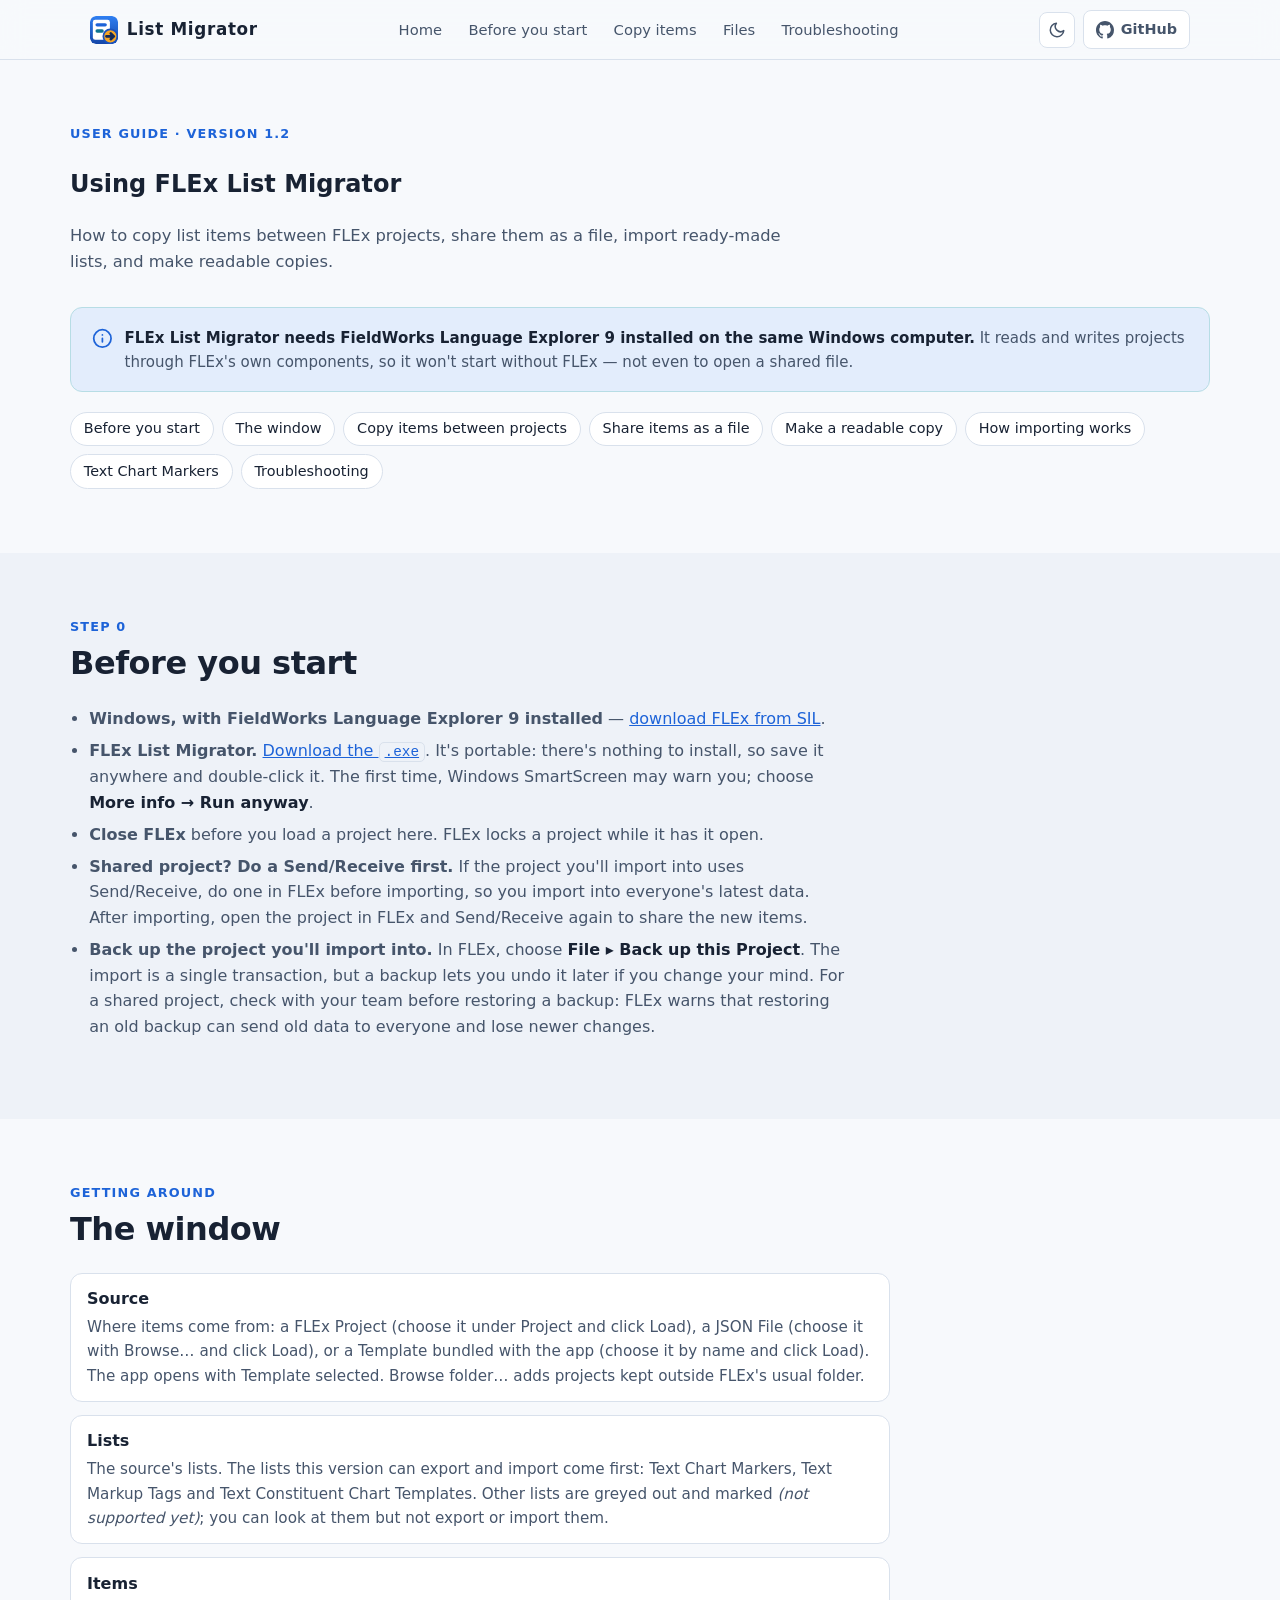
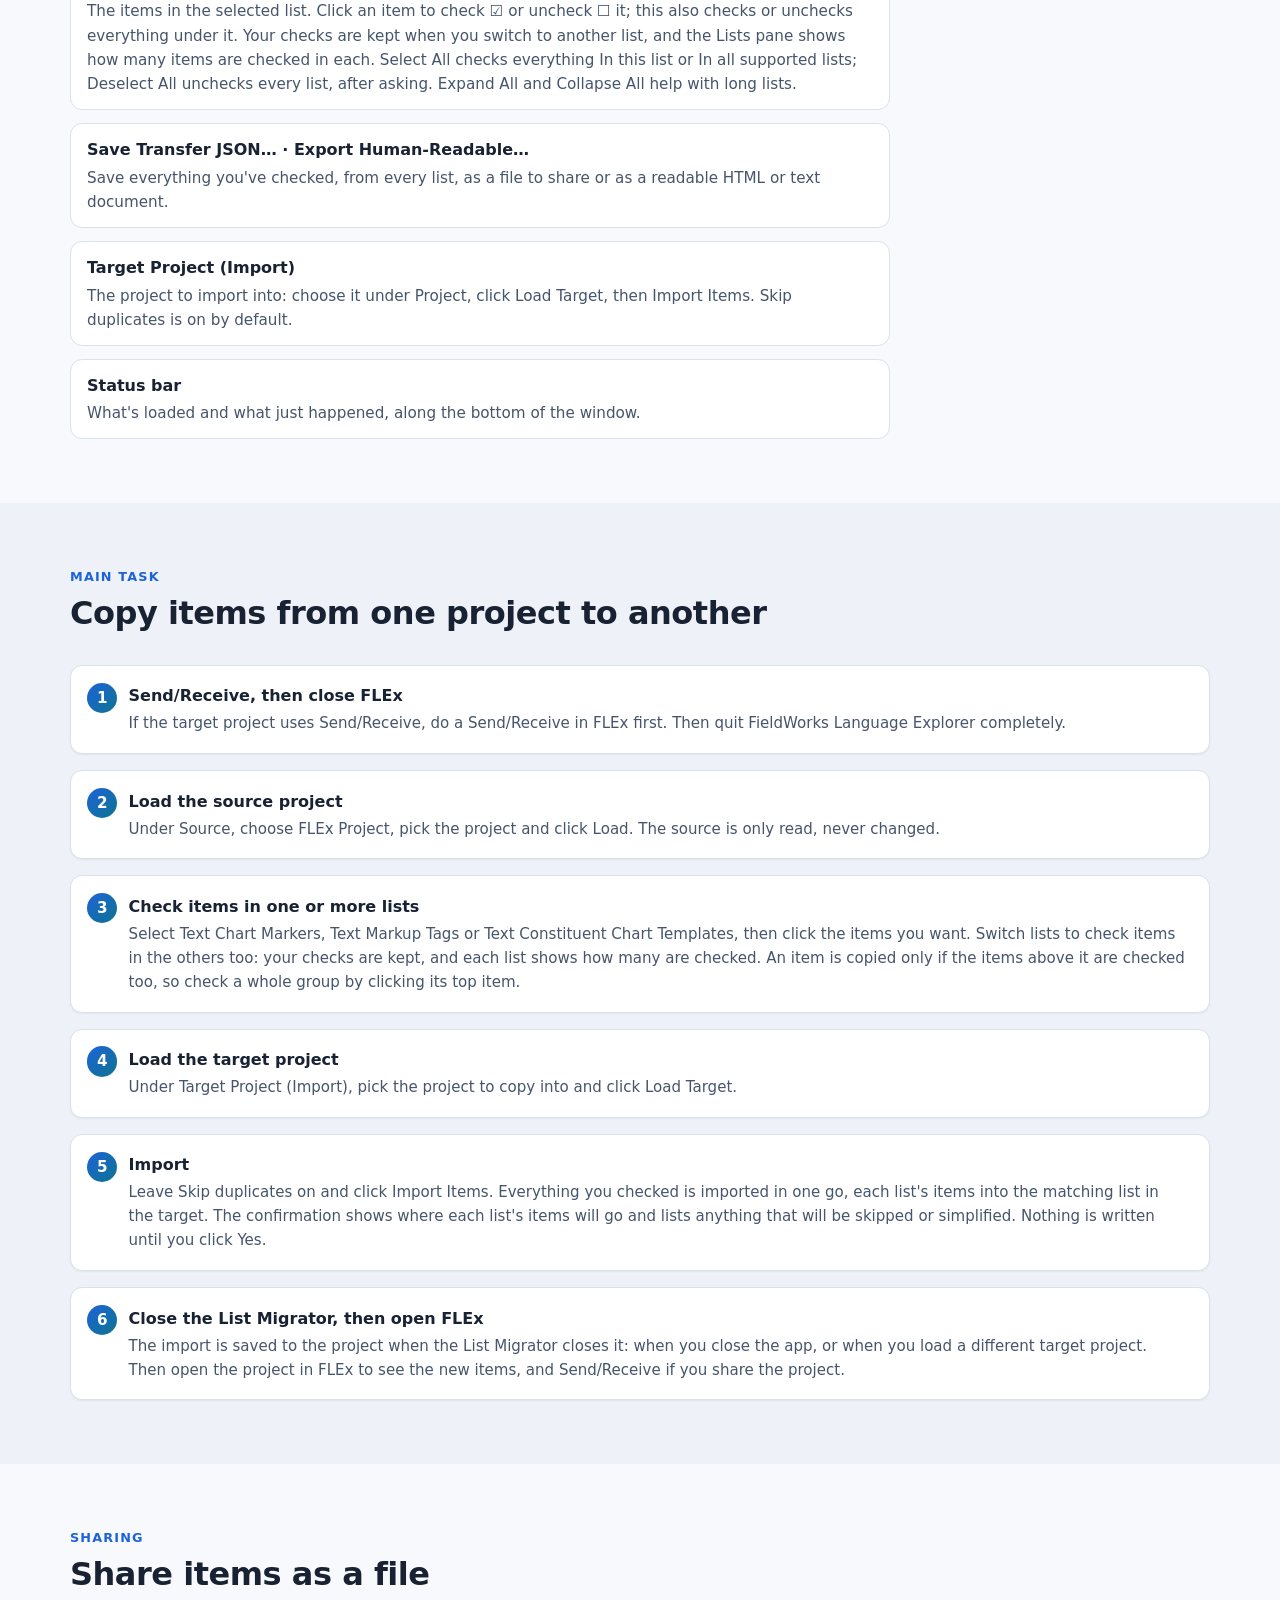
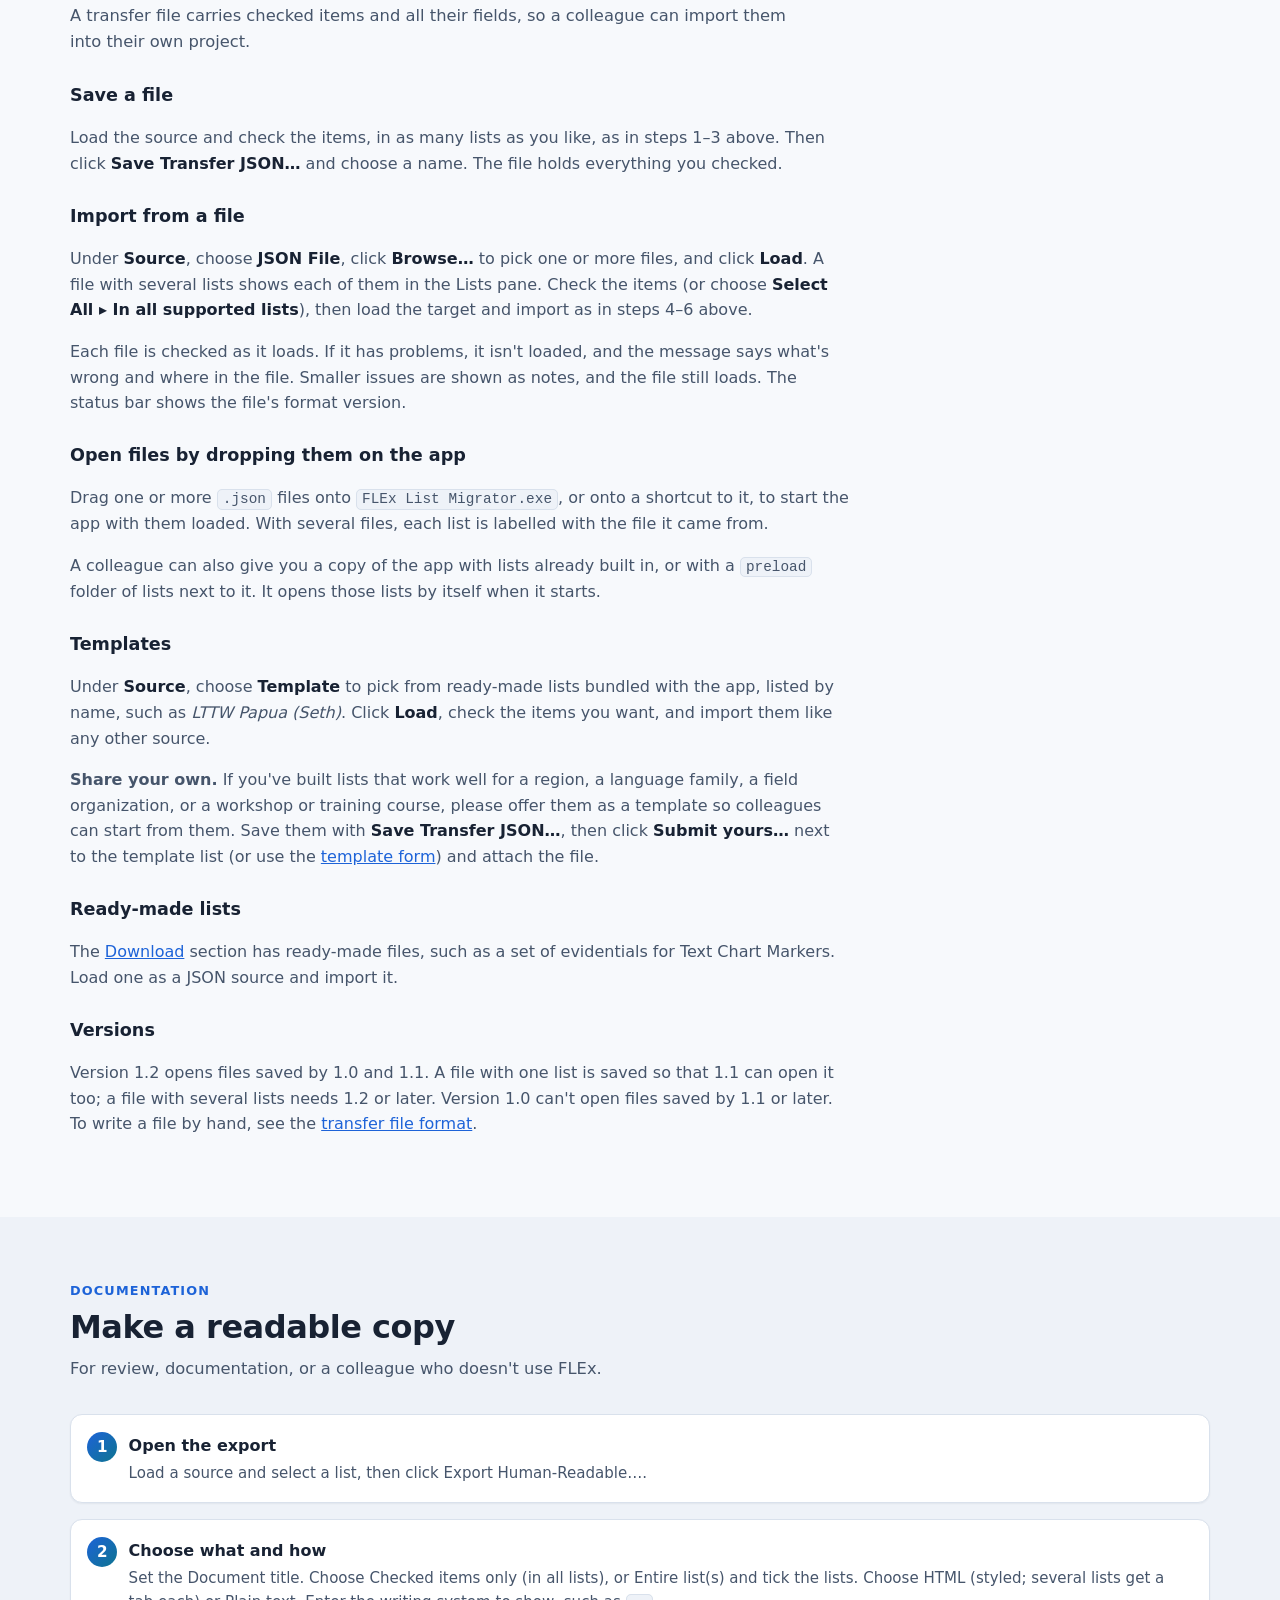
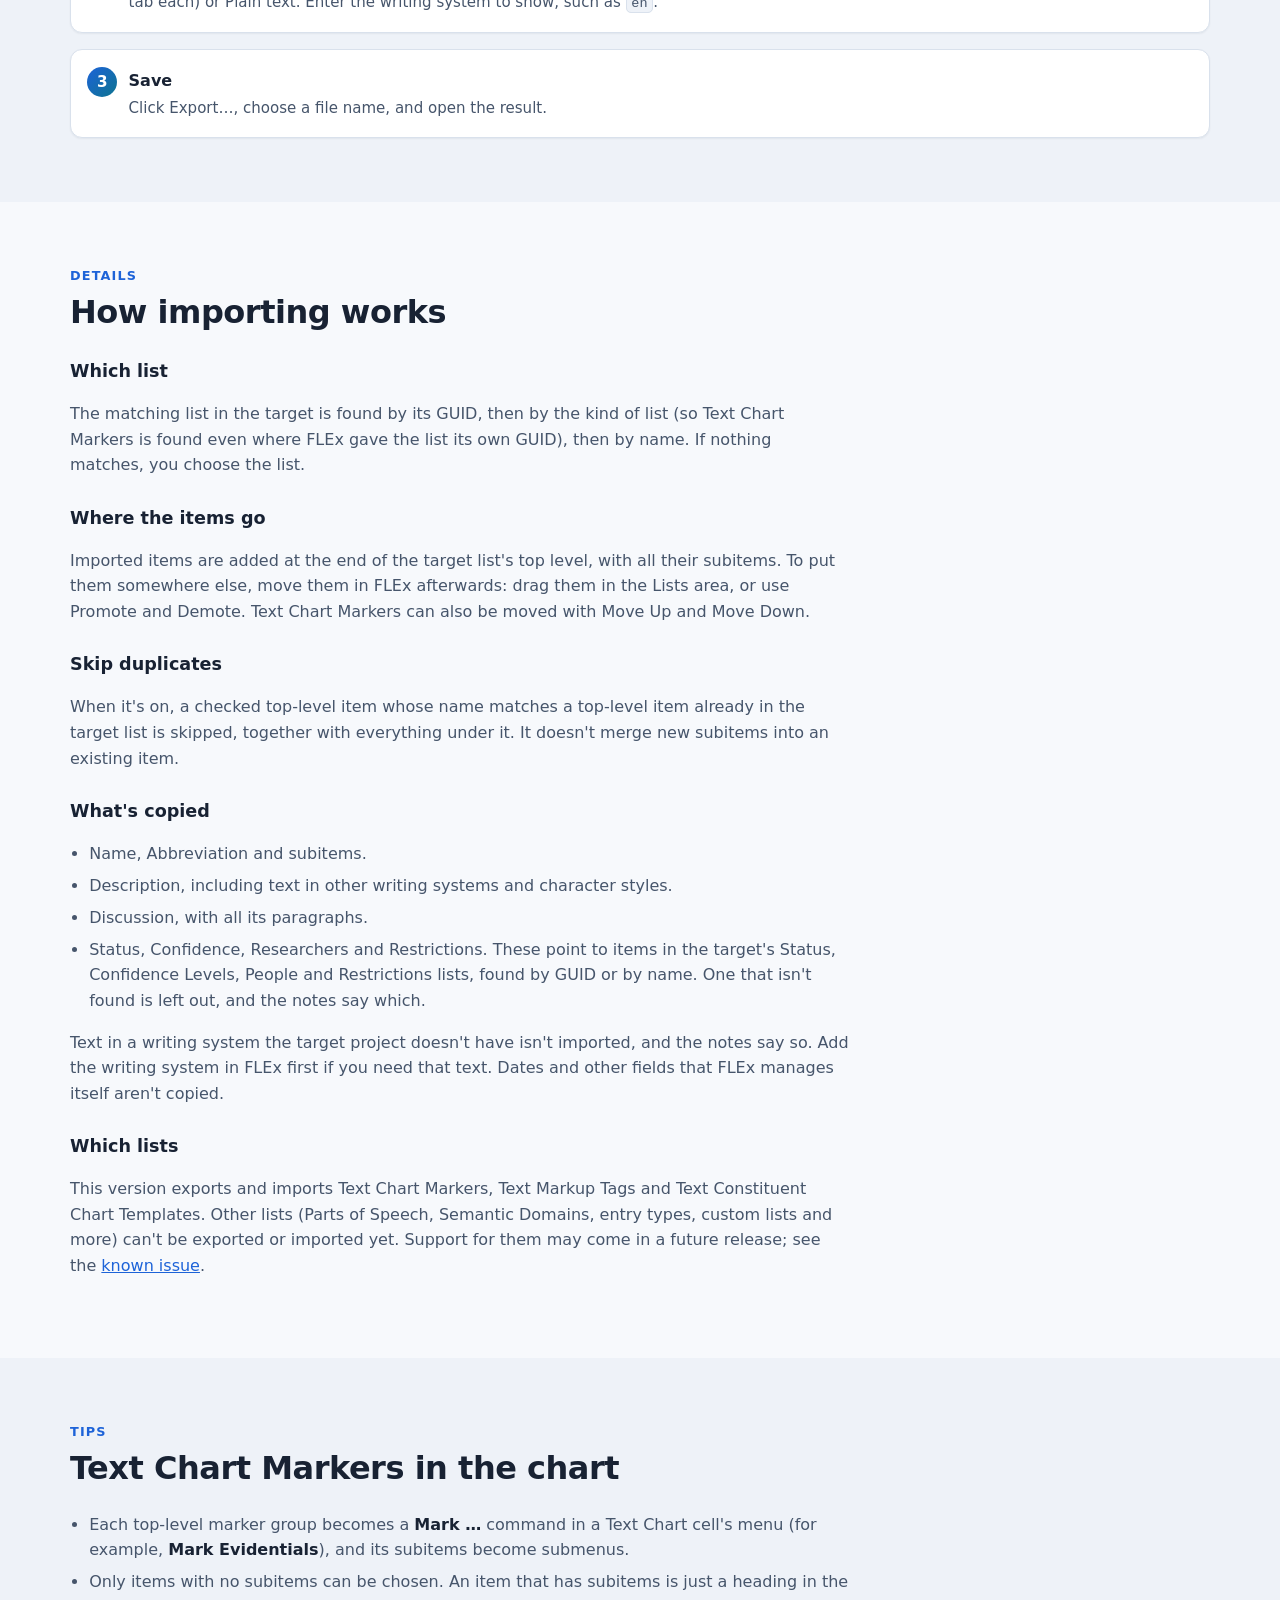
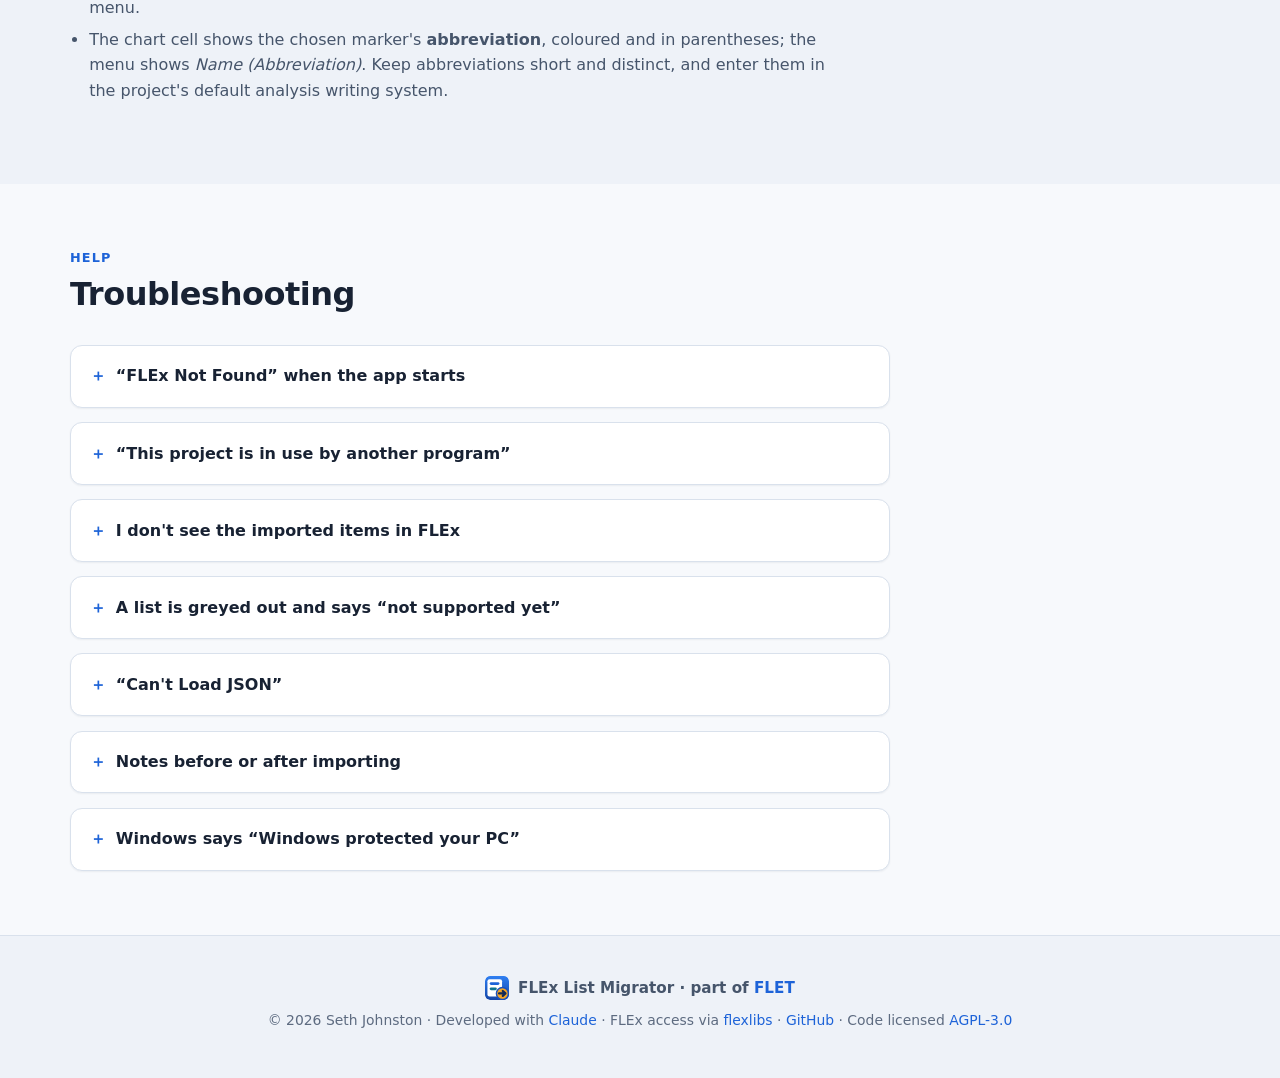
==== commit ee205a0d: "Open with the Template source selected The app now starts on Source > Template with the first templa" ====
--- a/docs/guide.html
+++ b/docs/guide.html
@@ -122,7 +122,7 @@
           <h2 id="window-heading">The window</h2>
         </div>
         <dl class="guide-parts">
-          <div><dt>Source</dt><dd>Where items come from: a <span class="ui">FLEx Project</span> (choose it under <span class="ui">Project</span> and click <span class="ui">Load</span>), a <span class="ui">JSON File</span> (choose it with <span class="ui">Browse…</span> and click <span class="ui">Load</span>), or a <span class="ui">Template</span> bundled with the app (choose it by name and click <span class="ui">Load</span>). <span class="ui">Browse folder…</span> adds projects kept outside FLEx's usual folder.</dd></div>
+          <div><dt>Source</dt><dd>Where items come from: a <span class="ui">FLEx Project</span> (choose it under <span class="ui">Project</span> and click <span class="ui">Load</span>), a <span class="ui">JSON File</span> (choose it with <span class="ui">Browse…</span> and click <span class="ui">Load</span>), or a <span class="ui">Template</span> bundled with the app (choose it by name and click <span class="ui">Load</span>). The app opens with <span class="ui">Template</span> selected. <span class="ui">Browse folder…</span> adds projects kept outside FLEx's usual folder.</dd></div>
           <div><dt>Lists</dt><dd>The source's lists. The lists this version can export and import come first: Text Chart Markers, Text Markup Tags and Text Constituent Chart Templates. Other lists are greyed out and marked <em>(not supported yet)</em>; you can look at them but not export or import them.</dd></div>
           <div><dt>Items</dt><dd>The items in the selected list. Click an item to check ☑ or uncheck ☐ it; this also checks or unchecks everything under it. Your checks are kept when you switch to another list, and the Lists pane shows how many items are checked in each. <span class="ui">Select All</span> checks everything <span class="ui">In this list</span> or <span class="ui">In all supported lists</span>; <span class="ui">Deselect All</span> unchecks every list, after asking. <span class="ui">Expand All</span> and <span class="ui">Collapse All</span> help with long lists.</dd></div>
           <div><dt>Save Transfer JSON… · Export Human-Readable…</dt><dd>Save everything you've checked, from every list, as a file to share or as a readable HTML or text document.</dd></div>
